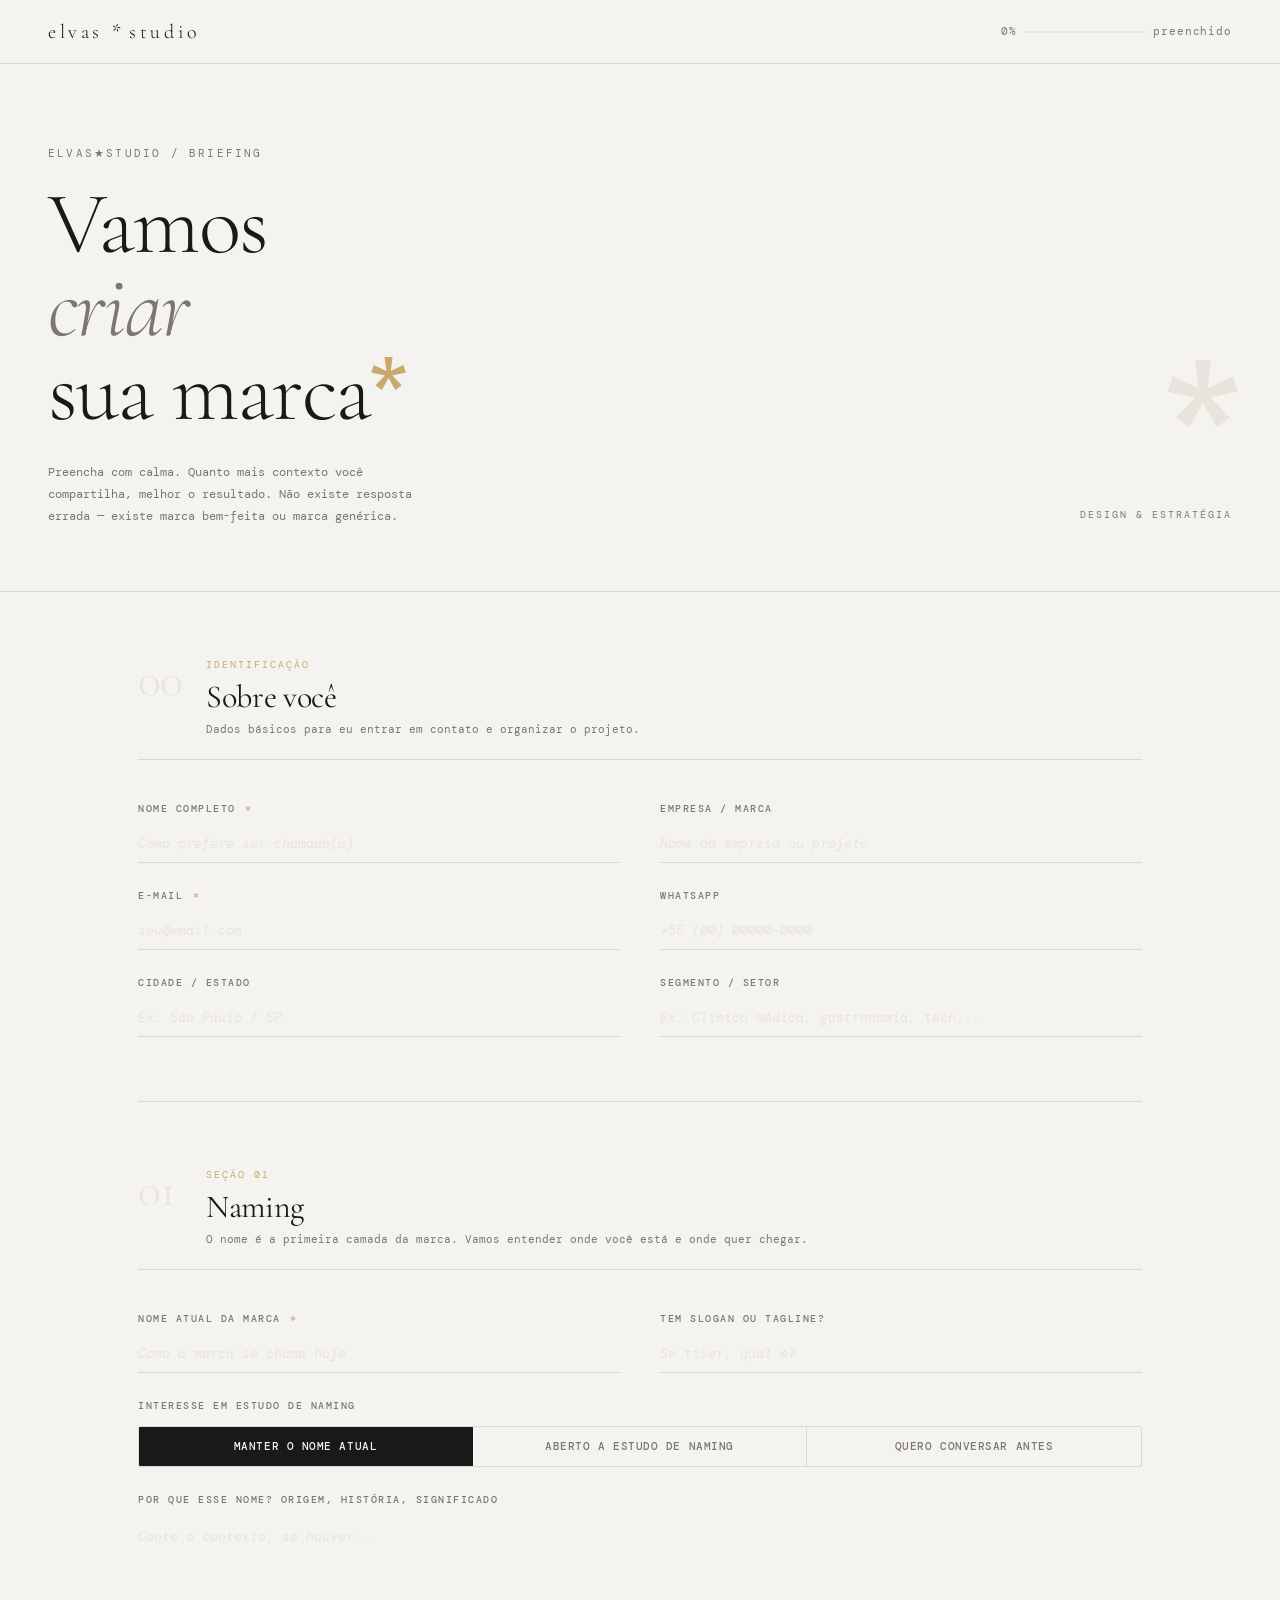
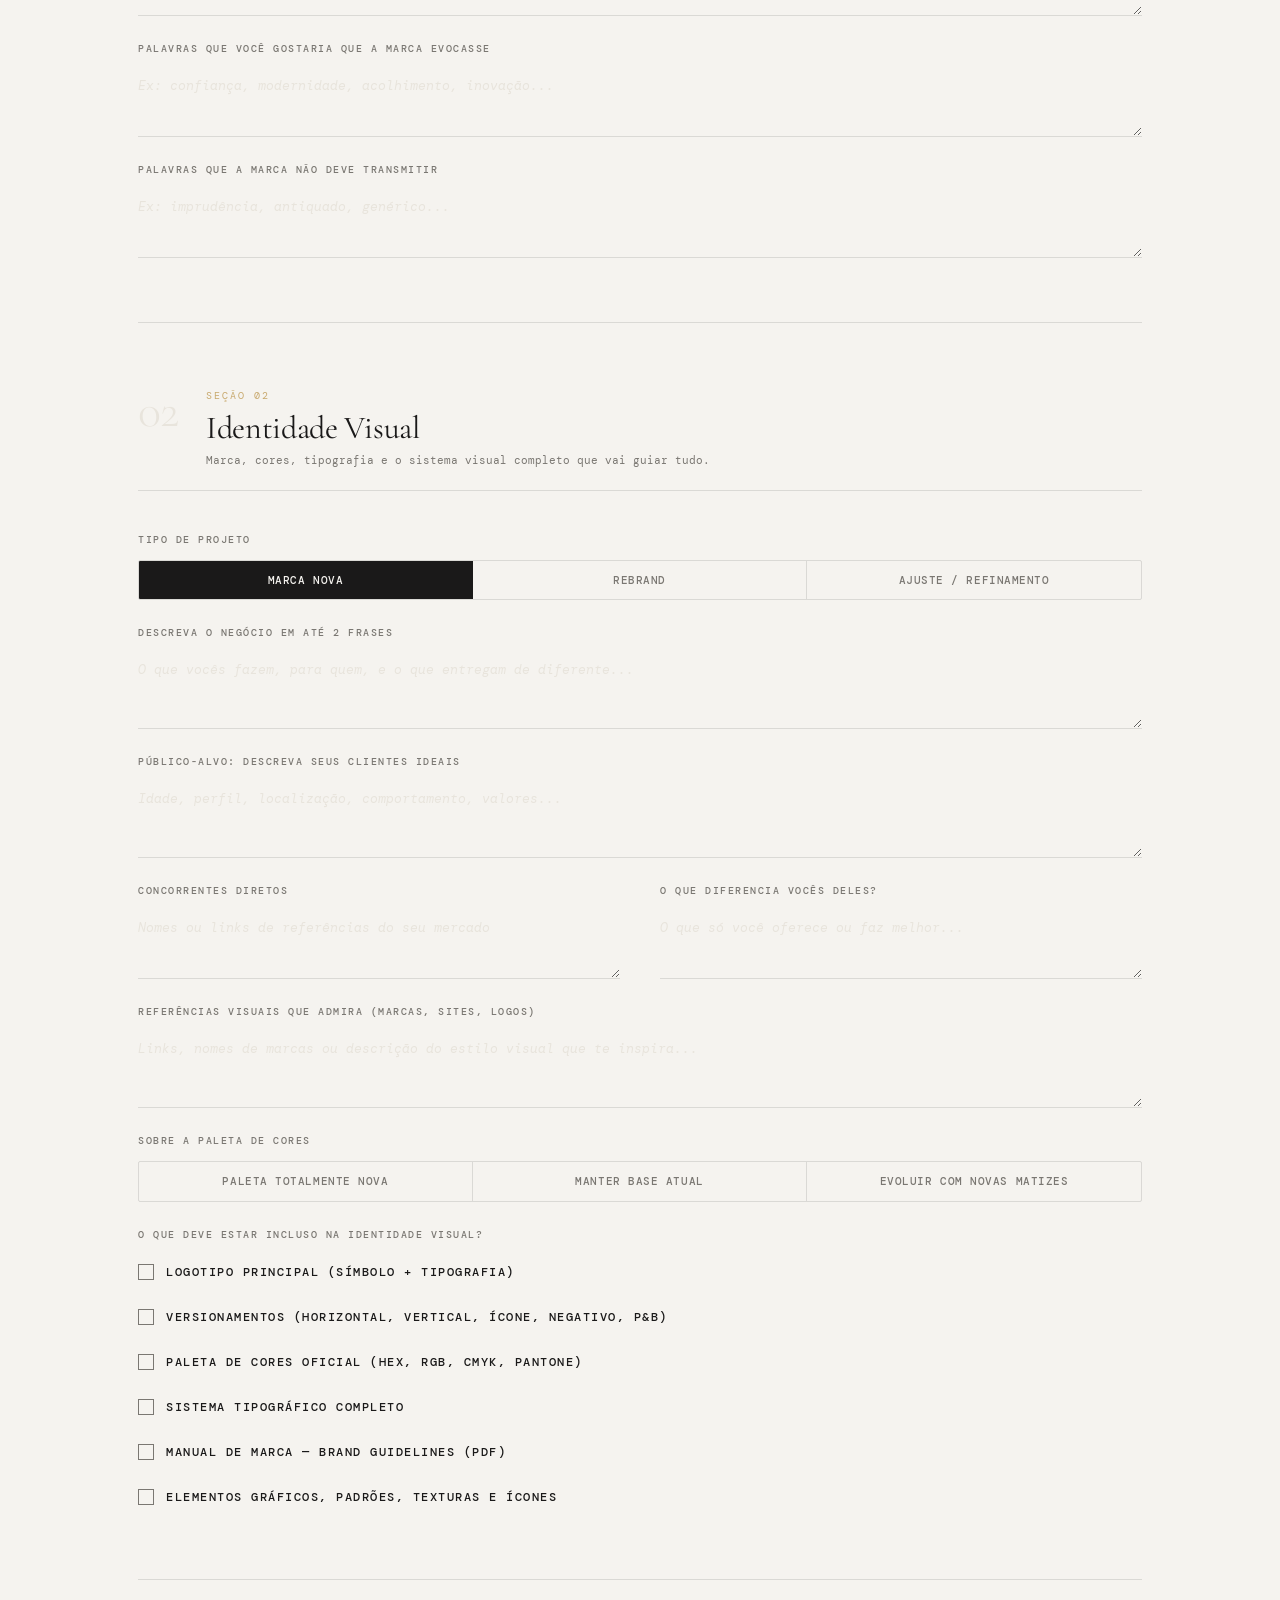
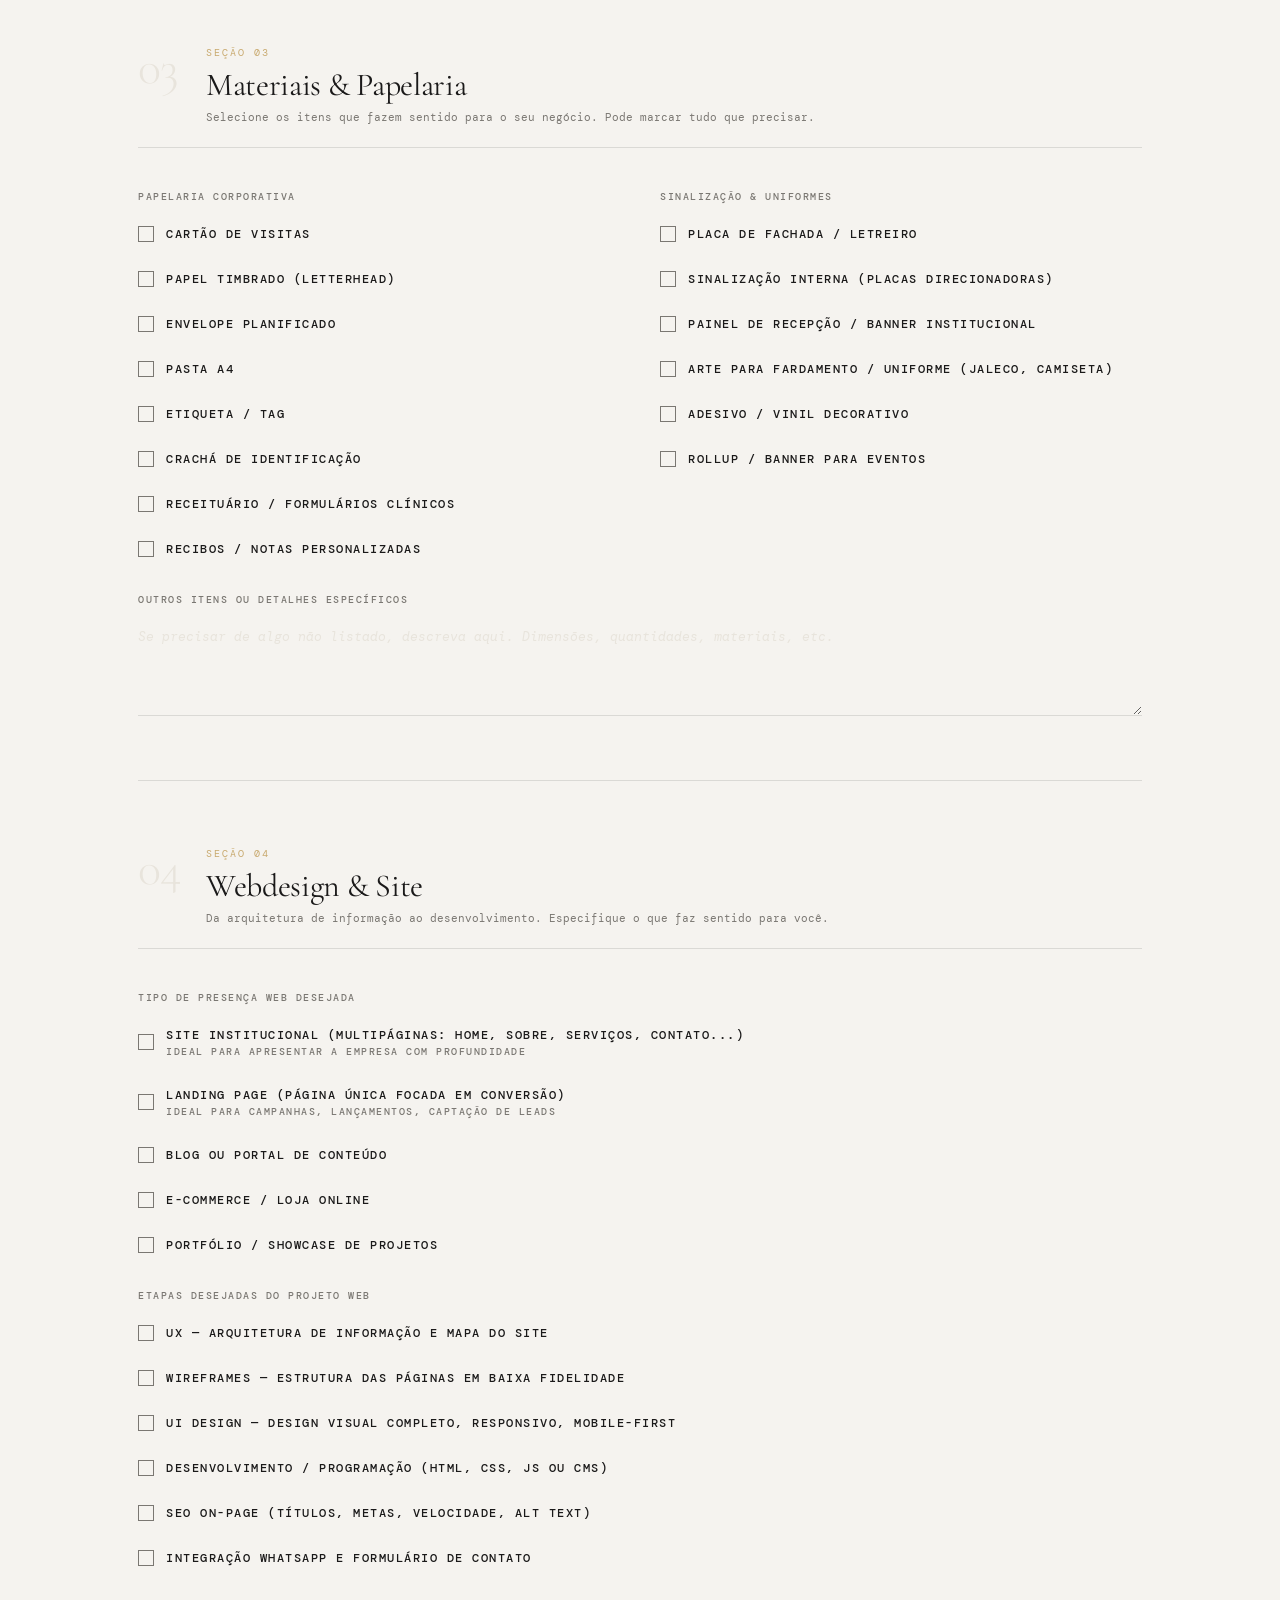
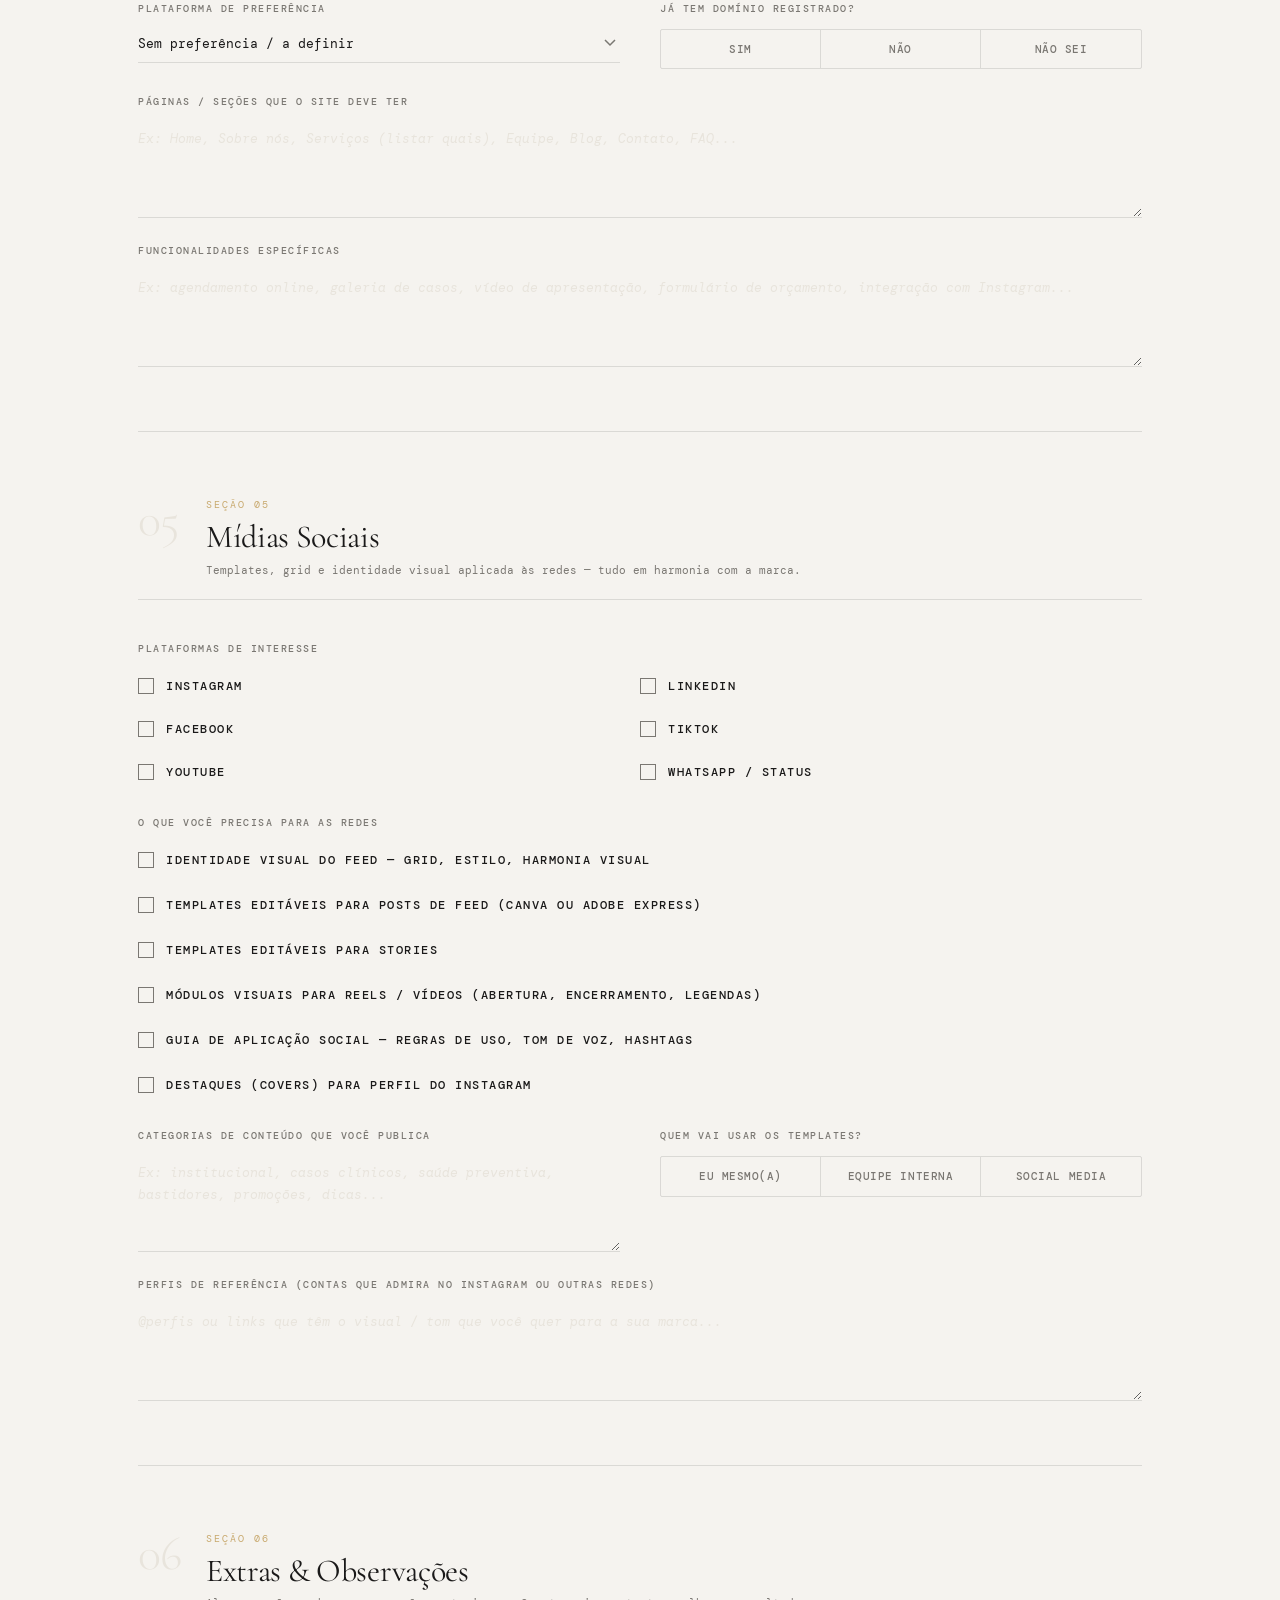
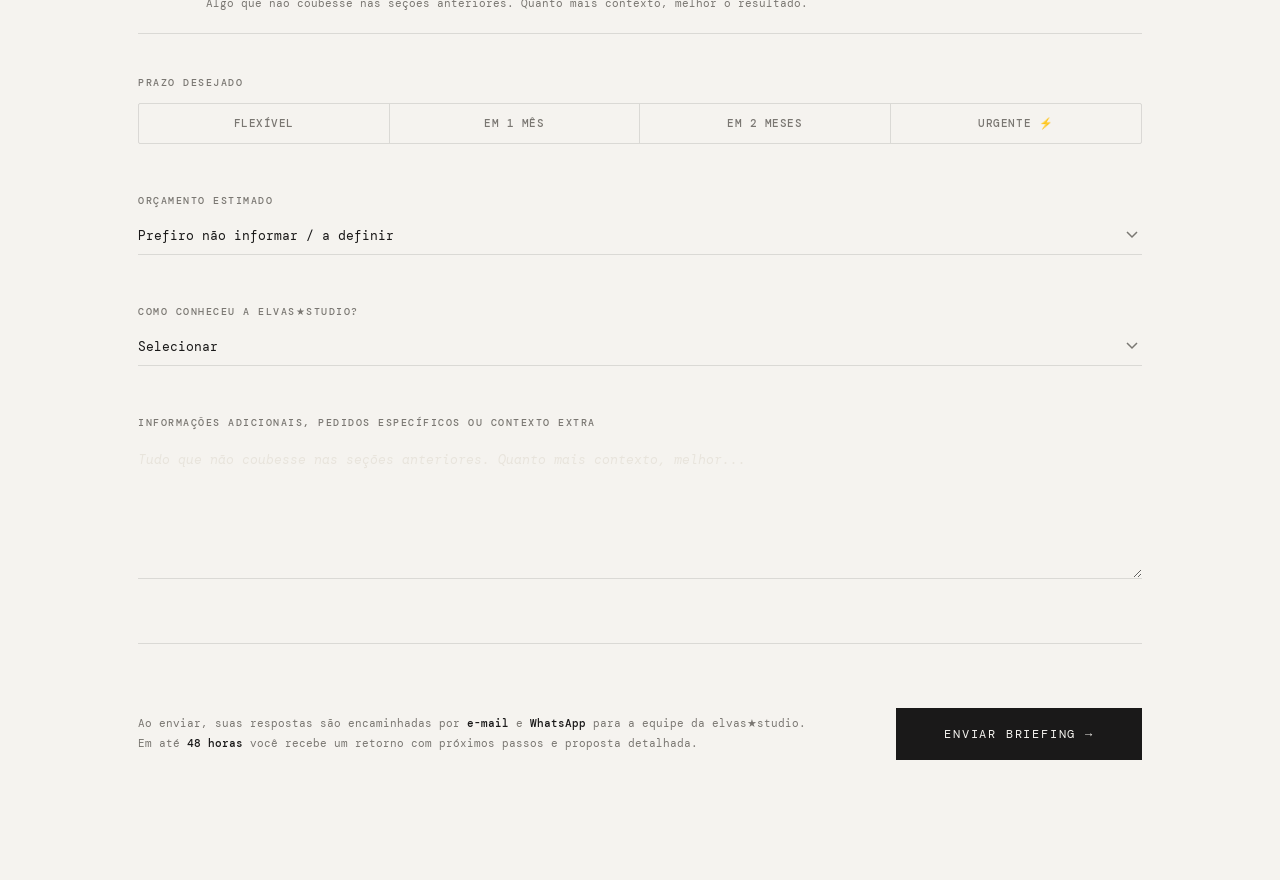
==== briefing/index.html @ 132243b6 "Add files via upload" ====
<!DOCTYPE html>
<html lang="pt-BR">
<head>
<meta charset="UTF-8">
<meta name="viewport" content="width=device-width, initial-scale=1.0">
<title>Briefing — elvas★studio</title>
<link rel="preconnect" href="https://fonts.googleapis.com">
<link href="https://fonts.googleapis.com/css2?family=Cormorant+Garamond:ital,wght@0,300;0,400;0,600;1,300;1,400&family=DM+Mono:wght@300;400;500&family=Bebas+Neue&display=swap" rel="stylesheet">

<style>
  :root {
    --black: #111010;
    --white: #F5F3EF;
    --ink: #1a1919;
    --gray: #7a7772;
    --light: #e8e4dc;
    --accent: #c8a96e;
    --line: rgba(26,25,25,0.12);
    --radius: 2px;
  }

  *, *::before, *::after { box-sizing: border-box; margin: 0; padding: 0; }

  html { scroll-behavior: smooth; }

  body {
    background: var(--white);
    color: var(--ink);
    font-family: 'DM Mono', monospace;
    font-size: 13px;
    line-height: 1.7;
    min-height: 100vh;
  }

  /* ── HEADER ────────────────────────────────── */
  .site-header {
    position: sticky;
    top: 0;
    z-index: 100;
    background: var(--white);
    border-bottom: 1px solid var(--line);
    padding: 0 48px;
    display: flex;
    align-items: center;
    justify-content: space-between;
    height: 64px;
  }

  .logo {
    display: flex;
    align-items: center;
    gap: 10px;
    text-decoration: none;
  }

  .logo-mark {
    font-family: 'Cormorant Garamond', serif;
    font-size: 20px;
    font-weight: 300;
    letter-spacing: 0.18em;
    color: var(--ink);
    line-height: 1;
    text-transform: lowercase;
  }

  .logo-mark span {
    color: var(--ink);
    font-size: 20px;
    font-weight: 400;
    letter-spacing: 0;
  }

  .logo-sub {
    font-family: 'DM Mono', monospace;
    font-size: 10px;
    color: var(--gray);
    letter-spacing: 0.15em;
    text-transform: uppercase;
    border-left: 1px solid var(--line);
    padding-left: 10px;
  }

  .header-progress {
    display: flex;
    align-items: center;
    gap: 8px;
    font-size: 11px;
    color: var(--gray);
    letter-spacing: 0.08em;
  }

  .progress-bar {
    width: 120px;
    height: 2px;
    background: var(--light);
    border-radius: 1px;
    overflow: hidden;
  }

  .progress-fill {
    height: 100%;
    background: var(--ink);
    width: 0%;
    transition: width 0.4s ease;
  }

  /* ── HERO ─────────────────────────────────── */
  .hero {
    padding: 80px 48px 64px;
    border-bottom: 1px solid var(--line);
    display: grid;
    grid-template-columns: 1fr 280px;
    gap: 48px;
    align-items: end;
  }

  .hero-eyebrow {
    font-family: 'DM Mono', monospace;
    font-size: 11px;
    letter-spacing: 0.2em;
    text-transform: uppercase;
    color: var(--gray);
    margin-bottom: 20px;
  }

  .hero-title {
    font-family: 'Cormorant Garamond', serif;
    font-size: clamp(48px, 7vw, 88px);
    font-weight: 300;
    line-height: 0.95;
    letter-spacing: -0.02em;
    color: var(--ink);
  }

  .hero-title em {
    font-style: italic;
    color: var(--gray);
  }

  .hero-title .asterisk {
    font-family: 'Bebas Neue', sans-serif;
    color: var(--accent);
    font-style: normal;
  }

  .hero-desc {
    font-size: 12px;
    color: var(--gray);
    line-height: 1.8;
    max-width: 380px;
    margin-top: 28px;
  }

  .hero-aside {
    text-align: right;
    padding-bottom: 4px;
  }

  .hero-aside .asterisk-large {
    font-family: 'Bebas Neue', sans-serif;
    font-size: 180px;
    color: var(--light);
    line-height: 1;
    letter-spacing: -0.05em;
    display: block;
    margin-bottom: -16px;
    user-select: none;
  }

  .hero-tag {
    font-size: 10px;
    letter-spacing: 0.2em;
    color: var(--gray);
    text-transform: uppercase;
  }

  /* ── FORM LAYOUT ──────────────────────────── */
  .form-wrapper {
    max-width: 1100px;
    margin: 0 auto;
    padding: 0 48px 120px;
  }

  /* ── SECTION ──────────────────────────────── */
  .form-section {
    padding: 64px 0 0;
    opacity: 0;
    transform: translateY(20px);
    transition: opacity 0.6s ease, transform 0.6s ease;
  }

  .form-section.visible {
    opacity: 1;
    transform: translateY(0);
  }

  .section-header {
    display: grid;
    grid-template-columns: 48px 1fr;
    gap: 20px;
    align-items: start;
    margin-bottom: 40px;
    padding-bottom: 20px;
    border-bottom: 1px solid var(--line);
  }

  .section-number {
    font-family: 'Cormorant Garamond', serif;
    font-size: 48px;
    font-weight: 300;
    color: var(--light);
    line-height: 1;
    letter-spacing: -0.03em;
  }

  .section-meta {}

  .section-label {
    font-size: 10px;
    letter-spacing: 0.2em;
    text-transform: uppercase;
    color: var(--accent);
    margin-bottom: 6px;
  }

  .section-title {
    font-family: 'Cormorant Garamond', serif;
    font-size: 32px;
    font-weight: 400;
    letter-spacing: -0.01em;
    color: var(--ink);
    line-height: 1.1;
  }

  .section-desc {
    font-size: 11px;
    color: var(--gray);
    margin-top: 6px;
    line-height: 1.7;
  }

  /* ── FIELDS ───────────────────────────────── */
  .fields-grid {
    display: grid;
    grid-template-columns: 1fr 1fr;
    gap: 24px 40px;
  }

  .fields-grid.single { grid-template-columns: 1fr; }
  .fields-grid.triple { grid-template-columns: 1fr 1fr 1fr; }

  .field-group {
    display: flex;
    flex-direction: column;
    gap: 8px;
  }

  .field-group.full { grid-column: 1 / -1; }

  label {
    font-size: 10px;
    letter-spacing: 0.15em;
    text-transform: uppercase;
    color: var(--gray);
    font-weight: 500;
  }

  label .req {
    color: var(--accent);
    margin-left: 2px;
  }

  input[type="text"],
  input[type="email"],
  input[type="tel"],
  select,
  textarea {
    width: 100%;
    background: transparent;
    border: none;
    border-bottom: 1px solid var(--line);
    border-radius: 0;
    padding: 10px 0;
    font-family: 'DM Mono', monospace;
    font-size: 13px;
    color: var(--ink);
    outline: none;
    transition: border-color 0.2s;
    -webkit-appearance: none;
  }

  input:focus, select:focus, textarea:focus {
    border-bottom-color: var(--ink);
  }

  input::placeholder, textarea::placeholder {
    color: var(--light);
    font-style: italic;
  }

  select {
    cursor: pointer;
    background-image: url("data:image/svg+xml,%3Csvg xmlns='http://www.w3.org/2000/svg' width='12' height='8' viewBox='0 0 12 8'%3E%3Cpath d='M1 1l5 5 5-5' stroke='%237a7772' stroke-width='1.5' fill='none'/%3E%3C/svg%3E");
    background-repeat: no-repeat;
    background-position: right 4px center;
    padding-right: 24px;
  }

  select option { background: var(--white); }

  textarea {
    resize: vertical;
    min-height: 100px;
    line-height: 1.7;
  }

  /* ── CHECKBOX GROUP ───────────────────────── */
  .check-group {
    display: flex;
    flex-direction: column;
    gap: 10px;
    margin-top: 4px;
  }

  .check-item {
    display: flex;
    align-items: center;
    gap: 12px;
    cursor: pointer;
    padding: 8px 0;
    border-bottom: 1px solid transparent;
    transition: border-color 0.2s;
  }

  .check-item:hover {
    border-bottom-color: var(--line);
  }

  .check-item input[type="checkbox"] {
    display: none;
  }

  .check-box {
    width: 16px;
    height: 16px;
    border: 1px solid var(--gray);
    flex-shrink: 0;
    position: relative;
    transition: border-color 0.2s, background 0.2s;
  }

  .check-item input:checked + .check-box {
    background: var(--ink);
    border-color: var(--ink);
  }

  .check-item input:checked + .check-box::after {
    content: '';
    position: absolute;
    top: 3px; left: 3px;
    width: 8px; height: 8px;
    background: var(--white);
    clip-path: polygon(14% 44%, 0 65%, 50% 100%, 100% 16%, 80% 0%, 43% 62%);
  }

  .check-label {
    font-size: 12px;
    color: var(--ink);
    line-height: 1.5;
  }

  .check-sub {
    font-size: 10px;
    color: var(--gray);
    display: block;
  }

  /* ── RADIO GROUP ──────────────────────────── */
  .radio-group {
    display: flex;
    gap: 0;
    border: 1px solid var(--line);
    border-radius: var(--radius);
    overflow: hidden;
    margin-top: 4px;
  }

  .radio-item {
    flex: 1;
    position: relative;
  }

  .radio-item input[type="radio"] {
    display: none;
  }

  .radio-label {
    display: block;
    text-align: center;
    padding: 10px 8px;
    font-size: 11px;
    letter-spacing: 0.05em;
    cursor: pointer;
    border-right: 1px solid var(--line);
    transition: background 0.2s, color 0.2s;
    color: var(--gray);
  }

  .radio-item:last-child .radio-label {
    border-right: none;
  }

  .radio-item input:checked + .radio-label {
    background: var(--ink);
    color: var(--white);
  }

  /* ── DIVIDER ──────────────────────────────── */
  .section-divider {
    height: 1px;
    background: var(--line);
    margin: 64px 0 0;
  }

  /* ── SUBMIT AREA ──────────────────────────── */
  .submit-area {
    padding: 64px 0 0;
    display: grid;
    grid-template-columns: 1fr auto;
    gap: 40px;
    align-items: center;
  }

  .submit-note {
    font-size: 11px;
    color: var(--gray);
    line-height: 1.8;
  }

  .submit-note strong {
    color: var(--ink);
    font-weight: 500;
  }

  .btn-submit {
    background: var(--ink);
    color: var(--white);
    border: none;
    font-family: 'DM Mono', monospace;
    font-size: 12px;
    letter-spacing: 0.15em;
    text-transform: uppercase;
    padding: 18px 48px;
    cursor: pointer;
    position: relative;
    overflow: hidden;
    transition: background 0.2s;
    white-space: nowrap;
  }

  .btn-submit:hover {
    background: var(--accent);
    color: var(--ink);
  }

  .btn-submit:disabled {
    opacity: 0.5;
    cursor: not-allowed;
  }

  /* ── SUCCESS ──────────────────────────────── */
  .success-overlay {
    display: none;
    position: fixed;
    inset: 0;
    background: var(--white);
    z-index: 999;
    flex-direction: column;
    align-items: center;
    justify-content: center;
    text-align: center;
    gap: 24px;
  }

  .success-overlay.show {
    display: flex;
    animation: fadeIn 0.4s ease;
  }

  @keyframes fadeIn { from { opacity: 0; } to { opacity: 1; } }

  .success-mark {
    font-family: 'Bebas Neue', sans-serif;
    font-size: 120px;
    color: var(--accent);
    line-height: 1;
  }

  .success-title {
    font-family: 'Cormorant Garamond', serif;
    font-size: 48px;
    font-weight: 300;
    color: var(--ink);
  }

  .success-sub {
    font-size: 12px;
    color: var(--gray);
    max-width: 380px;
    line-height: 1.8;
  }

  /* ── ERROR MSG ────────────────────────────── */
  .form-error {
    display: none;
    background: #fff0f0;
    border: 1px solid #ffcccc;
    color: #c00;
    padding: 12px 16px;
    font-size: 12px;
    margin-top: 16px;
    border-radius: var(--radius);
  }

  /* ── MOBILE ───────────────────────────────── */
  @media (max-width: 768px) {
    .site-header { padding: 0 20px; }
    .hero { padding: 48px 20px 40px; grid-template-columns: 1fr; }
    .hero-aside { display: none; }
    .form-wrapper { padding: 0 20px 80px; }
    .fields-grid, .fields-grid.triple { grid-template-columns: 1fr; }
    .submit-area { grid-template-columns: 1fr; }
    .btn-submit { width: 100%; }
    .radio-group { flex-wrap: wrap; }
  }
</style>
</head>
<body>

<!-- HEADER -->
<header class="site-header">
  <a href="#" class="logo">
    <span class="logo-mark">elvas <span>*</span> studio</span>
  </a>
  <div class="header-progress">
    <span class="progress-pct">0%</span>
    <div class="progress-bar"><div class="progress-fill" id="progressFill"></div></div>
    <span>preenchido</span>
  </div>
</header>

<!-- HERO -->
<section class="hero">
  <div>
    <p class="hero-eyebrow">elvas★studio / briefing</p>
    <h1 class="hero-title">
      Vamos<br>
      <em>criar</em><br>
      sua marca<span class="asterisk">*</span>
    </h1>
    <p class="hero-desc">
      Preencha com calma. Quanto mais contexto você compartilha,
      melhor o resultado. Não existe resposta errada — existe
      marca bem-feita ou marca genérica.
    </p>
  </div>
  <div class="hero-aside">
    <span class="asterisk-large">*</span>
    <p class="hero-tag">Design &amp; Estratégia</p>
  </div>
</section>

<!-- FORM -->
<div class="form-wrapper">
<form id="briefingForm" novalidate>

  <!-- 00. CONTATO -->
  <div class="form-section visible" data-section="0">
    <div class="section-header">
      <div class="section-number">00</div>
      <div class="section-meta">
        <p class="section-label">Identificação</p>
        <h2 class="section-title">Sobre você</h2>
        <p class="section-desc">Dados básicos para eu entrar em contato e organizar o projeto.</p>
      </div>
    </div>
    <div class="fields-grid">
      <div class="field-group">
        <label>Nome completo <span class="req">*</span></label>
        <input type="text" name="nome" placeholder="Como prefere ser chamado(a)" required>
      </div>
      <div class="field-group">
        <label>Empresa / Marca</label>
        <input type="text" name="empresa" placeholder="Nome da empresa ou projeto">
      </div>
      <div class="field-group">
        <label>E-mail <span class="req">*</span></label>
        <input type="email" name="email" placeholder="seu@email.com" required>
      </div>
      <div class="field-group">
        <label>WhatsApp</label>
        <input type="tel" name="whatsapp" placeholder="+55 (00) 00000-0000">
      </div>
      <div class="field-group">
        <label>Cidade / Estado</label>
        <input type="text" name="cidade" placeholder="Ex: São Paulo / SP">
      </div>
      <div class="field-group">
        <label>Segmento / Setor</label>
        <input type="text" name="segmento" placeholder="Ex: Clínica médica, gastronomia, tech...">
      </div>
    </div>
  </div>

  <div class="section-divider"></div>

  <!-- 01. NAMING -->
  <div class="form-section" data-section="1">
    <div class="section-header">
      <div class="section-number">01</div>
      <div class="section-meta">
        <p class="section-label">Seção 01</p>
        <h2 class="section-title">Naming</h2>
        <p class="section-desc">O nome é a primeira camada da marca. Vamos entender onde você está e onde quer chegar.</p>
      </div>
    </div>
    <div class="fields-grid">
      <div class="field-group">
        <label>Nome atual da marca <span class="req">*</span></label>
        <input type="text" name="nome_marca" placeholder="Como a marca se chama hoje" required>
      </div>
      <div class="field-group">
        <label>Tem slogan ou tagline?</label>
        <input type="text" name="slogan" placeholder="Se tiver, qual é?">
      </div>
      <div class="field-group full">
        <label>Interesse em estudo de Naming</label>
        <div class="radio-group">
          <div class="radio-item">
            <input type="radio" name="naming" id="naming_nao" value="Não — manter o nome atual" checked>
            <label class="radio-label" for="naming_nao">Manter o nome atual</label>
          </div>
          <div class="radio-item">
            <input type="radio" name="naming" id="naming_sim" value="Sim — aberto a estudo de naming">
            <label class="radio-label" for="naming_sim">Aberto a estudo de naming</label>
          </div>
          <div class="radio-item">
            <input type="radio" name="naming" id="naming_talvez" value="Talvez — quero conversar antes">
            <label class="radio-label" for="naming_talvez">Quero conversar antes</label>
          </div>
        </div>
      </div>
      <div class="field-group full">
        <label>Por que esse nome? Origem, história, significado</label>
        <textarea name="origem_nome" placeholder="Conte o contexto, se houver..."></textarea>
      </div>
      <div class="field-group full">
        <label>Palavras que você gostaria que a marca evocasse</label>
        <textarea name="palavras_marca" placeholder="Ex: confiança, modernidade, acolhimento, inovação..." style="min-height:72px"></textarea>
      </div>
      <div class="field-group full">
        <label>Palavras que a marca NÃO deve transmitir</label>
        <textarea name="nao_transmitir" placeholder="Ex: imprudência, antiquado, genérico..." style="min-height:72px"></textarea>
      </div>
    </div>
  </div>

  <div class="section-divider"></div>

  <!-- 02. IDENTIDADE VISUAL -->
  <div class="form-section" data-section="2">
    <div class="section-header">
      <div class="section-number">02</div>
      <div class="section-meta">
        <p class="section-label">Seção 02</p>
        <h2 class="section-title">Identidade Visual</h2>
        <p class="section-desc">Marca, cores, tipografia e o sistema visual completo que vai guiar tudo.</p>
      </div>
    </div>
    <div class="fields-grid">
      <div class="field-group full">
        <label>Tipo de projeto</label>
        <div class="radio-group">
          <div class="radio-item">
            <input type="radio" name="tipo_projeto" id="proj_novo" value="Marca nova" checked>
            <label class="radio-label" for="proj_novo">Marca nova</label>
          </div>
          <div class="radio-item">
            <input type="radio" name="tipo_projeto" id="proj_rebrand" value="Rebrand (modernizar a atual)">
            <label class="radio-label" for="proj_rebrand">Rebrand</label>
          </div>
          <div class="radio-item">
            <input type="radio" name="tipo_projeto" id="proj_ajuste" value="Ajuste / refinamento">
            <label class="radio-label" for="proj_ajuste">Ajuste / refinamento</label>
          </div>
        </div>
      </div>
      <div class="field-group full">
        <label>Descreva o negócio em até 2 frases</label>
        <textarea name="descricao_negocio" placeholder="O que vocês fazem, para quem, e o que entregam de diferente..." style="min-height:80px"></textarea>
      </div>
      <div class="field-group full">
        <label>Público-alvo: descreva seus clientes ideais</label>
        <textarea name="publico" placeholder="Idade, perfil, localização, comportamento, valores..." style="min-height:80px"></textarea>
      </div>
      <div class="field-group">
        <label>Concorrentes diretos</label>
        <textarea name="concorrentes" placeholder="Nomes ou links de referências do seu mercado" style="min-height:72px"></textarea>
      </div>
      <div class="field-group">
        <label>O que diferencia vocês deles?</label>
        <textarea name="diferencial" placeholder="O que só você oferece ou faz melhor..." style="min-height:72px"></textarea>
      </div>
      <div class="field-group full">
        <label>Referências visuais que admira (marcas, sites, logos)</label>
        <textarea name="referencias" placeholder="Links, nomes de marcas ou descrição do estilo visual que te inspira..." style="min-height:80px"></textarea>
      </div>
      <div class="field-group full">
        <label>Sobre a paleta de cores</label>
        <div class="radio-group">
          <div class="radio-item">
            <input type="radio" name="paleta" id="pal_nova" value="Paleta totalmente nova">
            <label class="radio-label" for="pal_nova">Paleta totalmente nova</label>
          </div>
          <div class="radio-item">
            <input type="radio" name="paleta" id="pal_manter" value="Manter cores atuais como base">
            <label class="radio-label" for="pal_manter">Manter base atual</label>
          </div>
          <div class="radio-item">
            <input type="radio" name="paleta" id="pal_evoluir" value="Evoluir a paleta atual com novas matizes">
            <label class="radio-label" for="pal_evoluir">Evoluir com novas matizes</label>
          </div>
        </div>
      </div>
      <div class="field-group full">
        <label>O que deve estar incluso na identidade visual?</label>
        <div class="check-group">
          <label class="check-item">
            <input type="checkbox" name="iv[]" value="Logotipo principal">
            <span class="check-box"></span>
            <span class="check-label">Logotipo principal (símbolo + tipografia)</span>
          </label>
          <label class="check-item">
            <input type="checkbox" name="iv[]" value="Versionamentos do logo">
            <span class="check-box"></span>
            <span class="check-label">Versionamentos (horizontal, vertical, ícone, negativo, P&B)</span>
          </label>
          <label class="check-item">
            <input type="checkbox" name="iv[]" value="Paleta de cores oficial">
            <span class="check-box"></span>
            <span class="check-label">Paleta de cores oficial (HEX, RGB, CMYK, Pantone)</span>
          </label>
          <label class="check-item">
            <input type="checkbox" name="iv[]" value="Sistema tipográfico">
            <span class="check-box"></span>
            <span class="check-label">Sistema tipográfico completo</span>
          </label>
          <label class="check-item">
            <input type="checkbox" name="iv[]" value="Manual de marca (Brand Guidelines)">
            <span class="check-box"></span>
            <span class="check-label">Manual de marca — Brand Guidelines (PDF)</span>
          </label>
          <label class="check-item">
            <input type="checkbox" name="iv[]" value="Elementos gráficos / padrões visuais">
            <span class="check-box"></span>
            <span class="check-label">Elementos gráficos, padrões, texturas e ícones</span>
          </label>
        </div>
      </div>
    </div>
  </div>

  <div class="section-divider"></div>

  <!-- 03. PAPELARIA -->
  <div class="form-section" data-section="3">
    <div class="section-header">
      <div class="section-number">03</div>
      <div class="section-meta">
        <p class="section-label">Seção 03</p>
        <h2 class="section-title">Materiais &amp; Papelaria</h2>
        <p class="section-desc">Selecione os itens que fazem sentido para o seu negócio. Pode marcar tudo que precisar.</p>
      </div>
    </div>
    <div class="fields-grid">
      <div class="field-group">
        <label>Papelaria corporativa</label>
        <div class="check-group">
          <label class="check-item">
            <input type="checkbox" name="pap[]" value="Cartão de visitas">
            <span class="check-box"></span>
            <span class="check-label">Cartão de visitas</span>
          </label>
          <label class="check-item">
            <input type="checkbox" name="pap[]" value="Papel timbrado (letterhead)">
            <span class="check-box"></span>
            <span class="check-label">Papel timbrado (letterhead)</span>
          </label>
          <label class="check-item">
            <input type="checkbox" name="pap[]" value="Envelope planificado">
            <span class="check-box"></span>
            <span class="check-label">Envelope planificado</span>
          </label>
          <label class="check-item">
            <input type="checkbox" name="pap[]" value="Pasta A4">
            <span class="check-box"></span>
            <span class="check-label">Pasta A4</span>
          </label>
          <label class="check-item">
            <input type="checkbox" name="pap[]" value="Etiqueta / tag">
            <span class="check-box"></span>
            <span class="check-label">Etiqueta / tag</span>
          </label>
          <label class="check-item">
            <input type="checkbox" name="pap[]" value="Crachá de identificação">
            <span class="check-box"></span>
            <span class="check-label">Crachá de identificação</span>
          </label>
          <label class="check-item">
            <input type="checkbox" name="pap[]" value="Receituário / formulários clínicos">
            <span class="check-box"></span>
            <span class="check-label">Receituário / formulários clínicos</span>
          </label>
          <label class="check-item">
            <input type="checkbox" name="pap[]" value="Recibos / notas personalizadas">
            <span class="check-box"></span>
            <span class="check-label">Recibos / notas personalizadas</span>
          </label>
        </div>
      </div>
      <div class="field-group">
        <label>Sinalização &amp; uniformes</label>
        <div class="check-group">
          <label class="check-item">
            <input type="checkbox" name="pap[]" value="Placa de fachada / letreiro">
            <span class="check-box"></span>
            <span class="check-label">Placa de fachada / letreiro</span>
          </label>
          <label class="check-item">
            <input type="checkbox" name="pap[]" value="Sinalização interna (placas direcionadoras)">
            <span class="check-box"></span>
            <span class="check-label">Sinalização interna (placas direcionadoras)</span>
          </label>
          <label class="check-item">
            <input type="checkbox" name="pap[]" value="Painel de recepção / banner institucional">
            <span class="check-box"></span>
            <span class="check-label">Painel de recepção / banner institucional</span>
          </label>
          <label class="check-item">
            <input type="checkbox" name="pap[]" value="Arte para fardamento / uniforme">
            <span class="check-box"></span>
            <span class="check-label">Arte para fardamento / uniforme (jaleco, camiseta)</span>
          </label>
          <label class="check-item">
            <input type="checkbox" name="pap[]" value="Adesivo / vinil">
            <span class="check-box"></span>
            <span class="check-label">Adesivo / vinil decorativo</span>
          </label>
          <label class="check-item">
            <input type="checkbox" name="pap[]" value="Rollup / banner">
            <span class="check-box"></span>
            <span class="check-label">Rollup / banner para eventos</span>
          </label>
        </div>
      </div>
      <div class="field-group full">
        <label>Outros itens ou detalhes específicos</label>
        <textarea name="papelaria_outros" placeholder="Se precisar de algo não listado, descreva aqui. Dimensões, quantidades, materiais, etc."></textarea>
      </div>
    </div>
  </div>

  <div class="section-divider"></div>

  <!-- 04. WEBDESIGN -->
  <div class="form-section" data-section="4">
    <div class="section-header">
      <div class="section-number">04</div>
      <div class="section-meta">
        <p class="section-label">Seção 04</p>
        <h2 class="section-title">Webdesign &amp; Site</h2>
        <p class="section-desc">Da arquitetura de informação ao desenvolvimento. Especifique o que faz sentido para você.</p>
      </div>
    </div>
    <div class="fields-grid">
      <div class="field-group full">
        <label>Tipo de presença web desejada</label>
        <div class="check-group">
          <label class="check-item">
            <input type="checkbox" name="web[]" value="Site institucional (multipáginas)">
            <span class="check-box"></span>
            <span class="check-label">Site institucional (multipáginas: Home, Sobre, Serviços, Contato...)
              <span class="check-sub">Ideal para apresentar a empresa com profundidade</span>
            </span>
          </label>
          <label class="check-item">
            <input type="checkbox" name="web[]" value="Landing page (página única de conversão)">
            <span class="check-box"></span>
            <span class="check-label">Landing page (página única focada em conversão)
              <span class="check-sub">Ideal para campanhas, lançamentos, captação de leads</span>
            </span>
          </label>
          <label class="check-item">
            <input type="checkbox" name="web[]" value="Blog ou portal de conteúdo">
            <span class="check-box"></span>
            <span class="check-label">Blog ou portal de conteúdo</span>
          </label>
          <label class="check-item">
            <input type="checkbox" name="web[]" value="E-commerce / loja online">
            <span class="check-box"></span>
            <span class="check-label">E-commerce / loja online</span>
          </label>
          <label class="check-item">
            <input type="checkbox" name="web[]" value="Portfólio / showcase">
            <span class="check-box"></span>
            <span class="check-label">Portfólio / showcase de projetos</span>
          </label>
        </div>
      </div>
      <div class="field-group full">
        <label>Etapas desejadas do projeto web</label>
        <div class="check-group">
          <label class="check-item">
            <input type="checkbox" name="web_etapas[]" value="UX e arquitetura de informação">
            <span class="check-box"></span>
            <span class="check-label">UX — arquitetura de informação e mapa do site</span>
          </label>
          <label class="check-item">
            <input type="checkbox" name="web_etapas[]" value="Wireframes (estrutura em baixa fidelidade)">
            <span class="check-box"></span>
            <span class="check-label">Wireframes — estrutura das páginas em baixa fidelidade</span>
          </label>
          <label class="check-item">
            <input type="checkbox" name="web_etapas[]" value="UI Design (design visual completo)">
            <span class="check-box"></span>
            <span class="check-label">UI Design — design visual completo, responsivo, mobile-first</span>
          </label>
          <label class="check-item">
            <input type="checkbox" name="web_etapas[]" value="Desenvolvimento / programação">
            <span class="check-box"></span>
            <span class="check-label">Desenvolvimento / programação (HTML, CSS, JS ou CMS)</span>
          </label>
          <label class="check-item">
            <input type="checkbox" name="web_etapas[]" value="SEO on-page básico">
            <span class="check-box"></span>
            <span class="check-label">SEO on-page (títulos, metas, velocidade, alt text)</span>
          </label>
          <label class="check-item">
            <input type="checkbox" name="web_etapas[]" value="Integração WhatsApp / formulário de contato">
            <span class="check-box"></span>
            <span class="check-label">Integração WhatsApp e formulário de contato</span>
          </label>
        </div>
      </div>
      <div class="field-group">
        <label>Plataforma de preferência</label>
        <select name="plataforma">
          <option value="">Sem preferência / a definir</option>
          <option value="WordPress">WordPress</option>
          <option value="Webflow">Webflow</option>
          <option value="HTML/CSS/JS puro">HTML / CSS / JS puro</option>
          <option value="Shopify">Shopify</option>
          <option value="Wix / Squarespace">Wix / Squarespace</option>
          <option value="Outro">Outro (especificar nos comentários)</option>
        </select>
      </div>
      <div class="field-group">
        <label>Já tem domínio registrado?</label>
        <div class="radio-group" style="margin-top:4px">
          <div class="radio-item">
            <input type="radio" name="dominio" id="dom_sim" value="Sim">
            <label class="radio-label" for="dom_sim">Sim</label>
          </div>
          <div class="radio-item">
            <input type="radio" name="dominio" id="dom_nao" value="Não">
            <label class="radio-label" for="dom_nao">Não</label>
          </div>
          <div class="radio-item">
            <input type="radio" name="dominio" id="dom_nao_sei" value="Não sei">
            <label class="radio-label" for="dom_nao_sei">Não sei</label>
          </div>
        </div>
      </div>
      <div class="field-group full">
        <label>Páginas / seções que o site deve ter</label>
        <textarea name="paginas_site" placeholder="Ex: Home, Sobre nós, Serviços (listar quais), Equipe, Blog, Contato, FAQ..."></textarea>
      </div>
      <div class="field-group full">
        <label>Funcionalidades específicas</label>
        <textarea name="funcionalidades" placeholder="Ex: agendamento online, galeria de casos, vídeo de apresentação, formulário de orçamento, integração com Instagram..."></textarea>
      </div>
    </div>
  </div>

  <div class="section-divider"></div>

  <!-- 05. MÍDIAS SOCIAIS -->
  <div class="form-section" data-section="5">
    <div class="section-header">
      <div class="section-number">05</div>
      <div class="section-meta">
        <p class="section-label">Seção 05</p>
        <h2 class="section-title">Mídias Sociais</h2>
        <p class="section-desc">Templates, grid e identidade visual aplicada às redes — tudo em harmonia com a marca.</p>
      </div>
    </div>
    <div class="fields-grid">
      <div class="field-group full">
        <label>Plataformas de interesse</label>
        <div class="check-group" style="flex-direction: row; flex-wrap: wrap; gap: 8px 0;">
          <label class="check-item" style="flex: 0 0 50%">
            <input type="checkbox" name="redes[]" value="Instagram">
            <span class="check-box"></span>
            <span class="check-label">Instagram</span>
          </label>
          <label class="check-item" style="flex: 0 0 50%">
            <input type="checkbox" name="redes[]" value="LinkedIn">
            <span class="check-box"></span>
            <span class="check-label">LinkedIn</span>
          </label>
          <label class="check-item" style="flex: 0 0 50%">
            <input type="checkbox" name="redes[]" value="Facebook">
            <span class="check-box"></span>
            <span class="check-label">Facebook</span>
          </label>
          <label class="check-item" style="flex: 0 0 50%">
            <input type="checkbox" name="redes[]" value="TikTok">
            <span class="check-box"></span>
            <span class="check-label">TikTok</span>
          </label>
          <label class="check-item" style="flex: 0 0 50%">
            <input type="checkbox" name="redes[]" value="YouTube">
            <span class="check-box"></span>
            <span class="check-label">YouTube</span>
          </label>
          <label class="check-item" style="flex: 0 0 50%">
            <input type="checkbox" name="redes[]" value="WhatsApp / Status">
            <span class="check-box"></span>
            <span class="check-label">WhatsApp / Status</span>
          </label>
        </div>
      </div>
      <div class="field-group full">
        <label>O que você precisa para as redes</label>
        <div class="check-group">
          <label class="check-item">
            <input type="checkbox" name="social[]" value="Identidade visual do feed (grid / harmonia visual)">
            <span class="check-box"></span>
            <span class="check-label">Identidade visual do feed — grid, estilo, harmonia visual</span>
          </label>
          <label class="check-item">
            <input type="checkbox" name="social[]" value="Templates editáveis para posts (feed)">
            <span class="check-box"></span>
            <span class="check-label">Templates editáveis para posts de feed (Canva ou Adobe Express)</span>
          </label>
          <label class="check-item">
            <input type="checkbox" name="social[]" value="Templates editáveis para stories">
            <span class="check-box"></span>
            <span class="check-label">Templates editáveis para stories</span>
          </label>
          <label class="check-item">
            <input type="checkbox" name="social[]" value="Módulos visuais para reels / vídeos">
            <span class="check-box"></span>
            <span class="check-label">Módulos visuais para reels / vídeos (abertura, encerramento, legendas)</span>
          </label>
          <label class="check-item">
            <input type="checkbox" name="social[]" value="Guia de aplicação social (mini-manual)">
            <span class="check-box"></span>
            <span class="check-label">Guia de aplicação social — regras de uso, tom de voz, hashtags</span>
          </label>
          <label class="check-item">
            <input type="checkbox" name="social[]" value="Capa e destaques para perfil do Instagram">
            <span class="check-box"></span>
            <span class="check-label">Destaques (covers) para perfil do Instagram</span>
          </label>
        </div>
      </div>
      <div class="field-group">
        <label>Categorias de conteúdo que você publica</label>
        <textarea name="categorias_conteudo" placeholder="Ex: institucional, casos clínicos, saúde preventiva, bastidores, promoções, dicas..."></textarea>
      </div>
      <div class="field-group">
        <label>Quem vai usar os templates?</label>
        <div class="radio-group" style="margin-top:4px">
          <div class="radio-item">
            <input type="radio" name="quem_usa" id="uso_eu" value="Eu mesmo(a)">
            <label class="radio-label" for="uso_eu">Eu mesmo(a)</label>
          </div>
          <div class="radio-item">
            <input type="radio" name="quem_usa" id="uso_equipe" value="Equipe interna">
            <label class="radio-label" for="uso_equipe">Equipe interna</label>
          </div>
          <div class="radio-item">
            <input type="radio" name="quem_usa" id="uso_social" value="Social media contratado">
            <label class="radio-label" for="uso_social">Social media</label>
          </div>
        </div>
      </div>
      <div class="field-group full">
        <label>Perfis de referência (contas que admira no Instagram ou outras redes)</label>
        <textarea name="refs_social" placeholder="@perfis ou links que têm o visual / tom que você quer para a sua marca..."></textarea>
      </div>
    </div>
  </div>

  <div class="section-divider"></div>

  <!-- 06. EXTRAS -->
  <div class="form-section" data-section="6">
    <div class="section-header">
      <div class="section-number">06</div>
      <div class="section-meta">
        <p class="section-label">Seção 06</p>
        <h2 class="section-title">Extras &amp; Observações</h2>
        <p class="section-desc">Algo que não coubesse nas seções anteriores. Quanto mais contexto, melhor o resultado.</p>
      </div>
    </div>
    <div class="fields-grid single">
      <div class="field-group">
        <label>Prazo desejado</label>
        <div class="radio-group">
          <div class="radio-item">
            <input type="radio" name="prazo" id="prazo_flex" value="Flexível">
            <label class="radio-label" for="prazo_flex">Flexível</label>
          </div>
          <div class="radio-item">
            <input type="radio" name="prazo" id="prazo_1m" value="Em 1 mês">
            <label class="radio-label" for="prazo_1m">Em 1 mês</label>
          </div>
          <div class="radio-item">
            <input type="radio" name="prazo" id="prazo_2m" value="Em 2 meses">
            <label class="radio-label" for="prazo_2m">Em 2 meses</label>
          </div>
          <div class="radio-item">
            <input type="radio" name="prazo" id="prazo_urgente" value="Urgente ⚡">
            <label class="radio-label" for="prazo_urgente">Urgente ⚡</label>
          </div>
        </div>
      </div>
      <div class="field-group" style="margin-top:24px">
        <label>Orçamento estimado</label>
        <select name="orcamento">
          <option value="">Prefiro não informar / a definir</option>
          <option value="Até R$ 3.000">Até R$ 3.000</option>
          <option value="R$ 3.000 – R$ 6.000">R$ 3.000 – R$ 6.000</option>
          <option value="R$ 6.000 – R$ 12.000">R$ 6.000 – R$ 12.000</option>
          <option value="R$ 12.000 – R$ 20.000">R$ 12.000 – R$ 20.000</option>
          <option value="Acima de R$ 20.000">Acima de R$ 20.000</option>
        </select>
      </div>
      <div class="field-group" style="margin-top:24px">
        <label>Como conheceu a elvas★studio?</label>
        <select name="origem">
          <option value="">Selecionar</option>
          <option value="Indicação de amigo / familiar">Indicação de amigo / familiar</option>
          <option value="LinkedIn">LinkedIn</option>
          <option value="Instagram">Instagram</option>
          <option value="Portfólio online">Portfólio online</option>
          <option value="Google">Google</option>
          <option value="Outro">Outro</option>
        </select>
      </div>
      <div class="field-group" style="margin-top:24px">
        <label>Informações adicionais, pedidos específicos ou contexto extra</label>
        <textarea name="extras" placeholder="Tudo que não coubesse nas seções anteriores. Quanto mais contexto, melhor..." style="min-height: 140px;"></textarea>
      </div>
    </div>
  </div>

  <!-- SUBMIT -->
  <div class="section-divider"></div>

  <div class="submit-area">
    <div class="submit-note">
      Ao enviar, suas respostas são encaminhadas por <strong>e-mail</strong> e <strong>WhatsApp</strong> para a equipe da elvas★studio.<br>
      Em até <strong>48 horas</strong> você recebe um retorno com próximos passos e proposta detalhada.
    </div>
    <button type="submit" class="btn-submit" id="submitBtn">
      Enviar Briefing →
    </button>
  </div>

  <div class="form-error" id="formError">
    Algo deu errado ao enviar. Por favor, tente novamente ou entre em contato pelo WhatsApp.
  </div>

</form>
</div>

<!-- SUCCESS -->
<div class="success-overlay" id="successOverlay">
  <div class="success-mark">★</div>
  <h2 class="success-title">Briefing enviado.</h2>
  <p class="success-sub">Recebemos tudo. Em até 48 horas você vai ouvir de mim com próximos passos e proposta detalhada. Obrigado pela confiança.</p>
  <p style="font-size:11px;color:var(--gray);margin-top:8px;letter-spacing:0.1em">— André Elvas</p>
</div>

<script>
// ── PROGRESS BAR ─────────────────────────────────────────────────────────────
function updateProgress() {
  const inputs = document.querySelectorAll('input:not([type="radio"]):not([type="checkbox"]), textarea, select');
  let filled = 0;
  inputs.forEach(i => { if (i.value && i.value.trim()) filled++; });
  const pct = Math.round((filled / inputs.length) * 100);
  document.getElementById('progressFill').style.width = pct + '%';
  document.querySelector('.progress-pct').textContent = pct + '%';
}

document.querySelectorAll('input, textarea, select').forEach(el => {
  el.addEventListener('input', updateProgress);
  el.addEventListener('change', updateProgress);
});

// ── SCROLL REVEAL ─────────────────────────────────────────────────────────────
const observer = new IntersectionObserver((entries) => {
  entries.forEach(e => { if (e.isIntersecting) e.target.classList.add('visible'); });
}, { threshold: 0.1 });

document.querySelectorAll('.form-section').forEach(s => observer.observe(s));

// ── COLLECT FORM DATA ─────────────────────────────────────────────────────────
function collectData() {
  const f = document.getElementById('briefingForm');
  const fd = new FormData(f);
  const data = {};

  // Regular fields
  for (let [k, v] of fd.entries()) {
    if (!k.endsWith('[]')) data[k] = v;
  }

  // Checkbox arrays
  const arrayFields = ['iv', 'pap', 'web', 'web_etapas', 'redes', 'social'];
  arrayFields.forEach(field => {
    const checked = Array.from(f.querySelectorAll(`input[name="${field}[]"]:checked`)).map(i => i.value);
    data[field] = checked.length ? checked.join(', ') : '—';
  });

  return data;
}

// ── FORMAT WHATSAPP MESSAGE ───────────────────────────────────────────────────
function formatWA(d) {
  const lines = [
    '🎨 *NOVO BRIEFING — elvas★studio*',
    '',
    `*Cliente:* ${d.nome || '—'}`,
    `*Empresa:* ${d.empresa || '—'}`,
    `*E-mail:* ${d.email || '—'}`,
    `*WhatsApp:* ${d.whatsapp || '—'}`,
    `*Cidade:* ${d.cidade || '—'}`,
    `*Segmento:* ${d.segmento || '—'}`,
    '',
    '──────────────────────',
    '📋 *NAMING*',
    `Marca: ${d.nome_marca || '—'}`,
    `Slogan: ${d.slogan || '—'}`,
    `Naming: ${d.naming || '—'}`,
    `Palavras-chave: ${d.palavras_marca || '—'}`,
    '',
    '──────────────────────',
    '🎨 *IDENTIDADE VISUAL*',
    `Tipo: ${d.tipo_projeto || '—'}`,
    `Paleta: ${d.paleta || '—'}`,
    `Inclui: ${d.iv || '—'}`,
    `Público: ${d.publico || '—'}`,
    `Referências: ${d.referencias || '—'}`,
    '',
    '──────────────────────',
    '📦 *PAPELARIA & SINALIZAÇÃO*',
    `${d.pap || '—'}`,
    `Outros: ${d.papelaria_outros || '—'}`,
    '',
    '──────────────────────',
    '💻 *WEBDESIGN*',
    `Tipo: ${d.web || '—'}`,
    `Etapas: ${d.web_etapas || '—'}`,
    `Plataforma: ${d.plataforma || '—'}`,
    `Domínio: ${d.dominio || '—'}`,
    `Páginas: ${d.paginas_site || '—'}`,
    `Funcionalidades: ${d.funcionalidades || '—'}`,
    '',
    '──────────────────────',
    '📱 *MÍDIAS SOCIAIS*',
    `Redes: ${d.redes || '—'}`,
    `Entregas: ${d.social || '—'}`,
    `Quem usa: ${d.quem_usa || '—'}`,
    '',
    '──────────────────────',
    '⚙️ *EXTRAS*',
    `Prazo: ${d.prazo || '—'}`,
    `Orçamento: ${d.orcamento || '—'}`,
    `Como conheceu: ${d.origem || '—'}`,
    `Obs: ${d.extras || '—'}`,
  ];
  return lines.join('\n');
}

// ── FORMAT EMAIL BODY ─────────────────────────────────────────────────────────
function formatEmail(d) {
  return `
NOVO BRIEFING — elvas★studio
Recebido em: ${new Date().toLocaleString('pt-BR')}
============================================================

CONTATO
Nome: ${d.nome || '—'}
Empresa: ${d.empresa || '—'}
E-mail: ${d.email || '—'}
WhatsApp: ${d.whatsapp || '—'}
Cidade: ${d.cidade || '—'}
Segmento: ${d.segmento || '—'}

------------------------------------------------------------
01. NAMING
------------------------------------------------------------
Marca atual: ${d.nome_marca || '—'}
Slogan: ${d.slogan || '—'}
Interesse em naming: ${d.naming || '—'}
Origem do nome: ${d.origem_nome || '—'}
Palavras que deve transmitir: ${d.palavras_marca || '—'}
Palavras que NÃO deve transmitir: ${d.nao_transmitir || '—'}

------------------------------------------------------------
02. IDENTIDADE VISUAL
------------------------------------------------------------
Tipo de projeto: ${d.tipo_projeto || '—'}
Descrição do negócio: ${d.descricao_negocio || '—'}
Público-alvo: ${d.publico || '—'}
Concorrentes: ${d.concorrentes || '—'}
Diferencial: ${d.diferencial || '—'}
Referências visuais: ${d.referencias || '—'}
Paleta de cores: ${d.paleta || '—'}
Inclui na IV: ${d.iv || '—'}

------------------------------------------------------------
03. PAPELARIA & SINALIZAÇÃO
------------------------------------------------------------
Itens: ${d.pap || '—'}
Observações: ${d.papelaria_outros || '—'}

------------------------------------------------------------
04. WEBDESIGN & SITE
------------------------------------------------------------
Tipo de site: ${d.web || '—'}
Etapas: ${d.web_etapas || '—'}
Plataforma: ${d.plataforma || '—'}
Domínio registrado: ${d.dominio || '—'}
Páginas do site: ${d.paginas_site || '—'}
Funcionalidades: ${d.funcionalidades || '—'}

------------------------------------------------------------
05. MÍDIAS SOCIAIS
------------------------------------------------------------
Plataformas: ${d.redes || '—'}
Entregas sociais: ${d.social || '—'}
Categorias de conteúdo: ${d.categorias_conteudo || '—'}
Quem usa os templates: ${d.quem_usa || '—'}
Referências sociais: ${d.refs_social || '—'}

------------------------------------------------------------
06. EXTRAS
------------------------------------------------------------
Prazo: ${d.prazo || '—'}
Orçamento: ${d.orcamento || '—'}
Como conheceu: ${d.origem || '—'}
Observações extras: ${d.extras || '—'}

============================================================
Enviado via elvas★studio briefing form
  `.trim();
}

// ── SUBMIT ────────────────────────────────────────────────────────────────────────────────
document.getElementById('briefingForm').addEventListener('submit', async function(e) {
  e.preventDefault();

  const btn = document.getElementById('submitBtn');
  const errBox = document.getElementById('formError');

  const nome = document.querySelector('[name="nome"]').value.trim();
  const email = document.querySelector('[name="email"]').value.trim();
  if (!nome || !email) {
    errBox.textContent = 'Por favor, preencha pelo menos o nome e o e-mail antes de enviar.';
    errBox.style.display = 'block';
    document.querySelector('[name="nome"]').focus();
    return;
  }

  btn.disabled = true;
  btn.textContent = 'Enviando…';
  errBox.style.display = 'none';

  const data = collectData();
  const waMsg = encodeURIComponent(formatWA(data));
  const emailBody = formatEmail(data);

  // ── 1. E-MAIL via FormSubmit.co ────────────────────────────────────────────────
  const emailPayload = {
    _subject: `[elvas★studio] Novo Briefing — ${data.nome || 'Cliente'} / ${data.empresa || data.segmento || ''}`,
    _replyto: data.email || '',
    _template: 'table',
    ...Object.fromEntries(
      Object.entries(data).map(([k, v]) => [
        k.replace(/_/g, ' ').replace(/\w/g, c => c.toUpperCase()),
        v || '—'
      ])
    ),
    'Mensagem Completa': emailBody
  };

  let emailOk = false;
  try {
    const res = await fetch('https://formsubmit.co/ajax/andrelvas@icloud.com', {
      method: 'POST',
      headers: { 'Content-Type': 'application/json', 'Accept': 'application/json' },
      body: JSON.stringify(emailPayload)
    });
    const json = await res.json();
    emailOk = json.success === 'true' || json.success === true;
  } catch (err) {
    console.warn('Email send failed:', err);
  }

  // ── 2. WHATSAPP ─────────────────────────────────────────────────────────────────────
  const waPhone = '5519338487878';
  setTimeout(() => {
    window.open(`https://wa.me/${waPhone}?text=${waMsg}`, '_blank');
  }, 800);

  // ── 3. SUCESSO ───────────────────────────────────────────────────────────────────────
  setTimeout(() => {
    document.getElementById('successOverlay').classList.add('show');
    window.scrollTo({ top: 0, behavior: 'smooth' });
  }, 1200);
});
</script>

</body>
</html>
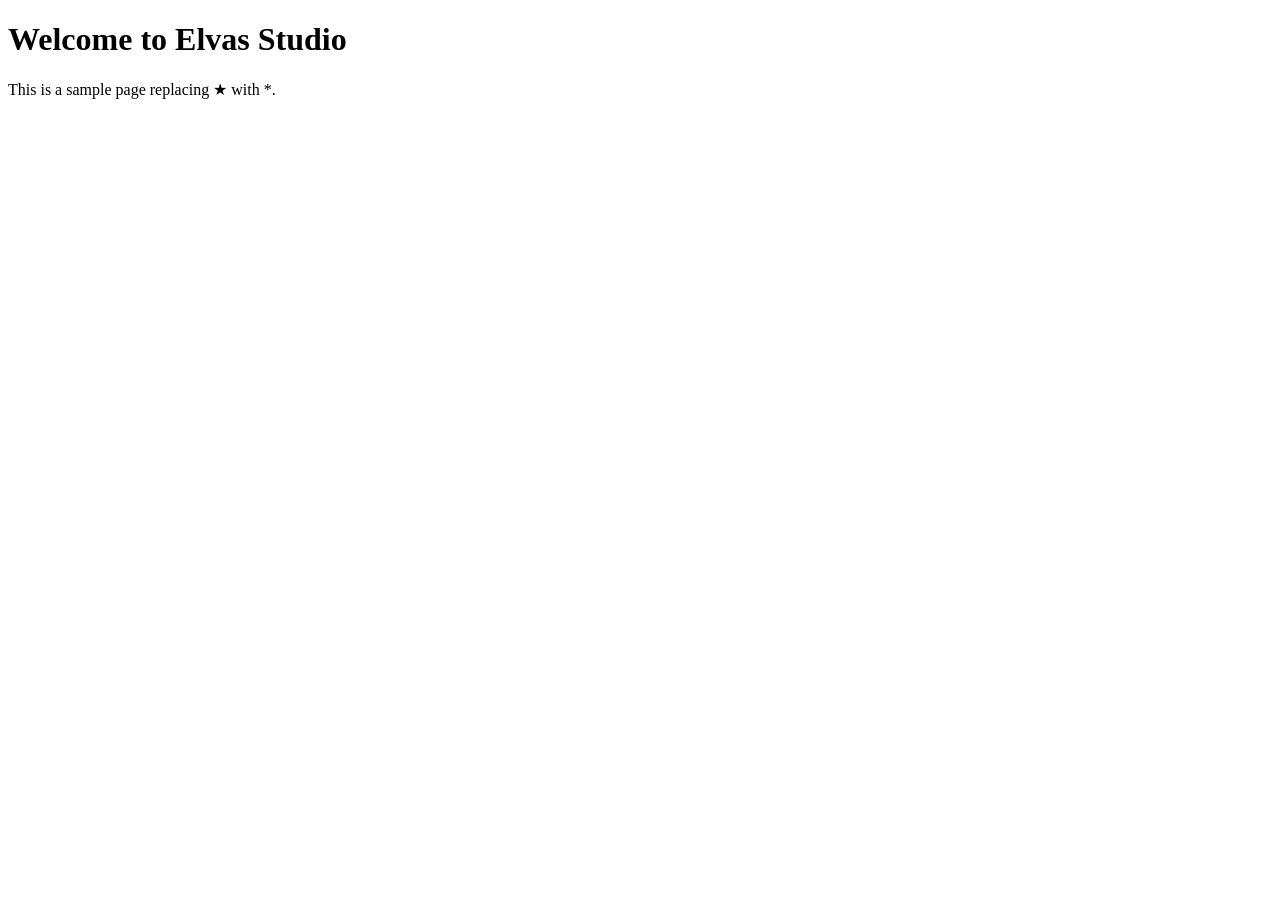
==== commit 0338ac13: "Updated index.html to replace all ★ symbols with * symbols." ====
--- a/briefing/index.html
+++ b/briefing/index.html
@@ -1,1440 +1,12 @@
 <!DOCTYPE html>
-<html lang="pt-BR">
+<html lang="en">
 <head>
-<meta charset="UTF-8">
-<meta name="viewport" content="width=device-width, initial-scale=1.0">
-<title>Briefing — elvas★studio</title>
-<link rel="preconnect" href="https://fonts.googleapis.com">
-<link href="https://fonts.googleapis.com/css2?family=Cormorant+Garamond:ital,wght@0,300;0,400;0,600;1,300;1,400&family=DM+Mono:wght@300;400;500&family=Bebas+Neue&display=swap" rel="stylesheet">
-
-<style>
-  :root {
-    --black: #111010;
-    --white: #F5F3EF;
-    --ink: #1a1919;
-    --gray: #7a7772;
-    --light: #e8e4dc;
-    --accent: #c8a96e;
-    --line: rgba(26,25,25,0.12);
-    --radius: 2px;
-  }
-
-  *, *::before, *::after { box-sizing: border-box; margin: 0; padding: 0; }
-
-  html { scroll-behavior: smooth; }
-
-  body {
-    background: var(--white);
-    color: var(--ink);
-    font-family: 'DM Mono', monospace;
-    font-size: 13px;
-    line-height: 1.7;
-    min-height: 100vh;
-  }
-
-  /* ── HEADER ────────────────────────────────── */
-  .site-header {
-    position: sticky;
-    top: 0;
-    z-index: 100;
-    background: var(--white);
-    border-bottom: 1px solid var(--line);
-    padding: 0 48px;
-    display: flex;
-    align-items: center;
-    justify-content: space-between;
-    height: 64px;
-  }
-
-  .logo {
-    display: flex;
-    align-items: center;
-    gap: 10px;
-    text-decoration: none;
-  }
-
-  .logo-mark {
-    font-family: 'Cormorant Garamond', serif;
-    font-size: 20px;
-    font-weight: 300;
-    letter-spacing: 0.18em;
-    color: var(--ink);
-    line-height: 1;
-    text-transform: lowercase;
-  }
-
-  .logo-mark span {
-    color: var(--ink);
-    font-size: 20px;
-    font-weight: 400;
-    letter-spacing: 0;
-  }
-
-  .logo-sub {
-    font-family: 'DM Mono', monospace;
-    font-size: 10px;
-    color: var(--gray);
-    letter-spacing: 0.15em;
-    text-transform: uppercase;
-    border-left: 1px solid var(--line);
-    padding-left: 10px;
-  }
-
-  .header-progress {
-    display: flex;
-    align-items: center;
-    gap: 8px;
-    font-size: 11px;
-    color: var(--gray);
-    letter-spacing: 0.08em;
-  }
-
-  .progress-bar {
-    width: 120px;
-    height: 2px;
-    background: var(--light);
-    border-radius: 1px;
-    overflow: hidden;
-  }
-
-  .progress-fill {
-    height: 100%;
-    background: var(--ink);
-    width: 0%;
-    transition: width 0.4s ease;
-  }
-
-  /* ── HERO ─────────────────────────────────── */
-  .hero {
-    padding: 80px 48px 64px;
-    border-bottom: 1px solid var(--line);
-    display: grid;
-    grid-template-columns: 1fr 280px;
-    gap: 48px;
-    align-items: end;
-  }
-
-  .hero-eyebrow {
-    font-family: 'DM Mono', monospace;
-    font-size: 11px;
-    letter-spacing: 0.2em;
-    text-transform: uppercase;
-    color: var(--gray);
-    margin-bottom: 20px;
-  }
-
-  .hero-title {
-    font-family: 'Cormorant Garamond', serif;
-    font-size: clamp(48px, 7vw, 88px);
-    font-weight: 300;
-    line-height: 0.95;
-    letter-spacing: -0.02em;
-    color: var(--ink);
-  }
-
-  .hero-title em {
-    font-style: italic;
-    color: var(--gray);
-  }
-
-  .hero-title .asterisk {
-    font-family: 'Bebas Neue', sans-serif;
-    color: var(--accent);
-    font-style: normal;
-  }
-
-  .hero-desc {
-    font-size: 12px;
-    color: var(--gray);
-    line-height: 1.8;
-    max-width: 380px;
-    margin-top: 28px;
-  }
-
-  .hero-aside {
-    text-align: right;
-    padding-bottom: 4px;
-  }
-
-  .hero-aside .asterisk-large {
-    font-family: 'Bebas Neue', sans-serif;
-    font-size: 180px;
-    color: var(--light);
-    line-height: 1;
-    letter-spacing: -0.05em;
-    display: block;
-    margin-bottom: -16px;
-    user-select: none;
-  }
-
-  .hero-tag {
-    font-size: 10px;
-    letter-spacing: 0.2em;
-    color: var(--gray);
-    text-transform: uppercase;
-  }
-
-  /* ── FORM LAYOUT ──────────────────────────── */
-  .form-wrapper {
-    max-width: 1100px;
-    margin: 0 auto;
-    padding: 0 48px 120px;
-  }
-
-  /* ── SECTION ──────────────────────────────── */
-  .form-section {
-    padding: 64px 0 0;
-    opacity: 0;
-    transform: translateY(20px);
-    transition: opacity 0.6s ease, transform 0.6s ease;
-  }
-
-  .form-section.visible {
-    opacity: 1;
-    transform: translateY(0);
-  }
-
-  .section-header {
-    display: grid;
-    grid-template-columns: 48px 1fr;
-    gap: 20px;
-    align-items: start;
-    margin-bottom: 40px;
-    padding-bottom: 20px;
-    border-bottom: 1px solid var(--line);
-  }
-
-  .section-number {
-    font-family: 'Cormorant Garamond', serif;
-    font-size: 48px;
-    font-weight: 300;
-    color: var(--light);
-    line-height: 1;
-    letter-spacing: -0.03em;
-  }
-
-  .section-meta {}
-
-  .section-label {
-    font-size: 10px;
-    letter-spacing: 0.2em;
-    text-transform: uppercase;
-    color: var(--accent);
-    margin-bottom: 6px;
-  }
-
-  .section-title {
-    font-family: 'Cormorant Garamond', serif;
-    font-size: 32px;
-    font-weight: 400;
-    letter-spacing: -0.01em;
-    color: var(--ink);
-    line-height: 1.1;
-  }
-
-  .section-desc {
-    font-size: 11px;
-    color: var(--gray);
-    margin-top: 6px;
-    line-height: 1.7;
-  }
-
-  /* ── FIELDS ───────────────────────────────── */
-  .fields-grid {
-    display: grid;
-    grid-template-columns: 1fr 1fr;
-    gap: 24px 40px;
-  }
-
-  .fields-grid.single { grid-template-columns: 1fr; }
-  .fields-grid.triple { grid-template-columns: 1fr 1fr 1fr; }
-
-  .field-group {
-    display: flex;
-    flex-direction: column;
-    gap: 8px;
-  }
-
-  .field-group.full { grid-column: 1 / -1; }
-
-  label {
-    font-size: 10px;
-    letter-spacing: 0.15em;
-    text-transform: uppercase;
-    color: var(--gray);
-    font-weight: 500;
-  }
-
-  label .req {
-    color: var(--accent);
-    margin-left: 2px;
-  }
-
-  input[type="text"],
-  input[type="email"],
-  input[type="tel"],
-  select,
-  textarea {
-    width: 100%;
-    background: transparent;
-    border: none;
-    border-bottom: 1px solid var(--line);
-    border-radius: 0;
-    padding: 10px 0;
-    font-family: 'DM Mono', monospace;
-    font-size: 13px;
-    color: var(--ink);
-    outline: none;
-    transition: border-color 0.2s;
-    -webkit-appearance: none;
-  }
-
-  input:focus, select:focus, textarea:focus {
-    border-bottom-color: var(--ink);
-  }
-
-  input::placeholder, textarea::placeholder {
-    color: var(--light);
-    font-style: italic;
-  }
-
-  select {
-    cursor: pointer;
-    background-image: url("data:image/svg+xml,%3Csvg xmlns='http://www.w3.org/2000/svg' width='12' height='8' viewBox='0 0 12 8'%3E%3Cpath d='M1 1l5 5 5-5' stroke='%237a7772' stroke-width='1.5' fill='none'/%3E%3C/svg%3E");
-    background-repeat: no-repeat;
-    background-position: right 4px center;
-    padding-right: 24px;
-  }
-
-  select option { background: var(--white); }
-
-  textarea {
-    resize: vertical;
-    min-height: 100px;
-    line-height: 1.7;
-  }
-
-  /* ── CHECKBOX GROUP ───────────────────────── */
-  .check-group {
-    display: flex;
-    flex-direction: column;
-    gap: 10px;
-    margin-top: 4px;
-  }
-
-  .check-item {
-    display: flex;
-    align-items: center;
-    gap: 12px;
-    cursor: pointer;
-    padding: 8px 0;
-    border-bottom: 1px solid transparent;
-    transition: border-color 0.2s;
-  }
-
-  .check-item:hover {
-    border-bottom-color: var(--line);
-  }
-
-  .check-item input[type="checkbox"] {
-    display: none;
-  }
-
-  .check-box {
-    width: 16px;
-    height: 16px;
-    border: 1px solid var(--gray);
-    flex-shrink: 0;
-    position: relative;
-    transition: border-color 0.2s, background 0.2s;
-  }
-
-  .check-item input:checked + .check-box {
-    background: var(--ink);
-    border-color: var(--ink);
-  }
-
-  .check-item input:checked + .check-box::after {
-    content: '';
-    position: absolute;
-    top: 3px; left: 3px;
-    width: 8px; height: 8px;
-    background: var(--white);
-    clip-path: polygon(14% 44%, 0 65%, 50% 100%, 100% 16%, 80% 0%, 43% 62%);
-  }
-
-  .check-label {
-    font-size: 12px;
-    color: var(--ink);
-    line-height: 1.5;
-  }
-
-  .check-sub {
-    font-size: 10px;
-    color: var(--gray);
-    display: block;
-  }
-
-  /* ── RADIO GROUP ──────────────────────────── */
-  .radio-group {
-    display: flex;
-    gap: 0;
-    border: 1px solid var(--line);
-    border-radius: var(--radius);
-    overflow: hidden;
-    margin-top: 4px;
-  }
-
-  .radio-item {
-    flex: 1;
-    position: relative;
-  }
-
-  .radio-item input[type="radio"] {
-    display: none;
-  }
-
-  .radio-label {
-    display: block;
-    text-align: center;
-    padding: 10px 8px;
-    font-size: 11px;
-    letter-spacing: 0.05em;
-    cursor: pointer;
-    border-right: 1px solid var(--line);
-    transition: background 0.2s, color 0.2s;
-    color: var(--gray);
-  }
-
-  .radio-item:last-child .radio-label {
-    border-right: none;
-  }
-
-  .radio-item input:checked + .radio-label {
-    background: var(--ink);
-    color: var(--white);
-  }
-
-  /* ── DIVIDER ──────────────────────────────── */
-  .section-divider {
-    height: 1px;
-    background: var(--line);
-    margin: 64px 0 0;
-  }
-
-  /* ── SUBMIT AREA ──────────────────────────── */
-  .submit-area {
-    padding: 64px 0 0;
-    display: grid;
-    grid-template-columns: 1fr auto;
-    gap: 40px;
-    align-items: center;
-  }
-
-  .submit-note {
-    font-size: 11px;
-    color: var(--gray);
-    line-height: 1.8;
-  }
-
-  .submit-note strong {
-    color: var(--ink);
-    font-weight: 500;
-  }
-
-  .btn-submit {
-    background: var(--ink);
-    color: var(--white);
-    border: none;
-    font-family: 'DM Mono', monospace;
-    font-size: 12px;
-    letter-spacing: 0.15em;
-    text-transform: uppercase;
-    padding: 18px 48px;
-    cursor: pointer;
-    position: relative;
-    overflow: hidden;
-    transition: background 0.2s;
-    white-space: nowrap;
-  }
-
-  .btn-submit:hover {
-    background: var(--accent);
-    color: var(--ink);
-  }
-
-  .btn-submit:disabled {
-    opacity: 0.5;
-    cursor: not-allowed;
-  }
-
-  /* ── SUCCESS ──────────────────────────────── */
-  .success-overlay {
-    display: none;
-    position: fixed;
-    inset: 0;
-    background: var(--white);
-    z-index: 999;
-    flex-direction: column;
-    align-items: center;
-    justify-content: center;
-    text-align: center;
-    gap: 24px;
-  }
-
-  .success-overlay.show {
-    display: flex;
-    animation: fadeIn 0.4s ease;
-  }
-
-  @keyframes fadeIn { from { opacity: 0; } to { opacity: 1; } }
-
-  .success-mark {
-    font-family: 'Bebas Neue', sans-serif;
-    font-size: 120px;
-    color: var(--accent);
-    line-height: 1;
-  }
-
-  .success-title {
-    font-family: 'Cormorant Garamond', serif;
-    font-size: 48px;
-    font-weight: 300;
-    color: var(--ink);
-  }
-
-  .success-sub {
-    font-size: 12px;
-    color: var(--gray);
-    max-width: 380px;
-    line-height: 1.8;
-  }
-
-  /* ── ERROR MSG ────────────────────────────── */
-  .form-error {
-    display: none;
-    background: #fff0f0;
-    border: 1px solid #ffcccc;
-    color: #c00;
-    padding: 12px 16px;
-    font-size: 12px;
-    margin-top: 16px;
-    border-radius: var(--radius);
-  }
-
-  /* ── MOBILE ───────────────────────────────── */
-  @media (max-width: 768px) {
-    .site-header { padding: 0 20px; }
-    .hero { padding: 48px 20px 40px; grid-template-columns: 1fr; }
-    .hero-aside { display: none; }
-    .form-wrapper { padding: 0 20px 80px; }
-    .fields-grid, .fields-grid.triple { grid-template-columns: 1fr; }
-    .submit-area { grid-template-columns: 1fr; }
-    .btn-submit { width: 100%; }
-    .radio-group { flex-wrap: wrap; }
-  }
-</style>
+    <meta charset="UTF-8">
+    <meta name="viewport" content="width=device-width, initial-scale=1.0">
+    <title>Document</title>
 </head>
 <body>
-
-<!-- HEADER -->
-<header class="site-header">
-  <a href="#" class="logo">
-    <span class="logo-mark">elvas <span>*</span> studio</span>
-  </a>
-  <div class="header-progress">
-    <span class="progress-pct">0%</span>
-    <div class="progress-bar"><div class="progress-fill" id="progressFill"></div></div>
-    <span>preenchido</span>
-  </div>
-</header>
-
-<!-- HERO -->
-<section class="hero">
-  <div>
-    <p class="hero-eyebrow">elvas★studio / briefing</p>
-    <h1 class="hero-title">
-      Vamos<br>
-      <em>criar</em><br>
-      sua marca<span class="asterisk">*</span>
-    </h1>
-    <p class="hero-desc">
-      Preencha com calma. Quanto mais contexto você compartilha,
-      melhor o resultado. Não existe resposta errada — existe
-      marca bem-feita ou marca genérica.
-    </p>
-  </div>
-  <div class="hero-aside">
-    <span class="asterisk-large">*</span>
-    <p class="hero-tag">Design &amp; Estratégia</p>
-  </div>
-</section>
-
-<!-- FORM -->
-<div class="form-wrapper">
-<form id="briefingForm" novalidate>
-
-  <!-- 00. CONTATO -->
-  <div class="form-section visible" data-section="0">
-    <div class="section-header">
-      <div class="section-number">00</div>
-      <div class="section-meta">
-        <p class="section-label">Identificação</p>
-        <h2 class="section-title">Sobre você</h2>
-        <p class="section-desc">Dados básicos para eu entrar em contato e organizar o projeto.</p>
-      </div>
-    </div>
-    <div class="fields-grid">
-      <div class="field-group">
-        <label>Nome completo <span class="req">*</span></label>
-        <input type="text" name="nome" placeholder="Como prefere ser chamado(a)" required>
-      </div>
-      <div class="field-group">
-        <label>Empresa / Marca</label>
-        <input type="text" name="empresa" placeholder="Nome da empresa ou projeto">
-      </div>
-      <div class="field-group">
-        <label>E-mail <span class="req">*</span></label>
-        <input type="email" name="email" placeholder="seu@email.com" required>
-      </div>
-      <div class="field-group">
-        <label>WhatsApp</label>
-        <input type="tel" name="whatsapp" placeholder="+55 (00) 00000-0000">
-      </div>
-      <div class="field-group">
-        <label>Cidade / Estado</label>
-        <input type="text" name="cidade" placeholder="Ex: São Paulo / SP">
-      </div>
-      <div class="field-group">
-        <label>Segmento / Setor</label>
-        <input type="text" name="segmento" placeholder="Ex: Clínica médica, gastronomia, tech...">
-      </div>
-    </div>
-  </div>
-
-  <div class="section-divider"></div>
-
-  <!-- 01. NAMING -->
-  <div class="form-section" data-section="1">
-    <div class="section-header">
-      <div class="section-number">01</div>
-      <div class="section-meta">
-        <p class="section-label">Seção 01</p>
-        <h2 class="section-title">Naming</h2>
-        <p class="section-desc">O nome é a primeira camada da marca. Vamos entender onde você está e onde quer chegar.</p>
-      </div>
-    </div>
-    <div class="fields-grid">
-      <div class="field-group">
-        <label>Nome atual da marca <span class="req">*</span></label>
-        <input type="text" name="nome_marca" placeholder="Como a marca se chama hoje" required>
-      </div>
-      <div class="field-group">
-        <label>Tem slogan ou tagline?</label>
-        <input type="text" name="slogan" placeholder="Se tiver, qual é?">
-      </div>
-      <div class="field-group full">
-        <label>Interesse em estudo de Naming</label>
-        <div class="radio-group">
-          <div class="radio-item">
-            <input type="radio" name="naming" id="naming_nao" value="Não — manter o nome atual" checked>
-            <label class="radio-label" for="naming_nao">Manter o nome atual</label>
-          </div>
-          <div class="radio-item">
-            <input type="radio" name="naming" id="naming_sim" value="Sim — aberto a estudo de naming">
-            <label class="radio-label" for="naming_sim">Aberto a estudo de naming</label>
-          </div>
-          <div class="radio-item">
-            <input type="radio" name="naming" id="naming_talvez" value="Talvez — quero conversar antes">
-            <label class="radio-label" for="naming_talvez">Quero conversar antes</label>
-          </div>
-        </div>
-      </div>
-      <div class="field-group full">
-        <label>Por que esse nome? Origem, história, significado</label>
-        <textarea name="origem_nome" placeholder="Conte o contexto, se houver..."></textarea>
-      </div>
-      <div class="field-group full">
-        <label>Palavras que você gostaria que a marca evocasse</label>
-        <textarea name="palavras_marca" placeholder="Ex: confiança, modernidade, acolhimento, inovação..." style="min-height:72px"></textarea>
-      </div>
-      <div class="field-group full">
-        <label>Palavras que a marca NÃO deve transmitir</label>
-        <textarea name="nao_transmitir" placeholder="Ex: imprudência, antiquado, genérico..." style="min-height:72px"></textarea>
-      </div>
-    </div>
-  </div>
-
-  <div class="section-divider"></div>
-
-  <!-- 02. IDENTIDADE VISUAL -->
-  <div class="form-section" data-section="2">
-    <div class="section-header">
-      <div class="section-number">02</div>
-      <div class="section-meta">
-        <p class="section-label">Seção 02</p>
-        <h2 class="section-title">Identidade Visual</h2>
-        <p class="section-desc">Marca, cores, tipografia e o sistema visual completo que vai guiar tudo.</p>
-      </div>
-    </div>
-    <div class="fields-grid">
-      <div class="field-group full">
-        <label>Tipo de projeto</label>
-        <div class="radio-group">
-          <div class="radio-item">
-            <input type="radio" name="tipo_projeto" id="proj_novo" value="Marca nova" checked>
-            <label class="radio-label" for="proj_novo">Marca nova</label>
-          </div>
-          <div class="radio-item">
-            <input type="radio" name="tipo_projeto" id="proj_rebrand" value="Rebrand (modernizar a atual)">
-            <label class="radio-label" for="proj_rebrand">Rebrand</label>
-          </div>
-          <div class="radio-item">
-            <input type="radio" name="tipo_projeto" id="proj_ajuste" value="Ajuste / refinamento">
-            <label class="radio-label" for="proj_ajuste">Ajuste / refinamento</label>
-          </div>
-        </div>
-      </div>
-      <div class="field-group full">
-        <label>Descreva o negócio em até 2 frases</label>
-        <textarea name="descricao_negocio" placeholder="O que vocês fazem, para quem, e o que entregam de diferente..." style="min-height:80px"></textarea>
-      </div>
-      <div class="field-group full">
-        <label>Público-alvo: descreva seus clientes ideais</label>
-        <textarea name="publico" placeholder="Idade, perfil, localização, comportamento, valores..." style="min-height:80px"></textarea>
-      </div>
-      <div class="field-group">
-        <label>Concorrentes diretos</label>
-        <textarea name="concorrentes" placeholder="Nomes ou links de referências do seu mercado" style="min-height:72px"></textarea>
-      </div>
-      <div class="field-group">
-        <label>O que diferencia vocês deles?</label>
-        <textarea name="diferencial" placeholder="O que só você oferece ou faz melhor..." style="min-height:72px"></textarea>
-      </div>
-      <div class="field-group full">
-        <label>Referências visuais que admira (marcas, sites, logos)</label>
-        <textarea name="referencias" placeholder="Links, nomes de marcas ou descrição do estilo visual que te inspira..." style="min-height:80px"></textarea>
-      </div>
-      <div class="field-group full">
-        <label>Sobre a paleta de cores</label>
-        <div class="radio-group">
-          <div class="radio-item">
-            <input type="radio" name="paleta" id="pal_nova" value="Paleta totalmente nova">
-            <label class="radio-label" for="pal_nova">Paleta totalmente nova</label>
-          </div>
-          <div class="radio-item">
-            <input type="radio" name="paleta" id="pal_manter" value="Manter cores atuais como base">
-            <label class="radio-label" for="pal_manter">Manter base atual</label>
-          </div>
-          <div class="radio-item">
-            <input type="radio" name="paleta" id="pal_evoluir" value="Evoluir a paleta atual com novas matizes">
-            <label class="radio-label" for="pal_evoluir">Evoluir com novas matizes</label>
-          </div>
-        </div>
-      </div>
-      <div class="field-group full">
-        <label>O que deve estar incluso na identidade visual?</label>
-        <div class="check-group">
-          <label class="check-item">
-            <input type="checkbox" name="iv[]" value="Logotipo principal">
-            <span class="check-box"></span>
-            <span class="check-label">Logotipo principal (símbolo + tipografia)</span>
-          </label>
-          <label class="check-item">
-            <input type="checkbox" name="iv[]" value="Versionamentos do logo">
-            <span class="check-box"></span>
-            <span class="check-label">Versionamentos (horizontal, vertical, ícone, negativo, P&B)</span>
-          </label>
-          <label class="check-item">
-            <input type="checkbox" name="iv[]" value="Paleta de cores oficial">
-            <span class="check-box"></span>
-            <span class="check-label">Paleta de cores oficial (HEX, RGB, CMYK, Pantone)</span>
-          </label>
-          <label class="check-item">
-            <input type="checkbox" name="iv[]" value="Sistema tipográfico">
-            <span class="check-box"></span>
-            <span class="check-label">Sistema tipográfico completo</span>
-          </label>
-          <label class="check-item">
-            <input type="checkbox" name="iv[]" value="Manual de marca (Brand Guidelines)">
-            <span class="check-box"></span>
-            <span class="check-label">Manual de marca — Brand Guidelines (PDF)</span>
-          </label>
-          <label class="check-item">
-            <input type="checkbox" name="iv[]" value="Elementos gráficos / padrões visuais">
-            <span class="check-box"></span>
-            <span class="check-label">Elementos gráficos, padrões, texturas e ícones</span>
-          </label>
-        </div>
-      </div>
-    </div>
-  </div>
-
-  <div class="section-divider"></div>
-
-  <!-- 03. PAPELARIA -->
-  <div class="form-section" data-section="3">
-    <div class="section-header">
-      <div class="section-number">03</div>
-      <div class="section-meta">
-        <p class="section-label">Seção 03</p>
-        <h2 class="section-title">Materiais &amp; Papelaria</h2>
-        <p class="section-desc">Selecione os itens que fazem sentido para o seu negócio. Pode marcar tudo que precisar.</p>
-      </div>
-    </div>
-    <div class="fields-grid">
-      <div class="field-group">
-        <label>Papelaria corporativa</label>
-        <div class="check-group">
-          <label class="check-item">
-            <input type="checkbox" name="pap[]" value="Cartão de visitas">
-            <span class="check-box"></span>
-            <span class="check-label">Cartão de visitas</span>
-          </label>
-          <label class="check-item">
-            <input type="checkbox" name="pap[]" value="Papel timbrado (letterhead)">
-            <span class="check-box"></span>
-            <span class="check-label">Papel timbrado (letterhead)</span>
-          </label>
-          <label class="check-item">
-            <input type="checkbox" name="pap[]" value="Envelope planificado">
-            <span class="check-box"></span>
-            <span class="check-label">Envelope planificado</span>
-          </label>
-          <label class="check-item">
-            <input type="checkbox" name="pap[]" value="Pasta A4">
-            <span class="check-box"></span>
-            <span class="check-label">Pasta A4</span>
-          </label>
-          <label class="check-item">
-            <input type="checkbox" name="pap[]" value="Etiqueta / tag">
-            <span class="check-box"></span>
-            <span class="check-label">Etiqueta / tag</span>
-          </label>
-          <label class="check-item">
-            <input type="checkbox" name="pap[]" value="Crachá de identificação">
-            <span class="check-box"></span>
-            <span class="check-label">Crachá de identificação</span>
-          </label>
-          <label class="check-item">
-            <input type="checkbox" name="pap[]" value="Receituário / formulários clínicos">
-            <span class="check-box"></span>
-            <span class="check-label">Receituário / formulários clínicos</span>
-          </label>
-          <label class="check-item">
-            <input type="checkbox" name="pap[]" value="Recibos / notas personalizadas">
-            <span class="check-box"></span>
-            <span class="check-label">Recibos / notas personalizadas</span>
-          </label>
-        </div>
-      </div>
-      <div class="field-group">
-        <label>Sinalização &amp; uniformes</label>
-        <div class="check-group">
-          <label class="check-item">
-            <input type="checkbox" name="pap[]" value="Placa de fachada / letreiro">
-            <span class="check-box"></span>
-            <span class="check-label">Placa de fachada / letreiro</span>
-          </label>
-          <label class="check-item">
-            <input type="checkbox" name="pap[]" value="Sinalização interna (placas direcionadoras)">
-            <span class="check-box"></span>
-            <span class="check-label">Sinalização interna (placas direcionadoras)</span>
-          </label>
-          <label class="check-item">
-            <input type="checkbox" name="pap[]" value="Painel de recepção / banner institucional">
-            <span class="check-box"></span>
-            <span class="check-label">Painel de recepção / banner institucional</span>
-          </label>
-          <label class="check-item">
-            <input type="checkbox" name="pap[]" value="Arte para fardamento / uniforme">
-            <span class="check-box"></span>
-            <span class="check-label">Arte para fardamento / uniforme (jaleco, camiseta)</span>
-          </label>
-          <label class="check-item">
-            <input type="checkbox" name="pap[]" value="Adesivo / vinil">
-            <span class="check-box"></span>
-            <span class="check-label">Adesivo / vinil decorativo</span>
-          </label>
-          <label class="check-item">
-            <input type="checkbox" name="pap[]" value="Rollup / banner">
-            <span class="check-box"></span>
-            <span class="check-label">Rollup / banner para eventos</span>
-          </label>
-        </div>
-      </div>
-      <div class="field-group full">
-        <label>Outros itens ou detalhes específicos</label>
-        <textarea name="papelaria_outros" placeholder="Se precisar de algo não listado, descreva aqui. Dimensões, quantidades, materiais, etc."></textarea>
-      </div>
-    </div>
-  </div>
-
-  <div class="section-divider"></div>
-
-  <!-- 04. WEBDESIGN -->
-  <div class="form-section" data-section="4">
-    <div class="section-header">
-      <div class="section-number">04</div>
-      <div class="section-meta">
-        <p class="section-label">Seção 04</p>
-        <h2 class="section-title">Webdesign &amp; Site</h2>
-        <p class="section-desc">Da arquitetura de informação ao desenvolvimento. Especifique o que faz sentido para você.</p>
-      </div>
-    </div>
-    <div class="fields-grid">
-      <div class="field-group full">
-        <label>Tipo de presença web desejada</label>
-        <div class="check-group">
-          <label class="check-item">
-            <input type="checkbox" name="web[]" value="Site institucional (multipáginas)">
-            <span class="check-box"></span>
-            <span class="check-label">Site institucional (multipáginas: Home, Sobre, Serviços, Contato...)
-              <span class="check-sub">Ideal para apresentar a empresa com profundidade</span>
-            </span>
-          </label>
-          <label class="check-item">
-            <input type="checkbox" name="web[]" value="Landing page (página única de conversão)">
-            <span class="check-box"></span>
-            <span class="check-label">Landing page (página única focada em conversão)
-              <span class="check-sub">Ideal para campanhas, lançamentos, captação de leads</span>
-            </span>
-          </label>
-          <label class="check-item">
-            <input type="checkbox" name="web[]" value="Blog ou portal de conteúdo">
-            <span class="check-box"></span>
-            <span class="check-label">Blog ou portal de conteúdo</span>
-          </label>
-          <label class="check-item">
-            <input type="checkbox" name="web[]" value="E-commerce / loja online">
-            <span class="check-box"></span>
-            <span class="check-label">E-commerce / loja online</span>
-          </label>
-          <label class="check-item">
-            <input type="checkbox" name="web[]" value="Portfólio / showcase">
-            <span class="check-box"></span>
-            <span class="check-label">Portfólio / showcase de projetos</span>
-          </label>
-        </div>
-      </div>
-      <div class="field-group full">
-        <label>Etapas desejadas do projeto web</label>
-        <div class="check-group">
-          <label class="check-item">
-            <input type="checkbox" name="web_etapas[]" value="UX e arquitetura de informação">
-            <span class="check-box"></span>
-            <span class="check-label">UX — arquitetura de informação e mapa do site</span>
-          </label>
-          <label class="check-item">
-            <input type="checkbox" name="web_etapas[]" value="Wireframes (estrutura em baixa fidelidade)">
-            <span class="check-box"></span>
-            <span class="check-label">Wireframes — estrutura das páginas em baixa fidelidade</span>
-          </label>
-          <label class="check-item">
-            <input type="checkbox" name="web_etapas[]" value="UI Design (design visual completo)">
-            <span class="check-box"></span>
-            <span class="check-label">UI Design — design visual completo, responsivo, mobile-first</span>
-          </label>
-          <label class="check-item">
-            <input type="checkbox" name="web_etapas[]" value="Desenvolvimento / programação">
-            <span class="check-box"></span>
-            <span class="check-label">Desenvolvimento / programação (HTML, CSS, JS ou CMS)</span>
-          </label>
-          <label class="check-item">
-            <input type="checkbox" name="web_etapas[]" value="SEO on-page básico">
-            <span class="check-box"></span>
-            <span class="check-label">SEO on-page (títulos, metas, velocidade, alt text)</span>
-          </label>
-          <label class="check-item">
-            <input type="checkbox" name="web_etapas[]" value="Integração WhatsApp / formulário de contato">
-            <span class="check-box"></span>
-            <span class="check-label">Integração WhatsApp e formulário de contato</span>
-          </label>
-        </div>
-      </div>
-      <div class="field-group">
-        <label>Plataforma de preferência</label>
-        <select name="plataforma">
-          <option value="">Sem preferência / a definir</option>
-          <option value="WordPress">WordPress</option>
-          <option value="Webflow">Webflow</option>
-          <option value="HTML/CSS/JS puro">HTML / CSS / JS puro</option>
-          <option value="Shopify">Shopify</option>
-          <option value="Wix / Squarespace">Wix / Squarespace</option>
-          <option value="Outro">Outro (especificar nos comentários)</option>
-        </select>
-      </div>
-      <div class="field-group">
-        <label>Já tem domínio registrado?</label>
-        <div class="radio-group" style="margin-top:4px">
-          <div class="radio-item">
-            <input type="radio" name="dominio" id="dom_sim" value="Sim">
-            <label class="radio-label" for="dom_sim">Sim</label>
-          </div>
-          <div class="radio-item">
-            <input type="radio" name="dominio" id="dom_nao" value="Não">
-            <label class="radio-label" for="dom_nao">Não</label>
-          </div>
-          <div class="radio-item">
-            <input type="radio" name="dominio" id="dom_nao_sei" value="Não sei">
-            <label class="radio-label" for="dom_nao_sei">Não sei</label>
-          </div>
-        </div>
-      </div>
-      <div class="field-group full">
-        <label>Páginas / seções que o site deve ter</label>
-        <textarea name="paginas_site" placeholder="Ex: Home, Sobre nós, Serviços (listar quais), Equipe, Blog, Contato, FAQ..."></textarea>
-      </div>
-      <div class="field-group full">
-        <label>Funcionalidades específicas</label>
-        <textarea name="funcionalidades" placeholder="Ex: agendamento online, galeria de casos, vídeo de apresentação, formulário de orçamento, integração com Instagram..."></textarea>
-      </div>
-    </div>
-  </div>
-
-  <div class="section-divider"></div>
-
-  <!-- 05. MÍDIAS SOCIAIS -->
-  <div class="form-section" data-section="5">
-    <div class="section-header">
-      <div class="section-number">05</div>
-      <div class="section-meta">
-        <p class="section-label">Seção 05</p>
-        <h2 class="section-title">Mídias Sociais</h2>
-        <p class="section-desc">Templates, grid e identidade visual aplicada às redes — tudo em harmonia com a marca.</p>
-      </div>
-    </div>
-    <div class="fields-grid">
-      <div class="field-group full">
-        <label>Plataformas de interesse</label>
-        <div class="check-group" style="flex-direction: row; flex-wrap: wrap; gap: 8px 0;">
-          <label class="check-item" style="flex: 0 0 50%">
-            <input type="checkbox" name="redes[]" value="Instagram">
-            <span class="check-box"></span>
-            <span class="check-label">Instagram</span>
-          </label>
-          <label class="check-item" style="flex: 0 0 50%">
-            <input type="checkbox" name="redes[]" value="LinkedIn">
-            <span class="check-box"></span>
-            <span class="check-label">LinkedIn</span>
-          </label>
-          <label class="check-item" style="flex: 0 0 50%">
-            <input type="checkbox" name="redes[]" value="Facebook">
-            <span class="check-box"></span>
-            <span class="check-label">Facebook</span>
-          </label>
-          <label class="check-item" style="flex: 0 0 50%">
-            <input type="checkbox" name="redes[]" value="TikTok">
-            <span class="check-box"></span>
-            <span class="check-label">TikTok</span>
-          </label>
-          <label class="check-item" style="flex: 0 0 50%">
-            <input type="checkbox" name="redes[]" value="YouTube">
-            <span class="check-box"></span>
-            <span class="check-label">YouTube</span>
-          </label>
-          <label class="check-item" style="flex: 0 0 50%">
-            <input type="checkbox" name="redes[]" value="WhatsApp / Status">
-            <span class="check-box"></span>
-            <span class="check-label">WhatsApp / Status</span>
-          </label>
-        </div>
-      </div>
-      <div class="field-group full">
-        <label>O que você precisa para as redes</label>
-        <div class="check-group">
-          <label class="check-item">
-            <input type="checkbox" name="social[]" value="Identidade visual do feed (grid / harmonia visual)">
-            <span class="check-box"></span>
-            <span class="check-label">Identidade visual do feed — grid, estilo, harmonia visual</span>
-          </label>
-          <label class="check-item">
-            <input type="checkbox" name="social[]" value="Templates editáveis para posts (feed)">
-            <span class="check-box"></span>
-            <span class="check-label">Templates editáveis para posts de feed (Canva ou Adobe Express)</span>
-          </label>
-          <label class="check-item">
-            <input type="checkbox" name="social[]" value="Templates editáveis para stories">
-            <span class="check-box"></span>
-            <span class="check-label">Templates editáveis para stories</span>
-          </label>
-          <label class="check-item">
-            <input type="checkbox" name="social[]" value="Módulos visuais para reels / vídeos">
-            <span class="check-box"></span>
-            <span class="check-label">Módulos visuais para reels / vídeos (abertura, encerramento, legendas)</span>
-          </label>
-          <label class="check-item">
-            <input type="checkbox" name="social[]" value="Guia de aplicação social (mini-manual)">
-            <span class="check-box"></span>
-            <span class="check-label">Guia de aplicação social — regras de uso, tom de voz, hashtags</span>
-          </label>
-          <label class="check-item">
-            <input type="checkbox" name="social[]" value="Capa e destaques para perfil do Instagram">
-            <span class="check-box"></span>
-            <span class="check-label">Destaques (covers) para perfil do Instagram</span>
-          </label>
-        </div>
-      </div>
-      <div class="field-group">
-        <label>Categorias de conteúdo que você publica</label>
-        <textarea name="categorias_conteudo" placeholder="Ex: institucional, casos clínicos, saúde preventiva, bastidores, promoções, dicas..."></textarea>
-      </div>
-      <div class="field-group">
-        <label>Quem vai usar os templates?</label>
-        <div class="radio-group" style="margin-top:4px">
-          <div class="radio-item">
-            <input type="radio" name="quem_usa" id="uso_eu" value="Eu mesmo(a)">
-            <label class="radio-label" for="uso_eu">Eu mesmo(a)</label>
-          </div>
-          <div class="radio-item">
-            <input type="radio" name="quem_usa" id="uso_equipe" value="Equipe interna">
-            <label class="radio-label" for="uso_equipe">Equipe interna</label>
-          </div>
-          <div class="radio-item">
-            <input type="radio" name="quem_usa" id="uso_social" value="Social media contratado">
-            <label class="radio-label" for="uso_social">Social media</label>
-          </div>
-        </div>
-      </div>
-      <div class="field-group full">
-        <label>Perfis de referência (contas que admira no Instagram ou outras redes)</label>
-        <textarea name="refs_social" placeholder="@perfis ou links que têm o visual / tom que você quer para a sua marca..."></textarea>
-      </div>
-    </div>
-  </div>
-
-  <div class="section-divider"></div>
-
-  <!-- 06. EXTRAS -->
-  <div class="form-section" data-section="6">
-    <div class="section-header">
-      <div class="section-number">06</div>
-      <div class="section-meta">
-        <p class="section-label">Seção 06</p>
-        <h2 class="section-title">Extras &amp; Observações</h2>
-        <p class="section-desc">Algo que não coubesse nas seções anteriores. Quanto mais contexto, melhor o resultado.</p>
-      </div>
-    </div>
-    <div class="fields-grid single">
-      <div class="field-group">
-        <label>Prazo desejado</label>
-        <div class="radio-group">
-          <div class="radio-item">
-            <input type="radio" name="prazo" id="prazo_flex" value="Flexível">
-            <label class="radio-label" for="prazo_flex">Flexível</label>
-          </div>
-          <div class="radio-item">
-            <input type="radio" name="prazo" id="prazo_1m" value="Em 1 mês">
-            <label class="radio-label" for="prazo_1m">Em 1 mês</label>
-          </div>
-          <div class="radio-item">
-            <input type="radio" name="prazo" id="prazo_2m" value="Em 2 meses">
-            <label class="radio-label" for="prazo_2m">Em 2 meses</label>
-          </div>
-          <div class="radio-item">
-            <input type="radio" name="prazo" id="prazo_urgente" value="Urgente ⚡">
-            <label class="radio-label" for="prazo_urgente">Urgente ⚡</label>
-          </div>
-        </div>
-      </div>
-      <div class="field-group" style="margin-top:24px">
-        <label>Orçamento estimado</label>
-        <select name="orcamento">
-          <option value="">Prefiro não informar / a definir</option>
-          <option value="Até R$ 3.000">Até R$ 3.000</option>
-          <option value="R$ 3.000 – R$ 6.000">R$ 3.000 – R$ 6.000</option>
-          <option value="R$ 6.000 – R$ 12.000">R$ 6.000 – R$ 12.000</option>
-          <option value="R$ 12.000 – R$ 20.000">R$ 12.000 – R$ 20.000</option>
-          <option value="Acima de R$ 20.000">Acima de R$ 20.000</option>
-        </select>
-      </div>
-      <div class="field-group" style="margin-top:24px">
-        <label>Como conheceu a elvas★studio?</label>
-        <select name="origem">
-          <option value="">Selecionar</option>
-          <option value="Indicação de amigo / familiar">Indicação de amigo / familiar</option>
-          <option value="LinkedIn">LinkedIn</option>
-          <option value="Instagram">Instagram</option>
-          <option value="Portfólio online">Portfólio online</option>
-          <option value="Google">Google</option>
-          <option value="Outro">Outro</option>
-        </select>
-      </div>
-      <div class="field-group" style="margin-top:24px">
-        <label>Informações adicionais, pedidos específicos ou contexto extra</label>
-        <textarea name="extras" placeholder="Tudo que não coubesse nas seções anteriores. Quanto mais contexto, melhor..." style="min-height: 140px;"></textarea>
-      </div>
-    </div>
-  </div>
-
-  <!-- SUBMIT -->
-  <div class="section-divider"></div>
-
-  <div class="submit-area">
-    <div class="submit-note">
-      Ao enviar, suas respostas são encaminhadas por <strong>e-mail</strong> e <strong>WhatsApp</strong> para a equipe da elvas★studio.<br>
-      Em até <strong>48 horas</strong> você recebe um retorno com próximos passos e proposta detalhada.
-    </div>
-    <button type="submit" class="btn-submit" id="submitBtn">
-      Enviar Briefing →
-    </button>
-  </div>
-
-  <div class="form-error" id="formError">
-    Algo deu errado ao enviar. Por favor, tente novamente ou entre em contato pelo WhatsApp.
-  </div>
-
-</form>
-</div>
-
-<!-- SUCCESS -->
-<div class="success-overlay" id="successOverlay">
-  <div class="success-mark">★</div>
-  <h2 class="success-title">Briefing enviado.</h2>
-  <p class="success-sub">Recebemos tudo. Em até 48 horas você vai ouvir de mim com próximos passos e proposta detalhada. Obrigado pela confiança.</p>
-  <p style="font-size:11px;color:var(--gray);margin-top:8px;letter-spacing:0.1em">— André Elvas</p>
-</div>
-
-<script>
-// ── PROGRESS BAR ─────────────────────────────────────────────────────────────
-function updateProgress() {
-  const inputs = document.querySelectorAll('input:not([type="radio"]):not([type="checkbox"]), textarea, select');
-  let filled = 0;
-  inputs.forEach(i => { if (i.value && i.value.trim()) filled++; });
-  const pct = Math.round((filled / inputs.length) * 100);
-  document.getElementById('progressFill').style.width = pct + '%';
-  document.querySelector('.progress-pct').textContent = pct + '%';
-}
-
-document.querySelectorAll('input, textarea, select').forEach(el => {
-  el.addEventListener('input', updateProgress);
-  el.addEventListener('change', updateProgress);
-});
-
-// ── SCROLL REVEAL ─────────────────────────────────────────────────────────────
-const observer = new IntersectionObserver((entries) => {
-  entries.forEach(e => { if (e.isIntersecting) e.target.classList.add('visible'); });
-}, { threshold: 0.1 });
-
-document.querySelectorAll('.form-section').forEach(s => observer.observe(s));
-
-// ── COLLECT FORM DATA ─────────────────────────────────────────────────────────
-function collectData() {
-  const f = document.getElementById('briefingForm');
-  const fd = new FormData(f);
-  const data = {};
-
-  // Regular fields
-  for (let [k, v] of fd.entries()) {
-    if (!k.endsWith('[]')) data[k] = v;
-  }
-
-  // Checkbox arrays
-  const arrayFields = ['iv', 'pap', 'web', 'web_etapas', 'redes', 'social'];
-  arrayFields.forEach(field => {
-    const checked = Array.from(f.querySelectorAll(`input[name="${field}[]"]:checked`)).map(i => i.value);
-    data[field] = checked.length ? checked.join(', ') : '—';
-  });
-
-  return data;
-}
-
-// ── FORMAT WHATSAPP MESSAGE ───────────────────────────────────────────────────
-function formatWA(d) {
-  const lines = [
-    '🎨 *NOVO BRIEFING — elvas★studio*',
-    '',
-    `*Cliente:* ${d.nome || '—'}`,
-    `*Empresa:* ${d.empresa || '—'}`,
-    `*E-mail:* ${d.email || '—'}`,
-    `*WhatsApp:* ${d.whatsapp || '—'}`,
-    `*Cidade:* ${d.cidade || '—'}`,
-    `*Segmento:* ${d.segmento || '—'}`,
-    '',
-    '──────────────────────',
-    '📋 *NAMING*',
-    `Marca: ${d.nome_marca || '—'}`,
-    `Slogan: ${d.slogan || '—'}`,
-    `Naming: ${d.naming || '—'}`,
-    `Palavras-chave: ${d.palavras_marca || '—'}`,
-    '',
-    '──────────────────────',
-    '🎨 *IDENTIDADE VISUAL*',
-    `Tipo: ${d.tipo_projeto || '—'}`,
-    `Paleta: ${d.paleta || '—'}`,
-    `Inclui: ${d.iv || '—'}`,
-    `Público: ${d.publico || '—'}`,
-    `Referências: ${d.referencias || '—'}`,
-    '',
-    '──────────────────────',
-    '📦 *PAPELARIA & SINALIZAÇÃO*',
-    `${d.pap || '—'}`,
-    `Outros: ${d.papelaria_outros || '—'}`,
-    '',
-    '──────────────────────',
-    '💻 *WEBDESIGN*',
-    `Tipo: ${d.web || '—'}`,
-    `Etapas: ${d.web_etapas || '—'}`,
-    `Plataforma: ${d.plataforma || '—'}`,
-    `Domínio: ${d.dominio || '—'}`,
-    `Páginas: ${d.paginas_site || '—'}`,
-    `Funcionalidades: ${d.funcionalidades || '—'}`,
-    '',
-    '──────────────────────',
-    '📱 *MÍDIAS SOCIAIS*',
-    `Redes: ${d.redes || '—'}`,
-    `Entregas: ${d.social || '—'}`,
-    `Quem usa: ${d.quem_usa || '—'}`,
-    '',
-    '──────────────────────',
-    '⚙️ *EXTRAS*',
-    `Prazo: ${d.prazo || '—'}`,
-    `Orçamento: ${d.orcamento || '—'}`,
-    `Como conheceu: ${d.origem || '—'}`,
-    `Obs: ${d.extras || '—'}`,
-  ];
-  return lines.join('\n');
-}
-
-// ── FORMAT EMAIL BODY ─────────────────────────────────────────────────────────
-function formatEmail(d) {
-  return `
-NOVO BRIEFING — elvas★studio
-Recebido em: ${new Date().toLocaleString('pt-BR')}
-============================================================
-
-CONTATO
-Nome: ${d.nome || '—'}
-Empresa: ${d.empresa || '—'}
-E-mail: ${d.email || '—'}
-WhatsApp: ${d.whatsapp || '—'}
-Cidade: ${d.cidade || '—'}
-Segmento: ${d.segmento || '—'}
-
-------------------------------------------------------------
-01. NAMING
-------------------------------------------------------------
-Marca atual: ${d.nome_marca || '—'}
-Slogan: ${d.slogan || '—'}
-Interesse em naming: ${d.naming || '—'}
-Origem do nome: ${d.origem_nome || '—'}
-Palavras que deve transmitir: ${d.palavras_marca || '—'}
-Palavras que NÃO deve transmitir: ${d.nao_transmitir || '—'}
-
-------------------------------------------------------------
-02. IDENTIDADE VISUAL
-------------------------------------------------------------
-Tipo de projeto: ${d.tipo_projeto || '—'}
-Descrição do negócio: ${d.descricao_negocio || '—'}
-Público-alvo: ${d.publico || '—'}
-Concorrentes: ${d.concorrentes || '—'}
-Diferencial: ${d.diferencial || '—'}
-Referências visuais: ${d.referencias || '—'}
-Paleta de cores: ${d.paleta || '—'}
-Inclui na IV: ${d.iv || '—'}
-
-------------------------------------------------------------
-03. PAPELARIA & SINALIZAÇÃO
-------------------------------------------------------------
-Itens: ${d.pap || '—'}
-Observações: ${d.papelaria_outros || '—'}
-
-------------------------------------------------------------
-04. WEBDESIGN & SITE
-------------------------------------------------------------
-Tipo de site: ${d.web || '—'}
-Etapas: ${d.web_etapas || '—'}
-Plataforma: ${d.plataforma || '—'}
-Domínio registrado: ${d.dominio || '—'}
-Páginas do site: ${d.paginas_site || '—'}
-Funcionalidades: ${d.funcionalidades || '—'}
-
-------------------------------------------------------------
-05. MÍDIAS SOCIAIS
-------------------------------------------------------------
-Plataformas: ${d.redes || '—'}
-Entregas sociais: ${d.social || '—'}
-Categorias de conteúdo: ${d.categorias_conteudo || '—'}
-Quem usa os templates: ${d.quem_usa || '—'}
-Referências sociais: ${d.refs_social || '—'}
-
-------------------------------------------------------------
-06. EXTRAS
-------------------------------------------------------------
-Prazo: ${d.prazo || '—'}
-Orçamento: ${d.orcamento || '—'}
-Como conheceu: ${d.origem || '—'}
-Observações extras: ${d.extras || '—'}
-
-============================================================
-Enviado via elvas★studio briefing form
-  `.trim();
-}
-
-// ── SUBMIT ────────────────────────────────────────────────────────────────────────────────
-document.getElementById('briefingForm').addEventListener('submit', async function(e) {
-  e.preventDefault();
-
-  const btn = document.getElementById('submitBtn');
-  const errBox = document.getElementById('formError');
-
-  const nome = document.querySelector('[name="nome"]').value.trim();
-  const email = document.querySelector('[name="email"]').value.trim();
-  if (!nome || !email) {
-    errBox.textContent = 'Por favor, preencha pelo menos o nome e o e-mail antes de enviar.';
-    errBox.style.display = 'block';
-    document.querySelector('[name="nome"]').focus();
-    return;
-  }
-
-  btn.disabled = true;
-  btn.textContent = 'Enviando…';
-  errBox.style.display = 'none';
-
-  const data = collectData();
-  const waMsg = encodeURIComponent(formatWA(data));
-  const emailBody = formatEmail(data);
-
-  // ── 1. E-MAIL via FormSubmit.co ────────────────────────────────────────────────
-  const emailPayload = {
-    _subject: `[elvas★studio] Novo Briefing — ${data.nome || 'Cliente'} / ${data.empresa || data.segmento || ''}`,
-    _replyto: data.email || '',
-    _template: 'table',
-    ...Object.fromEntries(
-      Object.entries(data).map(([k, v]) => [
-        k.replace(/_/g, ' ').replace(/\w/g, c => c.toUpperCase()),
-        v || '—'
-      ])
-    ),
-    'Mensagem Completa': emailBody
-  };
-
-  let emailOk = false;
-  try {
-    const res = await fetch('https://formsubmit.co/ajax/andrelvas@icloud.com', {
-      method: 'POST',
-      headers: { 'Content-Type': 'application/json', 'Accept': 'application/json' },
-      body: JSON.stringify(emailPayload)
-    });
-    const json = await res.json();
-    emailOk = json.success === 'true' || json.success === true;
-  } catch (err) {
-    console.warn('Email send failed:', err);
-  }
-
-  // ── 2. WHATSAPP ─────────────────────────────────────────────────────────────────────
-  const waPhone = '5519338487878';
-  setTimeout(() => {
-    window.open(`https://wa.me/${waPhone}?text=${waMsg}`, '_blank');
-  }, 800);
-
-  // ── 3. SUCESSO ───────────────────────────────────────────────────────────────────────
-  setTimeout(() => {
-    document.getElementById('successOverlay').classList.add('show');
-    window.scrollTo({ top: 0, behavior: 'smooth' });
-  }, 1200);
-});
-</script>
-
+    <h1>Welcome to Elvas Studio</h1>
+    <p>This is a sample page replacing ★ with *.</p>
 </body>
-</html>
+</html>
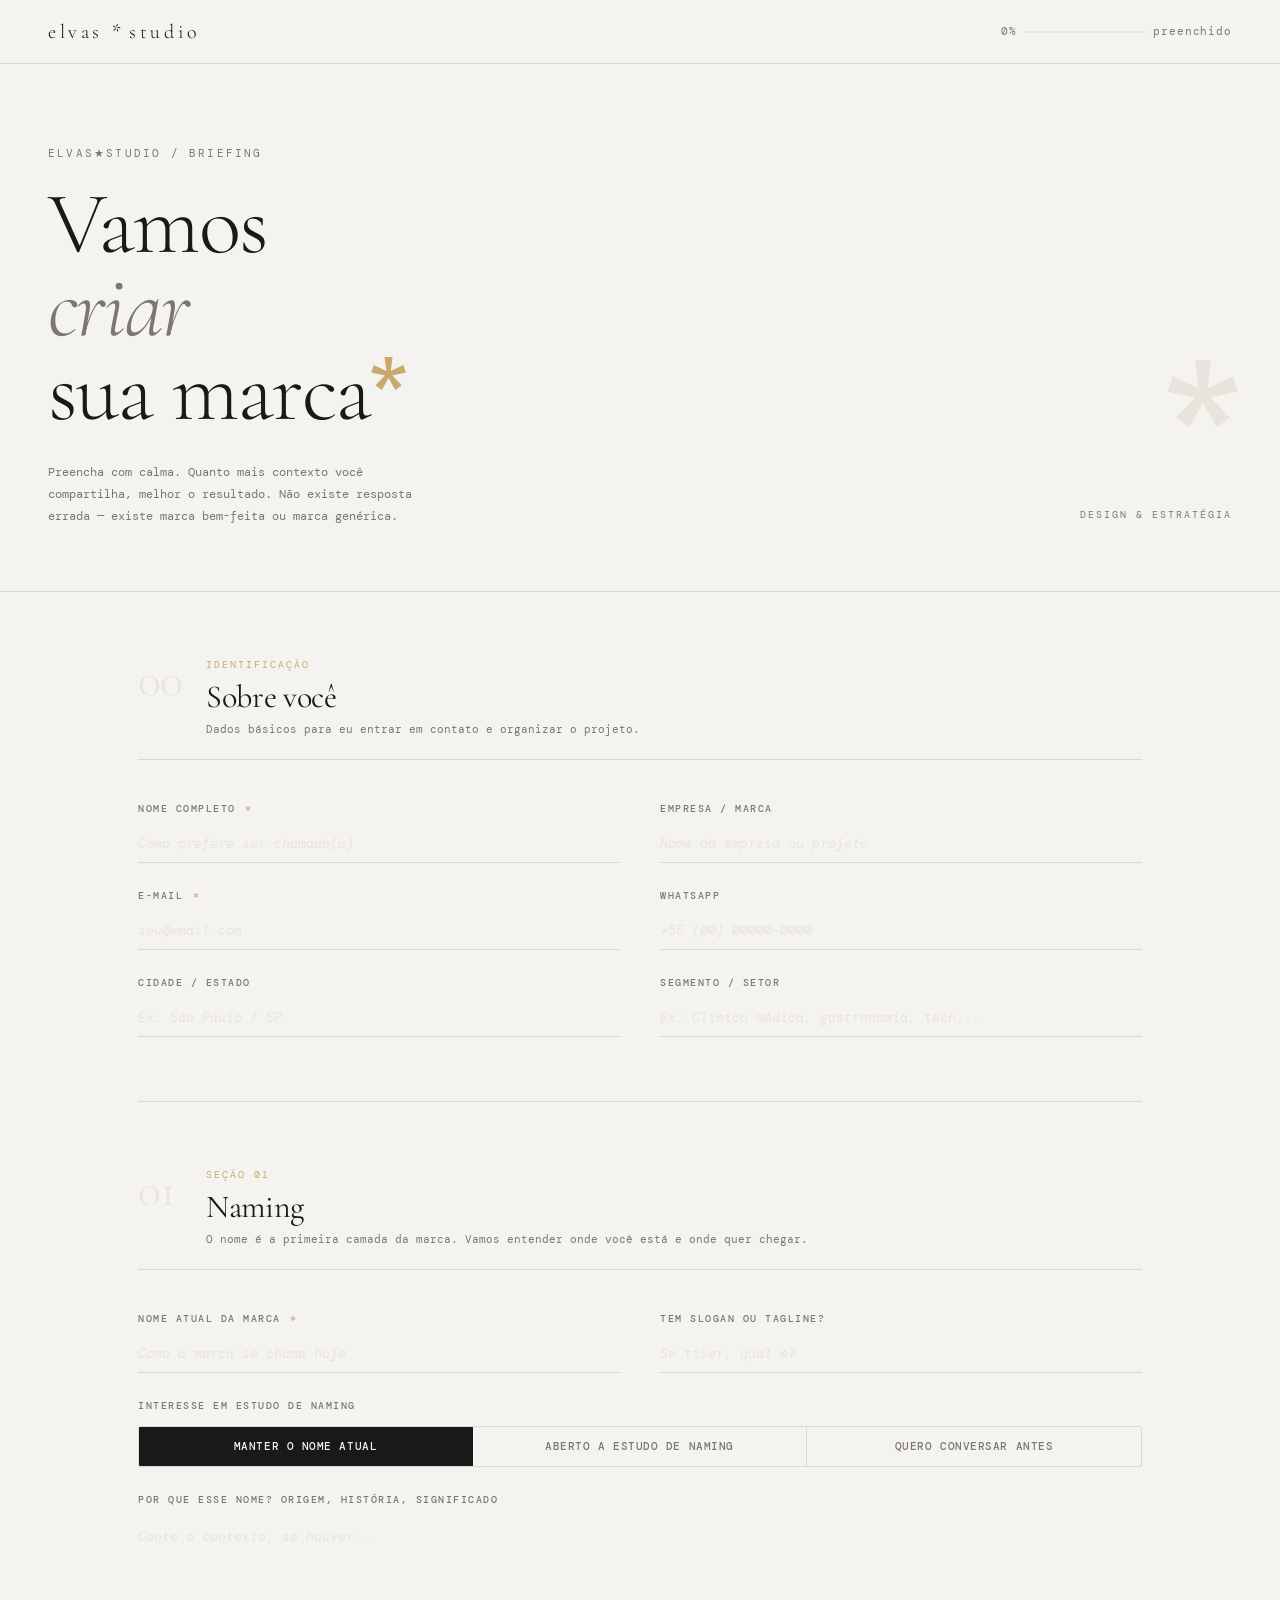
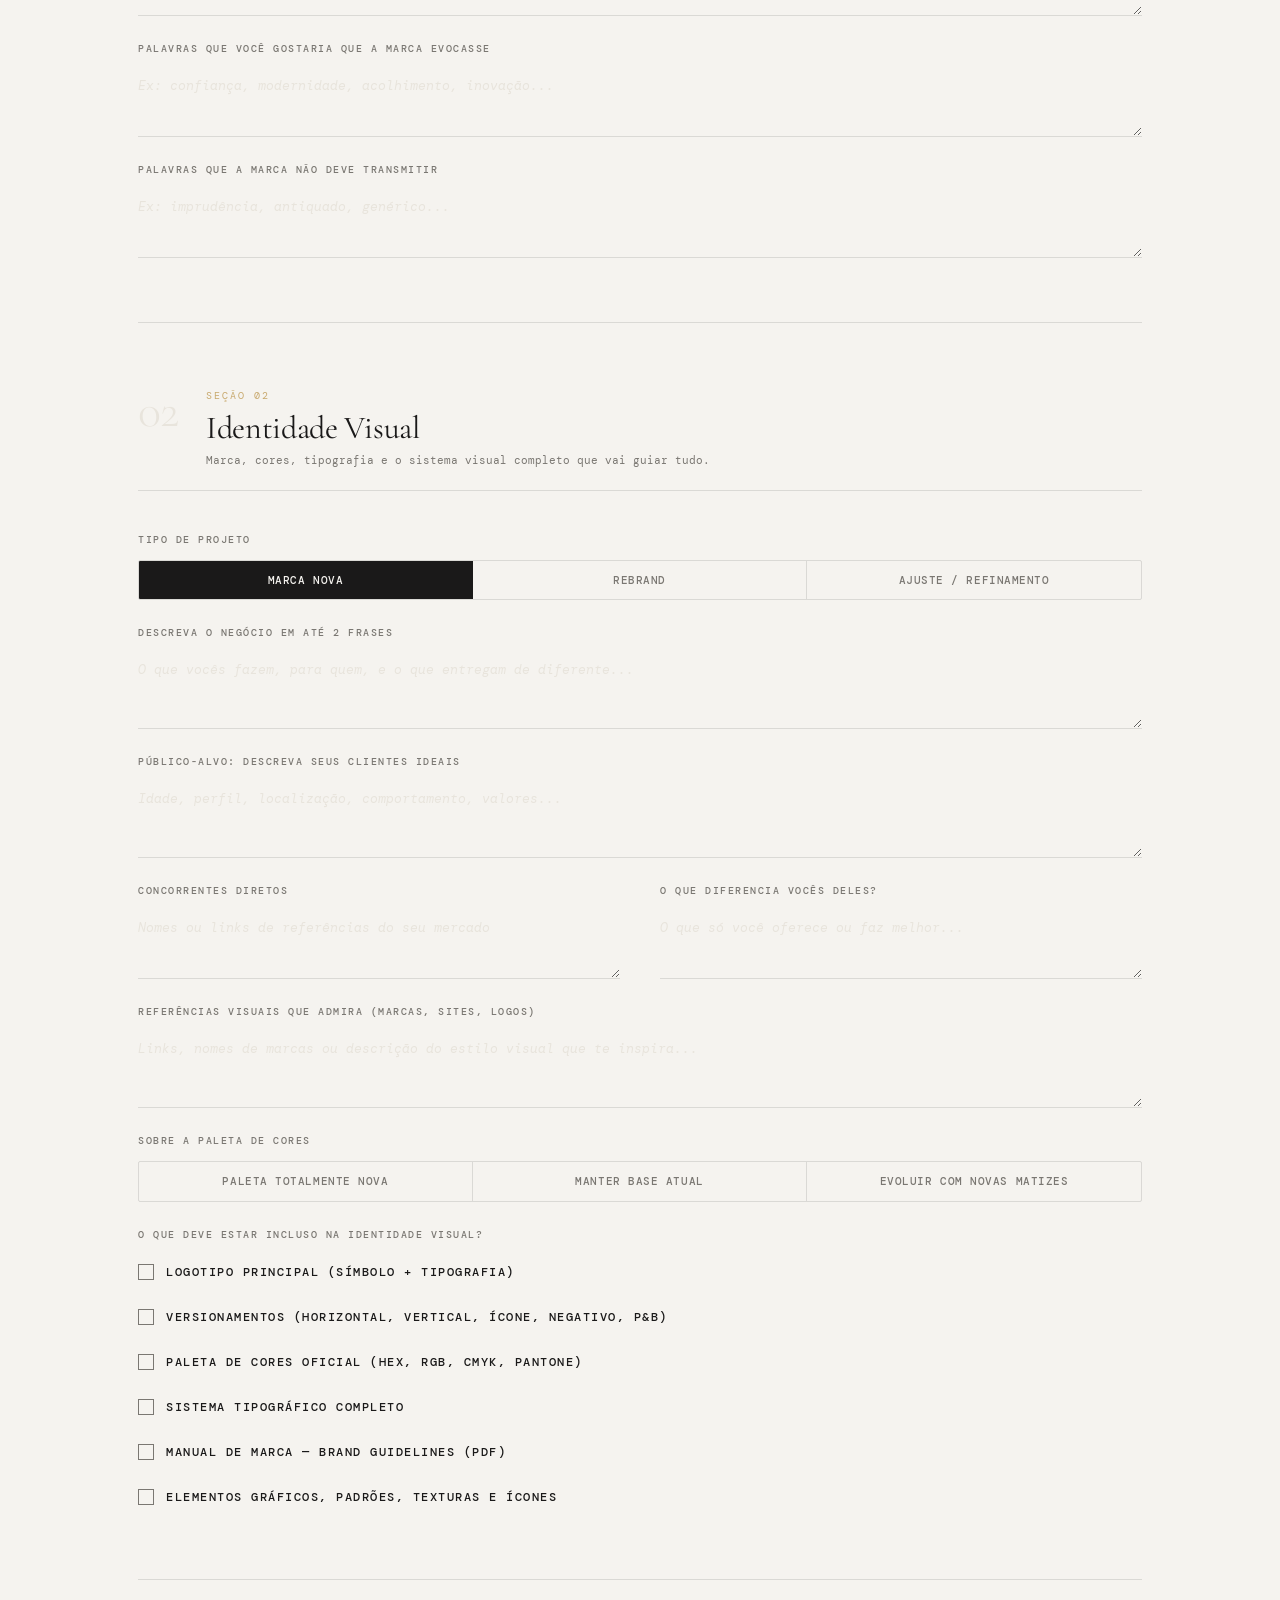
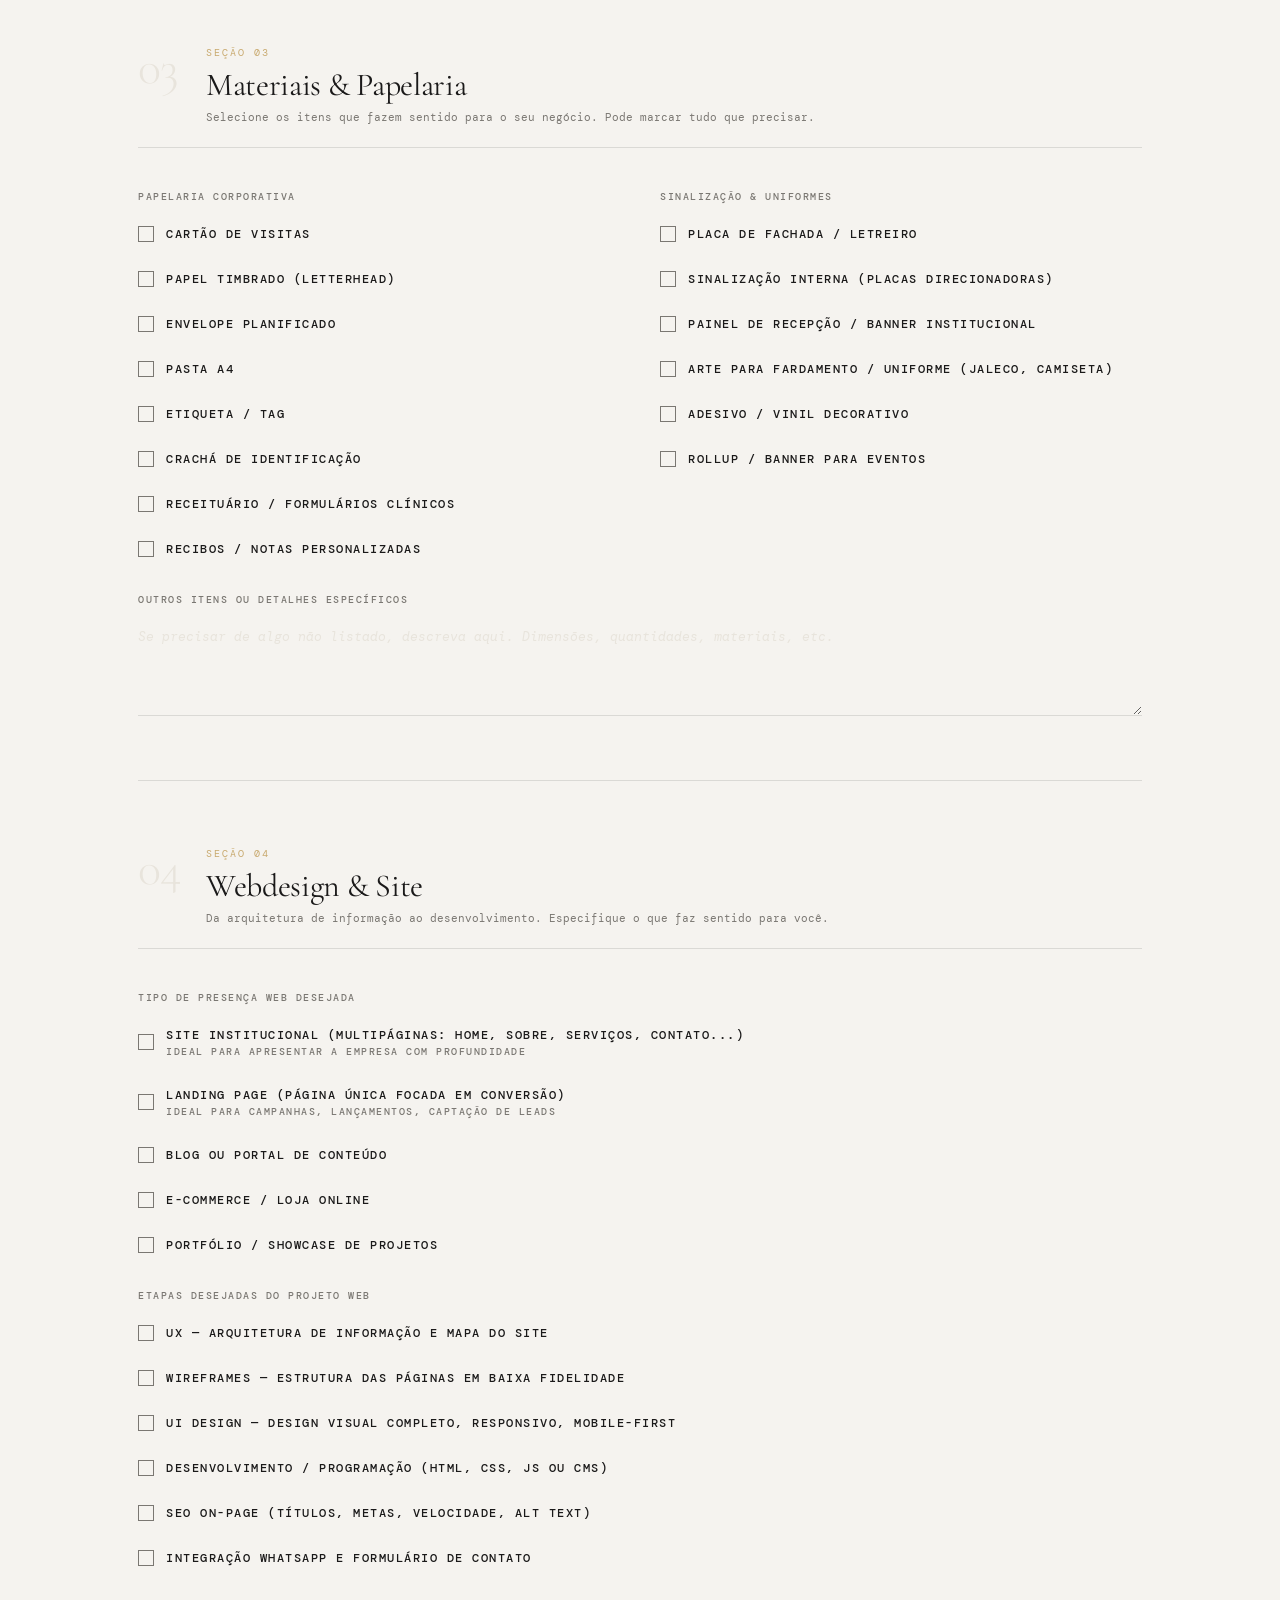
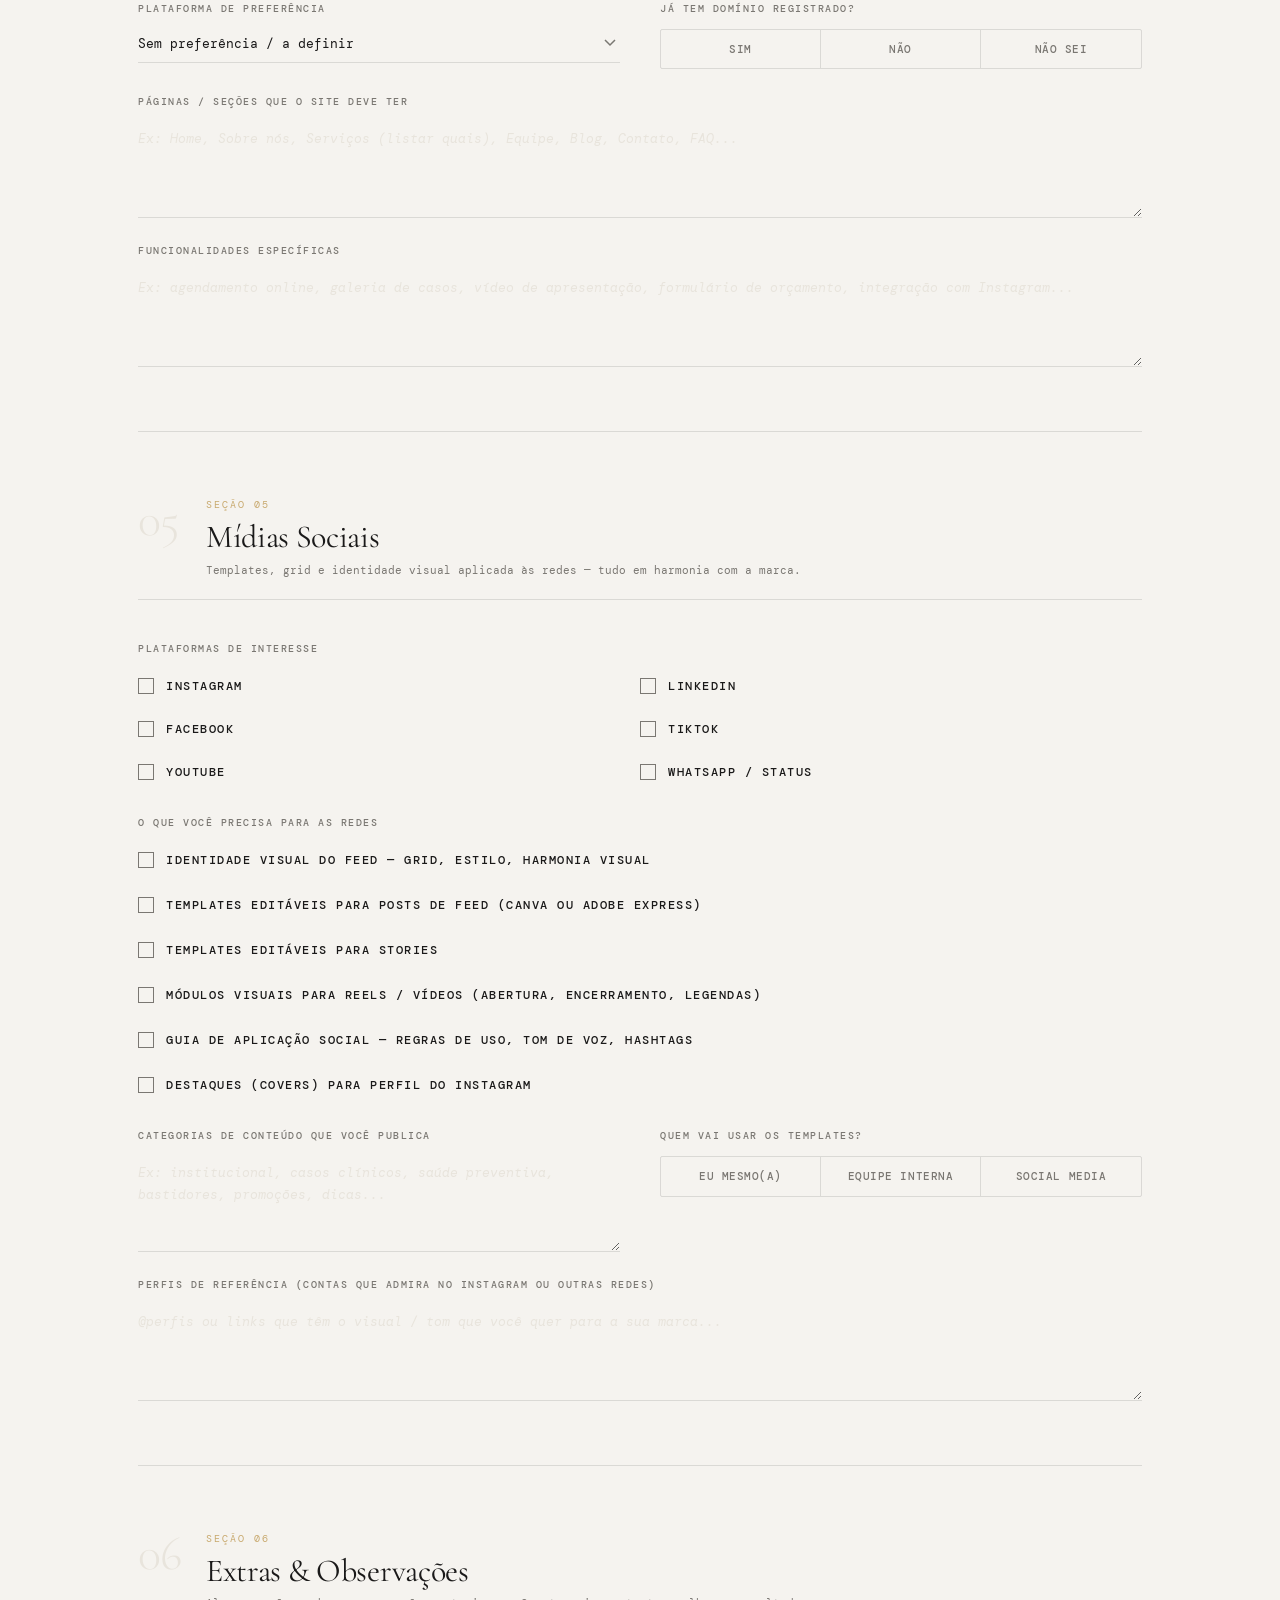
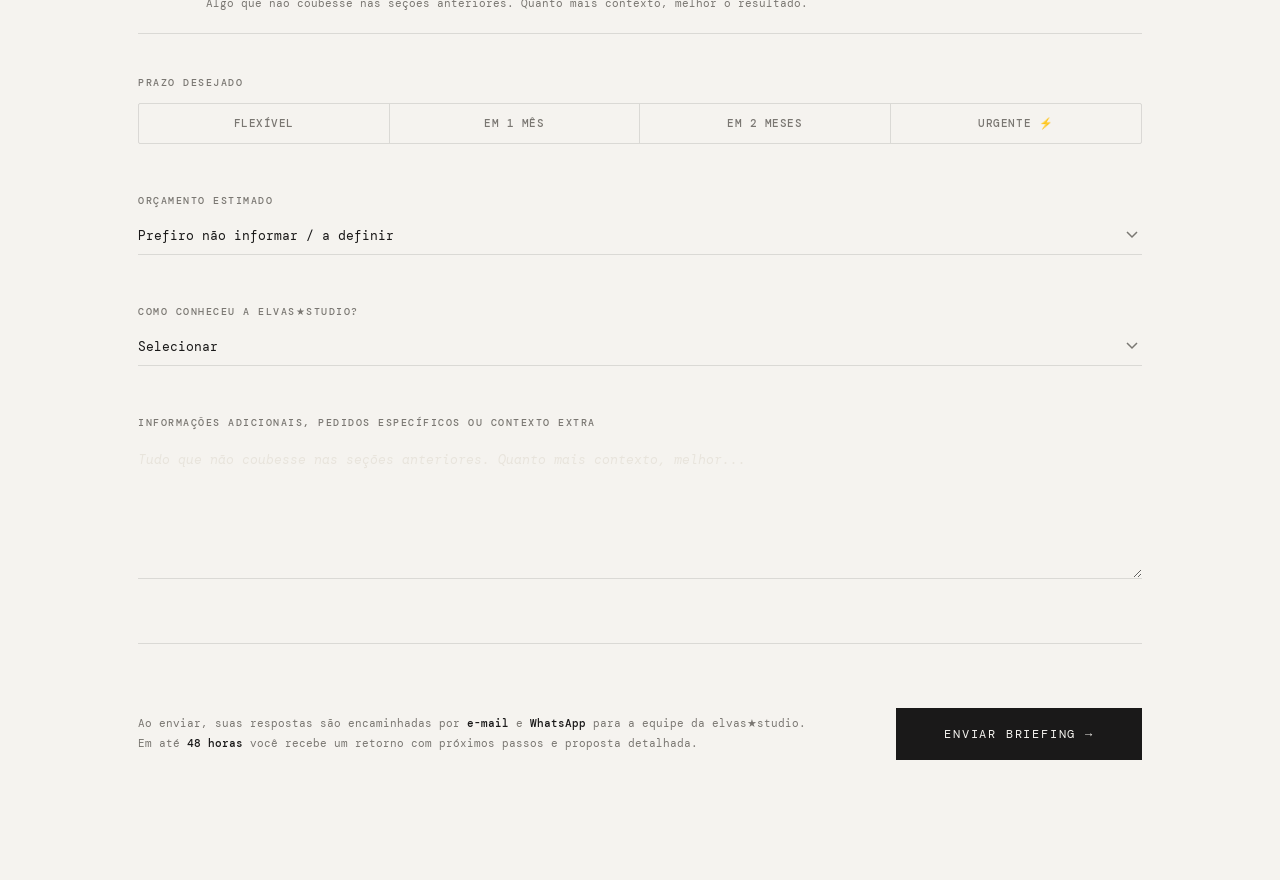
==== commit 498b8425: "Add files via upload" ====
--- a/briefing/index.html
+++ b/briefing/index.html
@@ -1,12 +1,1440 @@
 <!DOCTYPE html>
-<html lang="en">
+<html lang="pt-BR">
 <head>
-    <meta charset="UTF-8">
-    <meta name="viewport" content="width=device-width, initial-scale=1.0">
-    <title>Document</title>
+<meta charset="UTF-8">
+<meta name="viewport" content="width=device-width, initial-scale=1.0">
+<title>Briefing — elvas★studio</title>
+<link rel="preconnect" href="https://fonts.googleapis.com">
+<link href="https://fonts.googleapis.com/css2?family=Cormorant+Garamond:ital,wght@0,300;0,400;0,600;1,300;1,400&family=DM+Mono:wght@300;400;500&family=Bebas+Neue&display=swap" rel="stylesheet">
+
+<style>
+  :root {
+    --black: #111010;
+    --white: #F5F3EF;
+    --ink: #1a1919;
+    --gray: #7a7772;
+    --light: #e8e4dc;
+    --accent: #c8a96e;
+    --line: rgba(26,25,25,0.12);
+    --radius: 2px;
+  }
+
+  *, *::before, *::after { box-sizing: border-box; margin: 0; padding: 0; }
+
+  html { scroll-behavior: smooth; }
+
+  body {
+    background: var(--white);
+    color: var(--ink);
+    font-family: 'DM Mono', monospace;
+    font-size: 13px;
+    line-height: 1.7;
+    min-height: 100vh;
+  }
+
+  /* ── HEADER ────────────────────────────────── */
+  .site-header {
+    position: sticky;
+    top: 0;
+    z-index: 100;
+    background: var(--white);
+    border-bottom: 1px solid var(--line);
+    padding: 0 48px;
+    display: flex;
+    align-items: center;
+    justify-content: space-between;
+    height: 64px;
+  }
+
+  .logo {
+    display: flex;
+    align-items: center;
+    gap: 10px;
+    text-decoration: none;
+  }
+
+  .logo-mark {
+    font-family: 'Cormorant Garamond', serif;
+    font-size: 20px;
+    font-weight: 300;
+    letter-spacing: 0.18em;
+    color: var(--ink);
+    line-height: 1;
+    text-transform: lowercase;
+  }
+
+  .logo-mark span {
+    color: var(--ink);
+    font-size: 20px;
+    font-weight: 400;
+    letter-spacing: 0;
+  }
+
+  .logo-sub {
+    font-family: 'DM Mono', monospace;
+    font-size: 10px;
+    color: var(--gray);
+    letter-spacing: 0.15em;
+    text-transform: uppercase;
+    border-left: 1px solid var(--line);
+    padding-left: 10px;
+  }
+
+  .header-progress {
+    display: flex;
+    align-items: center;
+    gap: 8px;
+    font-size: 11px;
+    color: var(--gray);
+    letter-spacing: 0.08em;
+  }
+
+  .progress-bar {
+    width: 120px;
+    height: 2px;
+    background: var(--light);
+    border-radius: 1px;
+    overflow: hidden;
+  }
+
+  .progress-fill {
+    height: 100%;
+    background: var(--ink);
+    width: 0%;
+    transition: width 0.4s ease;
+  }
+
+  /* ── HERO ─────────────────────────────────── */
+  .hero {
+    padding: 80px 48px 64px;
+    border-bottom: 1px solid var(--line);
+    display: grid;
+    grid-template-columns: 1fr 280px;
+    gap: 48px;
+    align-items: end;
+  }
+
+  .hero-eyebrow {
+    font-family: 'DM Mono', monospace;
+    font-size: 11px;
+    letter-spacing: 0.2em;
+    text-transform: uppercase;
+    color: var(--gray);
+    margin-bottom: 20px;
+  }
+
+  .hero-title {
+    font-family: 'Cormorant Garamond', serif;
+    font-size: clamp(48px, 7vw, 88px);
+    font-weight: 300;
+    line-height: 0.95;
+    letter-spacing: -0.02em;
+    color: var(--ink);
+  }
+
+  .hero-title em {
+    font-style: italic;
+    color: var(--gray);
+  }
+
+  .hero-title .asterisk {
+    font-family: 'Bebas Neue', sans-serif;
+    color: var(--accent);
+    font-style: normal;
+  }
+
+  .hero-desc {
+    font-size: 12px;
+    color: var(--gray);
+    line-height: 1.8;
+    max-width: 380px;
+    margin-top: 28px;
+  }
+
+  .hero-aside {
+    text-align: right;
+    padding-bottom: 4px;
+  }
+
+  .hero-aside .asterisk-large {
+    font-family: 'Bebas Neue', sans-serif;
+    font-size: 180px;
+    color: var(--light);
+    line-height: 1;
+    letter-spacing: -0.05em;
+    display: block;
+    margin-bottom: -16px;
+    user-select: none;
+  }
+
+  .hero-tag {
+    font-size: 10px;
+    letter-spacing: 0.2em;
+    color: var(--gray);
+    text-transform: uppercase;
+  }
+
+  /* ── FORM LAYOUT ──────────────────────────── */
+  .form-wrapper {
+    max-width: 1100px;
+    margin: 0 auto;
+    padding: 0 48px 120px;
+  }
+
+  /* ── SECTION ──────────────────────────────── */
+  .form-section {
+    padding: 64px 0 0;
+    opacity: 0;
+    transform: translateY(20px);
+    transition: opacity 0.6s ease, transform 0.6s ease;
+  }
+
+  .form-section.visible {
+    opacity: 1;
+    transform: translateY(0);
+  }
+
+  .section-header {
+    display: grid;
+    grid-template-columns: 48px 1fr;
+    gap: 20px;
+    align-items: start;
+    margin-bottom: 40px;
+    padding-bottom: 20px;
+    border-bottom: 1px solid var(--line);
+  }
+
+  .section-number {
+    font-family: 'Cormorant Garamond', serif;
+    font-size: 48px;
+    font-weight: 300;
+    color: var(--light);
+    line-height: 1;
+    letter-spacing: -0.03em;
+  }
+
+  .section-meta {}
+
+  .section-label {
+    font-size: 10px;
+    letter-spacing: 0.2em;
+    text-transform: uppercase;
+    color: var(--accent);
+    margin-bottom: 6px;
+  }
+
+  .section-title {
+    font-family: 'Cormorant Garamond', serif;
+    font-size: 32px;
+    font-weight: 400;
+    letter-spacing: -0.01em;
+    color: var(--ink);
+    line-height: 1.1;
+  }
+
+  .section-desc {
+    font-size: 11px;
+    color: var(--gray);
+    margin-top: 6px;
+    line-height: 1.7;
+  }
+
+  /* ── FIELDS ───────────────────────────────── */
+  .fields-grid {
+    display: grid;
+    grid-template-columns: 1fr 1fr;
+    gap: 24px 40px;
+  }
+
+  .fields-grid.single { grid-template-columns: 1fr; }
+  .fields-grid.triple { grid-template-columns: 1fr 1fr 1fr; }
+
+  .field-group {
+    display: flex;
+    flex-direction: column;
+    gap: 8px;
+  }
+
+  .field-group.full { grid-column: 1 / -1; }
+
+  label {
+    font-size: 10px;
+    letter-spacing: 0.15em;
+    text-transform: uppercase;
+    color: var(--gray);
+    font-weight: 500;
+  }
+
+  label .req {
+    color: var(--accent);
+    margin-left: 2px;
+  }
+
+  input[type="text"],
+  input[type="email"],
+  input[type="tel"],
+  select,
+  textarea {
+    width: 100%;
+    background: transparent;
+    border: none;
+    border-bottom: 1px solid var(--line);
+    border-radius: 0;
+    padding: 10px 0;
+    font-family: 'DM Mono', monospace;
+    font-size: 13px;
+    color: var(--ink);
+    outline: none;
+    transition: border-color 0.2s;
+    -webkit-appearance: none;
+  }
+
+  input:focus, select:focus, textarea:focus {
+    border-bottom-color: var(--ink);
+  }
+
+  input::placeholder, textarea::placeholder {
+    color: var(--light);
+    font-style: italic;
+  }
+
+  select {
+    cursor: pointer;
+    background-image: url("data:image/svg+xml,%3Csvg xmlns='http://www.w3.org/2000/svg' width='12' height='8' viewBox='0 0 12 8'%3E%3Cpath d='M1 1l5 5 5-5' stroke='%237a7772' stroke-width='1.5' fill='none'/%3E%3C/svg%3E");
+    background-repeat: no-repeat;
+    background-position: right 4px center;
+    padding-right: 24px;
+  }
+
+  select option { background: var(--white); }
+
+  textarea {
+    resize: vertical;
+    min-height: 100px;
+    line-height: 1.7;
+  }
+
+  /* ── CHECKBOX GROUP ───────────────────────── */
+  .check-group {
+    display: flex;
+    flex-direction: column;
+    gap: 10px;
+    margin-top: 4px;
+  }
+
+  .check-item {
+    display: flex;
+    align-items: center;
+    gap: 12px;
+    cursor: pointer;
+    padding: 8px 0;
+    border-bottom: 1px solid transparent;
+    transition: border-color 0.2s;
+  }
+
+  .check-item:hover {
+    border-bottom-color: var(--line);
+  }
+
+  .check-item input[type="checkbox"] {
+    display: none;
+  }
+
+  .check-box {
+    width: 16px;
+    height: 16px;
+    border: 1px solid var(--gray);
+    flex-shrink: 0;
+    position: relative;
+    transition: border-color 0.2s, background 0.2s;
+  }
+
+  .check-item input:checked + .check-box {
+    background: var(--ink);
+    border-color: var(--ink);
+  }
+
+  .check-item input:checked + .check-box::after {
+    content: '';
+    position: absolute;
+    top: 3px; left: 3px;
+    width: 8px; height: 8px;
+    background: var(--white);
+    clip-path: polygon(14% 44%, 0 65%, 50% 100%, 100% 16%, 80% 0%, 43% 62%);
+  }
+
+  .check-label {
+    font-size: 12px;
+    color: var(--ink);
+    line-height: 1.5;
+  }
+
+  .check-sub {
+    font-size: 10px;
+    color: var(--gray);
+    display: block;
+  }
+
+  /* ── RADIO GROUP ──────────────────────────── */
+  .radio-group {
+    display: flex;
+    gap: 0;
+    border: 1px solid var(--line);
+    border-radius: var(--radius);
+    overflow: hidden;
+    margin-top: 4px;
+  }
+
+  .radio-item {
+    flex: 1;
+    position: relative;
+  }
+
+  .radio-item input[type="radio"] {
+    display: none;
+  }
+
+  .radio-label {
+    display: block;
+    text-align: center;
+    padding: 10px 8px;
+    font-size: 11px;
+    letter-spacing: 0.05em;
+    cursor: pointer;
+    border-right: 1px solid var(--line);
+    transition: background 0.2s, color 0.2s;
+    color: var(--gray);
+  }
+
+  .radio-item:last-child .radio-label {
+    border-right: none;
+  }
+
+  .radio-item input:checked + .radio-label {
+    background: var(--ink);
+    color: var(--white);
+  }
+
+  /* ── DIVIDER ──────────────────────────────── */
+  .section-divider {
+    height: 1px;
+    background: var(--line);
+    margin: 64px 0 0;
+  }
+
+  /* ── SUBMIT AREA ──────────────────────────── */
+  .submit-area {
+    padding: 64px 0 0;
+    display: grid;
+    grid-template-columns: 1fr auto;
+    gap: 40px;
+    align-items: center;
+  }
+
+  .submit-note {
+    font-size: 11px;
+    color: var(--gray);
+    line-height: 1.8;
+  }
+
+  .submit-note strong {
+    color: var(--ink);
+    font-weight: 500;
+  }
+
+  .btn-submit {
+    background: var(--ink);
+    color: var(--white);
+    border: none;
+    font-family: 'DM Mono', monospace;
+    font-size: 12px;
+    letter-spacing: 0.15em;
+    text-transform: uppercase;
+    padding: 18px 48px;
+    cursor: pointer;
+    position: relative;
+    overflow: hidden;
+    transition: background 0.2s;
+    white-space: nowrap;
+  }
+
+  .btn-submit:hover {
+    background: var(--accent);
+    color: var(--ink);
+  }
+
+  .btn-submit:disabled {
+    opacity: 0.5;
+    cursor: not-allowed;
+  }
+
+  /* ── SUCCESS ──────────────────────────────── */
+  .success-overlay {
+    display: none;
+    position: fixed;
+    inset: 0;
+    background: var(--white);
+    z-index: 999;
+    flex-direction: column;
+    align-items: center;
+    justify-content: center;
+    text-align: center;
+    gap: 24px;
+  }
+
+  .success-overlay.show {
+    display: flex;
+    animation: fadeIn 0.4s ease;
+  }
+
+  @keyframes fadeIn { from { opacity: 0; } to { opacity: 1; } }
+
+  .success-mark {
+    font-family: 'Bebas Neue', sans-serif;
+    font-size: 120px;
+    color: var(--accent);
+    line-height: 1;
+  }
+
+  .success-title {
+    font-family: 'Cormorant Garamond', serif;
+    font-size: 48px;
+    font-weight: 300;
+    color: var(--ink);
+  }
+
+  .success-sub {
+    font-size: 12px;
+    color: var(--gray);
+    max-width: 380px;
+    line-height: 1.8;
+  }
+
+  /* ── ERROR MSG ────────────────────────────── */
+  .form-error {
+    display: none;
+    background: #fff0f0;
+    border: 1px solid #ffcccc;
+    color: #c00;
+    padding: 12px 16px;
+    font-size: 12px;
+    margin-top: 16px;
+    border-radius: var(--radius);
+  }
+
+  /* ── MOBILE ───────────────────────────────── */
+  @media (max-width: 768px) {
+    .site-header { padding: 0 20px; }
+    .hero { padding: 48px 20px 40px; grid-template-columns: 1fr; }
+    .hero-aside { display: none; }
+    .form-wrapper { padding: 0 20px 80px; }
+    .fields-grid, .fields-grid.triple { grid-template-columns: 1fr; }
+    .submit-area { grid-template-columns: 1fr; }
+    .btn-submit { width: 100%; }
+    .radio-group { flex-wrap: wrap; }
+  }
+</style>
 </head>
 <body>
-    <h1>Welcome to Elvas Studio</h1>
-    <p>This is a sample page replacing ★ with *.</p>
+
+<!-- HEADER -->
+<header class="site-header">
+  <a href="#" class="logo">
+    <span class="logo-mark">elvas <span>*</span> studio</span>
+  </a>
+  <div class="header-progress">
+    <span class="progress-pct">0%</span>
+    <div class="progress-bar"><div class="progress-fill" id="progressFill"></div></div>
+    <span>preenchido</span>
+  </div>
+</header>
+
+<!-- HERO -->
+<section class="hero">
+  <div>
+    <p class="hero-eyebrow">elvas★studio / briefing</p>
+    <h1 class="hero-title">
+      Vamos<br>
+      <em>criar</em><br>
+      sua marca<span class="asterisk">*</span>
+    </h1>
+    <p class="hero-desc">
+      Preencha com calma. Quanto mais contexto você compartilha,
+      melhor o resultado. Não existe resposta errada — existe
+      marca bem-feita ou marca genérica.
+    </p>
+  </div>
+  <div class="hero-aside">
+    <span class="asterisk-large">*</span>
+    <p class="hero-tag">Design &amp; Estratégia</p>
+  </div>
+</section>
+
+<!-- FORM -->
+<div class="form-wrapper">
+<form id="briefingForm" novalidate>
+
+  <!-- 00. CONTATO -->
+  <div class="form-section visible" data-section="0">
+    <div class="section-header">
+      <div class="section-number">00</div>
+      <div class="section-meta">
+        <p class="section-label">Identificação</p>
+        <h2 class="section-title">Sobre você</h2>
+        <p class="section-desc">Dados básicos para eu entrar em contato e organizar o projeto.</p>
+      </div>
+    </div>
+    <div class="fields-grid">
+      <div class="field-group">
+        <label>Nome completo <span class="req">*</span></label>
+        <input type="text" name="nome" placeholder="Como prefere ser chamado(a)" required>
+      </div>
+      <div class="field-group">
+        <label>Empresa / Marca</label>
+        <input type="text" name="empresa" placeholder="Nome da empresa ou projeto">
+      </div>
+      <div class="field-group">
+        <label>E-mail <span class="req">*</span></label>
+        <input type="email" name="email" placeholder="seu@email.com" required>
+      </div>
+      <div class="field-group">
+        <label>WhatsApp</label>
+        <input type="tel" name="whatsapp" placeholder="+55 (00) 00000-0000">
+      </div>
+      <div class="field-group">
+        <label>Cidade / Estado</label>
+        <input type="text" name="cidade" placeholder="Ex: São Paulo / SP">
+      </div>
+      <div class="field-group">
+        <label>Segmento / Setor</label>
+        <input type="text" name="segmento" placeholder="Ex: Clínica médica, gastronomia, tech...">
+      </div>
+    </div>
+  </div>
+
+  <div class="section-divider"></div>
+
+  <!-- 01. NAMING -->
+  <div class="form-section" data-section="1">
+    <div class="section-header">
+      <div class="section-number">01</div>
+      <div class="section-meta">
+        <p class="section-label">Seção 01</p>
+        <h2 class="section-title">Naming</h2>
+        <p class="section-desc">O nome é a primeira camada da marca. Vamos entender onde você está e onde quer chegar.</p>
+      </div>
+    </div>
+    <div class="fields-grid">
+      <div class="field-group">
+        <label>Nome atual da marca <span class="req">*</span></label>
+        <input type="text" name="nome_marca" placeholder="Como a marca se chama hoje" required>
+      </div>
+      <div class="field-group">
+        <label>Tem slogan ou tagline?</label>
+        <input type="text" name="slogan" placeholder="Se tiver, qual é?">
+      </div>
+      <div class="field-group full">
+        <label>Interesse em estudo de Naming</label>
+        <div class="radio-group">
+          <div class="radio-item">
+            <input type="radio" name="naming" id="naming_nao" value="Não — manter o nome atual" checked>
+            <label class="radio-label" for="naming_nao">Manter o nome atual</label>
+          </div>
+          <div class="radio-item">
+            <input type="radio" name="naming" id="naming_sim" value="Sim — aberto a estudo de naming">
+            <label class="radio-label" for="naming_sim">Aberto a estudo de naming</label>
+          </div>
+          <div class="radio-item">
+            <input type="radio" name="naming" id="naming_talvez" value="Talvez — quero conversar antes">
+            <label class="radio-label" for="naming_talvez">Quero conversar antes</label>
+          </div>
+        </div>
+      </div>
+      <div class="field-group full">
+        <label>Por que esse nome? Origem, história, significado</label>
+        <textarea name="origem_nome" placeholder="Conte o contexto, se houver..."></textarea>
+      </div>
+      <div class="field-group full">
+        <label>Palavras que você gostaria que a marca evocasse</label>
+        <textarea name="palavras_marca" placeholder="Ex: confiança, modernidade, acolhimento, inovação..." style="min-height:72px"></textarea>
+      </div>
+      <div class="field-group full">
+        <label>Palavras que a marca NÃO deve transmitir</label>
+        <textarea name="nao_transmitir" placeholder="Ex: imprudência, antiquado, genérico..." style="min-height:72px"></textarea>
+      </div>
+    </div>
+  </div>
+
+  <div class="section-divider"></div>
+
+  <!-- 02. IDENTIDADE VISUAL -->
+  <div class="form-section" data-section="2">
+    <div class="section-header">
+      <div class="section-number">02</div>
+      <div class="section-meta">
+        <p class="section-label">Seção 02</p>
+        <h2 class="section-title">Identidade Visual</h2>
+        <p class="section-desc">Marca, cores, tipografia e o sistema visual completo que vai guiar tudo.</p>
+      </div>
+    </div>
+    <div class="fields-grid">
+      <div class="field-group full">
+        <label>Tipo de projeto</label>
+        <div class="radio-group">
+          <div class="radio-item">
+            <input type="radio" name="tipo_projeto" id="proj_novo" value="Marca nova" checked>
+            <label class="radio-label" for="proj_novo">Marca nova</label>
+          </div>
+          <div class="radio-item">
+            <input type="radio" name="tipo_projeto" id="proj_rebrand" value="Rebrand (modernizar a atual)">
+            <label class="radio-label" for="proj_rebrand">Rebrand</label>
+          </div>
+          <div class="radio-item">
+            <input type="radio" name="tipo_projeto" id="proj_ajuste" value="Ajuste / refinamento">
+            <label class="radio-label" for="proj_ajuste">Ajuste / refinamento</label>
+          </div>
+        </div>
+      </div>
+      <div class="field-group full">
+        <label>Descreva o negócio em até 2 frases</label>
+        <textarea name="descricao_negocio" placeholder="O que vocês fazem, para quem, e o que entregam de diferente..." style="min-height:80px"></textarea>
+      </div>
+      <div class="field-group full">
+        <label>Público-alvo: descreva seus clientes ideais</label>
+        <textarea name="publico" placeholder="Idade, perfil, localização, comportamento, valores..." style="min-height:80px"></textarea>
+      </div>
+      <div class="field-group">
+        <label>Concorrentes diretos</label>
+        <textarea name="concorrentes" placeholder="Nomes ou links de referências do seu mercado" style="min-height:72px"></textarea>
+      </div>
+      <div class="field-group">
+        <label>O que diferencia vocês deles?</label>
+        <textarea name="diferencial" placeholder="O que só você oferece ou faz melhor..." style="min-height:72px"></textarea>
+      </div>
+      <div class="field-group full">
+        <label>Referências visuais que admira (marcas, sites, logos)</label>
+        <textarea name="referencias" placeholder="Links, nomes de marcas ou descrição do estilo visual que te inspira..." style="min-height:80px"></textarea>
+      </div>
+      <div class="field-group full">
+        <label>Sobre a paleta de cores</label>
+        <div class="radio-group">
+          <div class="radio-item">
+            <input type="radio" name="paleta" id="pal_nova" value="Paleta totalmente nova">
+            <label class="radio-label" for="pal_nova">Paleta totalmente nova</label>
+          </div>
+          <div class="radio-item">
+            <input type="radio" name="paleta" id="pal_manter" value="Manter cores atuais como base">
+            <label class="radio-label" for="pal_manter">Manter base atual</label>
+          </div>
+          <div class="radio-item">
+            <input type="radio" name="paleta" id="pal_evoluir" value="Evoluir a paleta atual com novas matizes">
+            <label class="radio-label" for="pal_evoluir">Evoluir com novas matizes</label>
+          </div>
+        </div>
+      </div>
+      <div class="field-group full">
+        <label>O que deve estar incluso na identidade visual?</label>
+        <div class="check-group">
+          <label class="check-item">
+            <input type="checkbox" name="iv[]" value="Logotipo principal">
+            <span class="check-box"></span>
+            <span class="check-label">Logotipo principal (símbolo + tipografia)</span>
+          </label>
+          <label class="check-item">
+            <input type="checkbox" name="iv[]" value="Versionamentos do logo">
+            <span class="check-box"></span>
+            <span class="check-label">Versionamentos (horizontal, vertical, ícone, negativo, P&B)</span>
+          </label>
+          <label class="check-item">
+            <input type="checkbox" name="iv[]" value="Paleta de cores oficial">
+            <span class="check-box"></span>
+            <span class="check-label">Paleta de cores oficial (HEX, RGB, CMYK, Pantone)</span>
+          </label>
+          <label class="check-item">
+            <input type="checkbox" name="iv[]" value="Sistema tipográfico">
+            <span class="check-box"></span>
+            <span class="check-label">Sistema tipográfico completo</span>
+          </label>
+          <label class="check-item">
+            <input type="checkbox" name="iv[]" value="Manual de marca (Brand Guidelines)">
+            <span class="check-box"></span>
+            <span class="check-label">Manual de marca — Brand Guidelines (PDF)</span>
+          </label>
+          <label class="check-item">
+            <input type="checkbox" name="iv[]" value="Elementos gráficos / padrões visuais">
+            <span class="check-box"></span>
+            <span class="check-label">Elementos gráficos, padrões, texturas e ícones</span>
+          </label>
+        </div>
+      </div>
+    </div>
+  </div>
+
+  <div class="section-divider"></div>
+
+  <!-- 03. PAPELARIA -->
+  <div class="form-section" data-section="3">
+    <div class="section-header">
+      <div class="section-number">03</div>
+      <div class="section-meta">
+        <p class="section-label">Seção 03</p>
+        <h2 class="section-title">Materiais &amp; Papelaria</h2>
+        <p class="section-desc">Selecione os itens que fazem sentido para o seu negócio. Pode marcar tudo que precisar.</p>
+      </div>
+    </div>
+    <div class="fields-grid">
+      <div class="field-group">
+        <label>Papelaria corporativa</label>
+        <div class="check-group">
+          <label class="check-item">
+            <input type="checkbox" name="pap[]" value="Cartão de visitas">
+            <span class="check-box"></span>
+            <span class="check-label">Cartão de visitas</span>
+          </label>
+          <label class="check-item">
+            <input type="checkbox" name="pap[]" value="Papel timbrado (letterhead)">
+            <span class="check-box"></span>
+            <span class="check-label">Papel timbrado (letterhead)</span>
+          </label>
+          <label class="check-item">
+            <input type="checkbox" name="pap[]" value="Envelope planificado">
+            <span class="check-box"></span>
+            <span class="check-label">Envelope planificado</span>
+          </label>
+          <label class="check-item">
+            <input type="checkbox" name="pap[]" value="Pasta A4">
+            <span class="check-box"></span>
+            <span class="check-label">Pasta A4</span>
+          </label>
+          <label class="check-item">
+            <input type="checkbox" name="pap[]" value="Etiqueta / tag">
+            <span class="check-box"></span>
+            <span class="check-label">Etiqueta / tag</span>
+          </label>
+          <label class="check-item">
+            <input type="checkbox" name="pap[]" value="Crachá de identificação">
+            <span class="check-box"></span>
+            <span class="check-label">Crachá de identificação</span>
+          </label>
+          <label class="check-item">
+            <input type="checkbox" name="pap[]" value="Receituário / formulários clínicos">
+            <span class="check-box"></span>
+            <span class="check-label">Receituário / formulários clínicos</span>
+          </label>
+          <label class="check-item">
+            <input type="checkbox" name="pap[]" value="Recibos / notas personalizadas">
+            <span class="check-box"></span>
+            <span class="check-label">Recibos / notas personalizadas</span>
+          </label>
+        </div>
+      </div>
+      <div class="field-group">
+        <label>Sinalização &amp; uniformes</label>
+        <div class="check-group">
+          <label class="check-item">
+            <input type="checkbox" name="pap[]" value="Placa de fachada / letreiro">
+            <span class="check-box"></span>
+            <span class="check-label">Placa de fachada / letreiro</span>
+          </label>
+          <label class="check-item">
+            <input type="checkbox" name="pap[]" value="Sinalização interna (placas direcionadoras)">
+            <span class="check-box"></span>
+            <span class="check-label">Sinalização interna (placas direcionadoras)</span>
+          </label>
+          <label class="check-item">
+            <input type="checkbox" name="pap[]" value="Painel de recepção / banner institucional">
+            <span class="check-box"></span>
+            <span class="check-label">Painel de recepção / banner institucional</span>
+          </label>
+          <label class="check-item">
+            <input type="checkbox" name="pap[]" value="Arte para fardamento / uniforme">
+            <span class="check-box"></span>
+            <span class="check-label">Arte para fardamento / uniforme (jaleco, camiseta)</span>
+          </label>
+          <label class="check-item">
+            <input type="checkbox" name="pap[]" value="Adesivo / vinil">
+            <span class="check-box"></span>
+            <span class="check-label">Adesivo / vinil decorativo</span>
+          </label>
+          <label class="check-item">
+            <input type="checkbox" name="pap[]" value="Rollup / banner">
+            <span class="check-box"></span>
+            <span class="check-label">Rollup / banner para eventos</span>
+          </label>
+        </div>
+      </div>
+      <div class="field-group full">
+        <label>Outros itens ou detalhes específicos</label>
+        <textarea name="papelaria_outros" placeholder="Se precisar de algo não listado, descreva aqui. Dimensões, quantidades, materiais, etc."></textarea>
+      </div>
+    </div>
+  </div>
+
+  <div class="section-divider"></div>
+
+  <!-- 04. WEBDESIGN -->
+  <div class="form-section" data-section="4">
+    <div class="section-header">
+      <div class="section-number">04</div>
+      <div class="section-meta">
+        <p class="section-label">Seção 04</p>
+        <h2 class="section-title">Webdesign &amp; Site</h2>
+        <p class="section-desc">Da arquitetura de informação ao desenvolvimento. Especifique o que faz sentido para você.</p>
+      </div>
+    </div>
+    <div class="fields-grid">
+      <div class="field-group full">
+        <label>Tipo de presença web desejada</label>
+        <div class="check-group">
+          <label class="check-item">
+            <input type="checkbox" name="web[]" value="Site institucional (multipáginas)">
+            <span class="check-box"></span>
+            <span class="check-label">Site institucional (multipáginas: Home, Sobre, Serviços, Contato...)
+              <span class="check-sub">Ideal para apresentar a empresa com profundidade</span>
+            </span>
+          </label>
+          <label class="check-item">
+            <input type="checkbox" name="web[]" value="Landing page (página única de conversão)">
+            <span class="check-box"></span>
+            <span class="check-label">Landing page (página única focada em conversão)
+              <span class="check-sub">Ideal para campanhas, lançamentos, captação de leads</span>
+            </span>
+          </label>
+          <label class="check-item">
+            <input type="checkbox" name="web[]" value="Blog ou portal de conteúdo">
+            <span class="check-box"></span>
+            <span class="check-label">Blog ou portal de conteúdo</span>
+          </label>
+          <label class="check-item">
+            <input type="checkbox" name="web[]" value="E-commerce / loja online">
+            <span class="check-box"></span>
+            <span class="check-label">E-commerce / loja online</span>
+          </label>
+          <label class="check-item">
+            <input type="checkbox" name="web[]" value="Portfólio / showcase">
+            <span class="check-box"></span>
+            <span class="check-label">Portfólio / showcase de projetos</span>
+          </label>
+        </div>
+      </div>
+      <div class="field-group full">
+        <label>Etapas desejadas do projeto web</label>
+        <div class="check-group">
+          <label class="check-item">
+            <input type="checkbox" name="web_etapas[]" value="UX e arquitetura de informação">
+            <span class="check-box"></span>
+            <span class="check-label">UX — arquitetura de informação e mapa do site</span>
+          </label>
+          <label class="check-item">
+            <input type="checkbox" name="web_etapas[]" value="Wireframes (estrutura em baixa fidelidade)">
+            <span class="check-box"></span>
+            <span class="check-label">Wireframes — estrutura das páginas em baixa fidelidade</span>
+          </label>
+          <label class="check-item">
+            <input type="checkbox" name="web_etapas[]" value="UI Design (design visual completo)">
+            <span class="check-box"></span>
+            <span class="check-label">UI Design — design visual completo, responsivo, mobile-first</span>
+          </label>
+          <label class="check-item">
+            <input type="checkbox" name="web_etapas[]" value="Desenvolvimento / programação">
+            <span class="check-box"></span>
+            <span class="check-label">Desenvolvimento / programação (HTML, CSS, JS ou CMS)</span>
+          </label>
+          <label class="check-item">
+            <input type="checkbox" name="web_etapas[]" value="SEO on-page básico">
+            <span class="check-box"></span>
+            <span class="check-label">SEO on-page (títulos, metas, velocidade, alt text)</span>
+          </label>
+          <label class="check-item">
+            <input type="checkbox" name="web_etapas[]" value="Integração WhatsApp / formulário de contato">
+            <span class="check-box"></span>
+            <span class="check-label">Integração WhatsApp e formulário de contato</span>
+          </label>
+        </div>
+      </div>
+      <div class="field-group">
+        <label>Plataforma de preferência</label>
+        <select name="plataforma">
+          <option value="">Sem preferência / a definir</option>
+          <option value="WordPress">WordPress</option>
+          <option value="Webflow">Webflow</option>
+          <option value="HTML/CSS/JS puro">HTML / CSS / JS puro</option>
+          <option value="Shopify">Shopify</option>
+          <option value="Wix / Squarespace">Wix / Squarespace</option>
+          <option value="Outro">Outro (especificar nos comentários)</option>
+        </select>
+      </div>
+      <div class="field-group">
+        <label>Já tem domínio registrado?</label>
+        <div class="radio-group" style="margin-top:4px">
+          <div class="radio-item">
+            <input type="radio" name="dominio" id="dom_sim" value="Sim">
+            <label class="radio-label" for="dom_sim">Sim</label>
+          </div>
+          <div class="radio-item">
+            <input type="radio" name="dominio" id="dom_nao" value="Não">
+            <label class="radio-label" for="dom_nao">Não</label>
+          </div>
+          <div class="radio-item">
+            <input type="radio" name="dominio" id="dom_nao_sei" value="Não sei">
+            <label class="radio-label" for="dom_nao_sei">Não sei</label>
+          </div>
+        </div>
+      </div>
+      <div class="field-group full">
+        <label>Páginas / seções que o site deve ter</label>
+        <textarea name="paginas_site" placeholder="Ex: Home, Sobre nós, Serviços (listar quais), Equipe, Blog, Contato, FAQ..."></textarea>
+      </div>
+      <div class="field-group full">
+        <label>Funcionalidades específicas</label>
+        <textarea name="funcionalidades" placeholder="Ex: agendamento online, galeria de casos, vídeo de apresentação, formulário de orçamento, integração com Instagram..."></textarea>
+      </div>
+    </div>
+  </div>
+
+  <div class="section-divider"></div>
+
+  <!-- 05. MÍDIAS SOCIAIS -->
+  <div class="form-section" data-section="5">
+    <div class="section-header">
+      <div class="section-number">05</div>
+      <div class="section-meta">
+        <p class="section-label">Seção 05</p>
+        <h2 class="section-title">Mídias Sociais</h2>
+        <p class="section-desc">Templates, grid e identidade visual aplicada às redes — tudo em harmonia com a marca.</p>
+      </div>
+    </div>
+    <div class="fields-grid">
+      <div class="field-group full">
+        <label>Plataformas de interesse</label>
+        <div class="check-group" style="flex-direction: row; flex-wrap: wrap; gap: 8px 0;">
+          <label class="check-item" style="flex: 0 0 50%">
+            <input type="checkbox" name="redes[]" value="Instagram">
+            <span class="check-box"></span>
+            <span class="check-label">Instagram</span>
+          </label>
+          <label class="check-item" style="flex: 0 0 50%">
+            <input type="checkbox" name="redes[]" value="LinkedIn">
+            <span class="check-box"></span>
+            <span class="check-label">LinkedIn</span>
+          </label>
+          <label class="check-item" style="flex: 0 0 50%">
+            <input type="checkbox" name="redes[]" value="Facebook">
+            <span class="check-box"></span>
+            <span class="check-label">Facebook</span>
+          </label>
+          <label class="check-item" style="flex: 0 0 50%">
+            <input type="checkbox" name="redes[]" value="TikTok">
+            <span class="check-box"></span>
+            <span class="check-label">TikTok</span>
+          </label>
+          <label class="check-item" style="flex: 0 0 50%">
+            <input type="checkbox" name="redes[]" value="YouTube">
+            <span class="check-box"></span>
+            <span class="check-label">YouTube</span>
+          </label>
+          <label class="check-item" style="flex: 0 0 50%">
+            <input type="checkbox" name="redes[]" value="WhatsApp / Status">
+            <span class="check-box"></span>
+            <span class="check-label">WhatsApp / Status</span>
+          </label>
+        </div>
+      </div>
+      <div class="field-group full">
+        <label>O que você precisa para as redes</label>
+        <div class="check-group">
+          <label class="check-item">
+            <input type="checkbox" name="social[]" value="Identidade visual do feed (grid / harmonia visual)">
+            <span class="check-box"></span>
+            <span class="check-label">Identidade visual do feed — grid, estilo, harmonia visual</span>
+          </label>
+          <label class="check-item">
+            <input type="checkbox" name="social[]" value="Templates editáveis para posts (feed)">
+            <span class="check-box"></span>
+            <span class="check-label">Templates editáveis para posts de feed (Canva ou Adobe Express)</span>
+          </label>
+          <label class="check-item">
+            <input type="checkbox" name="social[]" value="Templates editáveis para stories">
+            <span class="check-box"></span>
+            <span class="check-label">Templates editáveis para stories</span>
+          </label>
+          <label class="check-item">
+            <input type="checkbox" name="social[]" value="Módulos visuais para reels / vídeos">
+            <span class="check-box"></span>
+            <span class="check-label">Módulos visuais para reels / vídeos (abertura, encerramento, legendas)</span>
+          </label>
+          <label class="check-item">
+            <input type="checkbox" name="social[]" value="Guia de aplicação social (mini-manual)">
+            <span class="check-box"></span>
+            <span class="check-label">Guia de aplicação social — regras de uso, tom de voz, hashtags</span>
+          </label>
+          <label class="check-item">
+            <input type="checkbox" name="social[]" value="Capa e destaques para perfil do Instagram">
+            <span class="check-box"></span>
+            <span class="check-label">Destaques (covers) para perfil do Instagram</span>
+          </label>
+        </div>
+      </div>
+      <div class="field-group">
+        <label>Categorias de conteúdo que você publica</label>
+        <textarea name="categorias_conteudo" placeholder="Ex: institucional, casos clínicos, saúde preventiva, bastidores, promoções, dicas..."></textarea>
+      </div>
+      <div class="field-group">
+        <label>Quem vai usar os templates?</label>
+        <div class="radio-group" style="margin-top:4px">
+          <div class="radio-item">
+            <input type="radio" name="quem_usa" id="uso_eu" value="Eu mesmo(a)">
+            <label class="radio-label" for="uso_eu">Eu mesmo(a)</label>
+          </div>
+          <div class="radio-item">
+            <input type="radio" name="quem_usa" id="uso_equipe" value="Equipe interna">
+            <label class="radio-label" for="uso_equipe">Equipe interna</label>
+          </div>
+          <div class="radio-item">
+            <input type="radio" name="quem_usa" id="uso_social" value="Social media contratado">
+            <label class="radio-label" for="uso_social">Social media</label>
+          </div>
+        </div>
+      </div>
+      <div class="field-group full">
+        <label>Perfis de referência (contas que admira no Instagram ou outras redes)</label>
+        <textarea name="refs_social" placeholder="@perfis ou links que têm o visual / tom que você quer para a sua marca..."></textarea>
+      </div>
+    </div>
+  </div>
+
+  <div class="section-divider"></div>
+
+  <!-- 06. EXTRAS -->
+  <div class="form-section" data-section="6">
+    <div class="section-header">
+      <div class="section-number">06</div>
+      <div class="section-meta">
+        <p class="section-label">Seção 06</p>
+        <h2 class="section-title">Extras &amp; Observações</h2>
+        <p class="section-desc">Algo que não coubesse nas seções anteriores. Quanto mais contexto, melhor o resultado.</p>
+      </div>
+    </div>
+    <div class="fields-grid single">
+      <div class="field-group">
+        <label>Prazo desejado</label>
+        <div class="radio-group">
+          <div class="radio-item">
+            <input type="radio" name="prazo" id="prazo_flex" value="Flexível">
+            <label class="radio-label" for="prazo_flex">Flexível</label>
+          </div>
+          <div class="radio-item">
+            <input type="radio" name="prazo" id="prazo_1m" value="Em 1 mês">
+            <label class="radio-label" for="prazo_1m">Em 1 mês</label>
+          </div>
+          <div class="radio-item">
+            <input type="radio" name="prazo" id="prazo_2m" value="Em 2 meses">
+            <label class="radio-label" for="prazo_2m">Em 2 meses</label>
+          </div>
+          <div class="radio-item">
+            <input type="radio" name="prazo" id="prazo_urgente" value="Urgente ⚡">
+            <label class="radio-label" for="prazo_urgente">Urgente ⚡</label>
+          </div>
+        </div>
+      </div>
+      <div class="field-group" style="margin-top:24px">
+        <label>Orçamento estimado</label>
+        <select name="orcamento">
+          <option value="">Prefiro não informar / a definir</option>
+          <option value="Até R$ 3.000">Até R$ 3.000</option>
+          <option value="R$ 3.000 – R$ 6.000">R$ 3.000 – R$ 6.000</option>
+          <option value="R$ 6.000 – R$ 12.000">R$ 6.000 – R$ 12.000</option>
+          <option value="R$ 12.000 – R$ 20.000">R$ 12.000 – R$ 20.000</option>
+          <option value="Acima de R$ 20.000">Acima de R$ 20.000</option>
+        </select>
+      </div>
+      <div class="field-group" style="margin-top:24px">
+        <label>Como conheceu a elvas★studio?</label>
+        <select name="origem">
+          <option value="">Selecionar</option>
+          <option value="Indicação de amigo / familiar">Indicação de amigo / familiar</option>
+          <option value="LinkedIn">LinkedIn</option>
+          <option value="Instagram">Instagram</option>
+          <option value="Portfólio online">Portfólio online</option>
+          <option value="Google">Google</option>
+          <option value="Outro">Outro</option>
+        </select>
+      </div>
+      <div class="field-group" style="margin-top:24px">
+        <label>Informações adicionais, pedidos específicos ou contexto extra</label>
+        <textarea name="extras" placeholder="Tudo que não coubesse nas seções anteriores. Quanto mais contexto, melhor..." style="min-height: 140px;"></textarea>
+      </div>
+    </div>
+  </div>
+
+  <!-- SUBMIT -->
+  <div class="section-divider"></div>
+
+  <div class="submit-area">
+    <div class="submit-note">
+      Ao enviar, suas respostas são encaminhadas por <strong>e-mail</strong> e <strong>WhatsApp</strong> para a equipe da elvas★studio.<br>
+      Em até <strong>48 horas</strong> você recebe um retorno com próximos passos e proposta detalhada.
+    </div>
+    <button type="submit" class="btn-submit" id="submitBtn">
+      Enviar Briefing →
+    </button>
+  </div>
+
+  <div class="form-error" id="formError">
+    Algo deu errado ao enviar. Por favor, tente novamente ou entre em contato pelo WhatsApp.
+  </div>
+
+</form>
+</div>
+
+<!-- SUCCESS -->
+<div class="success-overlay" id="successOverlay">
+  <div class="success-mark">★</div>
+  <h2 class="success-title">Briefing enviado.</h2>
+  <p class="success-sub">Recebemos tudo. Em até 48 horas você vai ouvir de mim com próximos passos e proposta detalhada. Obrigado pela confiança.</p>
+  <p style="font-size:11px;color:var(--gray);margin-top:8px;letter-spacing:0.1em">— André Elvas</p>
+</div>
+
+<script>
+// ── PROGRESS BAR ─────────────────────────────────────────────────────────────
+function updateProgress() {
+  const inputs = document.querySelectorAll('input:not([type="radio"]):not([type="checkbox"]), textarea, select');
+  let filled = 0;
+  inputs.forEach(i => { if (i.value && i.value.trim()) filled++; });
+  const pct = Math.round((filled / inputs.length) * 100);
+  document.getElementById('progressFill').style.width = pct + '%';
+  document.querySelector('.progress-pct').textContent = pct + '%';
+}
+
+document.querySelectorAll('input, textarea, select').forEach(el => {
+  el.addEventListener('input', updateProgress);
+  el.addEventListener('change', updateProgress);
+});
+
+// ── SCROLL REVEAL ─────────────────────────────────────────────────────────────
+const observer = new IntersectionObserver((entries) => {
+  entries.forEach(e => { if (e.isIntersecting) e.target.classList.add('visible'); });
+}, { threshold: 0.1 });
+
+document.querySelectorAll('.form-section').forEach(s => observer.observe(s));
+
+// ── COLLECT FORM DATA ─────────────────────────────────────────────────────────
+function collectData() {
+  const f = document.getElementById('briefingForm');
+  const fd = new FormData(f);
+  const data = {};
+
+  // Regular fields
+  for (let [k, v] of fd.entries()) {
+    if (!k.endsWith('[]')) data[k] = v;
+  }
+
+  // Checkbox arrays
+  const arrayFields = ['iv', 'pap', 'web', 'web_etapas', 'redes', 'social'];
+  arrayFields.forEach(field => {
+    const checked = Array.from(f.querySelectorAll(`input[name="${field}[]"]:checked`)).map(i => i.value);
+    data[field] = checked.length ? checked.join(', ') : '—';
+  });
+
+  return data;
+}
+
+// ── FORMAT WHATSAPP MESSAGE ───────────────────────────────────────────────────
+function formatWA(d) {
+  const lines = [
+    '🎨 *NOVO BRIEFING — elvas★studio*',
+    '',
+    `*Cliente:* ${d.nome || '—'}`,
+    `*Empresa:* ${d.empresa || '—'}`,
+    `*E-mail:* ${d.email || '—'}`,
+    `*WhatsApp:* ${d.whatsapp || '—'}`,
+    `*Cidade:* ${d.cidade || '—'}`,
+    `*Segmento:* ${d.segmento || '—'}`,
+    '',
+    '──────────────────────',
+    '📋 *NAMING*',
+    `Marca: ${d.nome_marca || '—'}`,
+    `Slogan: ${d.slogan || '—'}`,
+    `Naming: ${d.naming || '—'}`,
+    `Palavras-chave: ${d.palavras_marca || '—'}`,
+    '',
+    '──────────────────────',
+    '🎨 *IDENTIDADE VISUAL*',
+    `Tipo: ${d.tipo_projeto || '—'}`,
+    `Paleta: ${d.paleta || '—'}`,
+    `Inclui: ${d.iv || '—'}`,
+    `Público: ${d.publico || '—'}`,
+    `Referências: ${d.referencias || '—'}`,
+    '',
+    '──────────────────────',
+    '📦 *PAPELARIA & SINALIZAÇÃO*',
+    `${d.pap || '—'}`,
+    `Outros: ${d.papelaria_outros || '—'}`,
+    '',
+    '──────────────────────',
+    '💻 *WEBDESIGN*',
+    `Tipo: ${d.web || '—'}`,
+    `Etapas: ${d.web_etapas || '—'}`,
+    `Plataforma: ${d.plataforma || '—'}`,
+    `Domínio: ${d.dominio || '—'}`,
+    `Páginas: ${d.paginas_site || '—'}`,
+    `Funcionalidades: ${d.funcionalidades || '—'}`,
+    '',
+    '──────────────────────',
+    '📱 *MÍDIAS SOCIAIS*',
+    `Redes: ${d.redes || '—'}`,
+    `Entregas: ${d.social || '—'}`,
+    `Quem usa: ${d.quem_usa || '—'}`,
+    '',
+    '──────────────────────',
+    '⚙️ *EXTRAS*',
+    `Prazo: ${d.prazo || '—'}`,
+    `Orçamento: ${d.orcamento || '—'}`,
+    `Como conheceu: ${d.origem || '—'}`,
+    `Obs: ${d.extras || '—'}`,
+  ];
+  return lines.join('\n');
+}
+
+// ── FORMAT EMAIL BODY ─────────────────────────────────────────────────────────
+function formatEmail(d) {
+  return `
+NOVO BRIEFING — elvas★studio
+Recebido em: ${new Date().toLocaleString('pt-BR')}
+============================================================
+
+CONTATO
+Nome: ${d.nome || '—'}
+Empresa: ${d.empresa || '—'}
+E-mail: ${d.email || '—'}
+WhatsApp: ${d.whatsapp || '—'}
+Cidade: ${d.cidade || '—'}
+Segmento: ${d.segmento || '—'}
+
+------------------------------------------------------------
+01. NAMING
+------------------------------------------------------------
+Marca atual: ${d.nome_marca || '—'}
+Slogan: ${d.slogan || '—'}
+Interesse em naming: ${d.naming || '—'}
+Origem do nome: ${d.origem_nome || '—'}
+Palavras que deve transmitir: ${d.palavras_marca || '—'}
+Palavras que NÃO deve transmitir: ${d.nao_transmitir || '—'}
+
+------------------------------------------------------------
+02. IDENTIDADE VISUAL
+------------------------------------------------------------
+Tipo de projeto: ${d.tipo_projeto || '—'}
+Descrição do negócio: ${d.descricao_negocio || '—'}
+Público-alvo: ${d.publico || '—'}
+Concorrentes: ${d.concorrentes || '—'}
+Diferencial: ${d.diferencial || '—'}
+Referências visuais: ${d.referencias || '—'}
+Paleta de cores: ${d.paleta || '—'}
+Inclui na IV: ${d.iv || '—'}
+
+------------------------------------------------------------
+03. PAPELARIA & SINALIZAÇÃO
+------------------------------------------------------------
+Itens: ${d.pap || '—'}
+Observações: ${d.papelaria_outros || '—'}
+
+------------------------------------------------------------
+04. WEBDESIGN & SITE
+------------------------------------------------------------
+Tipo de site: ${d.web || '—'}
+Etapas: ${d.web_etapas || '—'}
+Plataforma: ${d.plataforma || '—'}
+Domínio registrado: ${d.dominio || '—'}
+Páginas do site: ${d.paginas_site || '—'}
+Funcionalidades: ${d.funcionalidades || '—'}
+
+------------------------------------------------------------
+05. MÍDIAS SOCIAIS
+------------------------------------------------------------
+Plataformas: ${d.redes || '—'}
+Entregas sociais: ${d.social || '—'}
+Categorias de conteúdo: ${d.categorias_conteudo || '—'}
+Quem usa os templates: ${d.quem_usa || '—'}
+Referências sociais: ${d.refs_social || '—'}
+
+------------------------------------------------------------
+06. EXTRAS
+------------------------------------------------------------
+Prazo: ${d.prazo || '—'}
+Orçamento: ${d.orcamento || '—'}
+Como conheceu: ${d.origem || '—'}
+Observações extras: ${d.extras || '—'}
+
+============================================================
+Enviado via elvas★studio briefing form
+  `.trim();
+}
+
+// ── SUBMIT ────────────────────────────────────────────────────────────────────────────────
+document.getElementById('briefingForm').addEventListener('submit', async function(e) {
+  e.preventDefault();
+
+  const btn = document.getElementById('submitBtn');
+  const errBox = document.getElementById('formError');
+
+  const nome = document.querySelector('[name="nome"]').value.trim();
+  const email = document.querySelector('[name="email"]').value.trim();
+  if (!nome || !email) {
+    errBox.textContent = 'Por favor, preencha pelo menos o nome e o e-mail antes de enviar.';
+    errBox.style.display = 'block';
+    document.querySelector('[name="nome"]').focus();
+    return;
+  }
+
+  btn.disabled = true;
+  btn.textContent = 'Enviando…';
+  errBox.style.display = 'none';
+
+  const data = collectData();
+  const waMsg = encodeURIComponent(formatWA(data));
+  const emailBody = formatEmail(data);
+
+  // ── 1. E-MAIL via FormSubmit.co ────────────────────────────────────────────────
+  const emailPayload = {
+    _subject: `[elvas★studio] Novo Briefing — ${data.nome || 'Cliente'} / ${data.empresa || data.segmento || ''}`,
+    _replyto: data.email || '',
+    _template: 'table',
+    ...Object.fromEntries(
+      Object.entries(data).map(([k, v]) => [
+        k.replace(/_/g, ' ').replace(/\w/g, c => c.toUpperCase()),
+        v || '—'
+      ])
+    ),
+    'Mensagem Completa': emailBody
+  };
+
+  let emailOk = false;
+  try {
+    const res = await fetch('https://formsubmit.co/ajax/andrelvas@icloud.com', {
+      method: 'POST',
+      headers: { 'Content-Type': 'application/json', 'Accept': 'application/json' },
+      body: JSON.stringify(emailPayload)
+    });
+    const json = await res.json();
+    emailOk = json.success === 'true' || json.success === true;
+  } catch (err) {
+    console.warn('Email send failed:', err);
+  }
+
+  // ── 2. WHATSAPP ─────────────────────────────────────────────────────────────────────
+  const waPhone = '5519338487878';
+  setTimeout(() => {
+    window.open(`https://wa.me/${waPhone}?text=${waMsg}`, '_blank');
+  }, 800);
+
+  // ── 3. SUCESSO ───────────────────────────────────────────────────────────────────────
+  setTimeout(() => {
+    document.getElementById('successOverlay').classList.add('show');
+    window.scrollTo({ top: 0, behavior: 'smooth' });
+  }, 1200);
+});
+</script>
+
 </body>
-</html>+</html>
